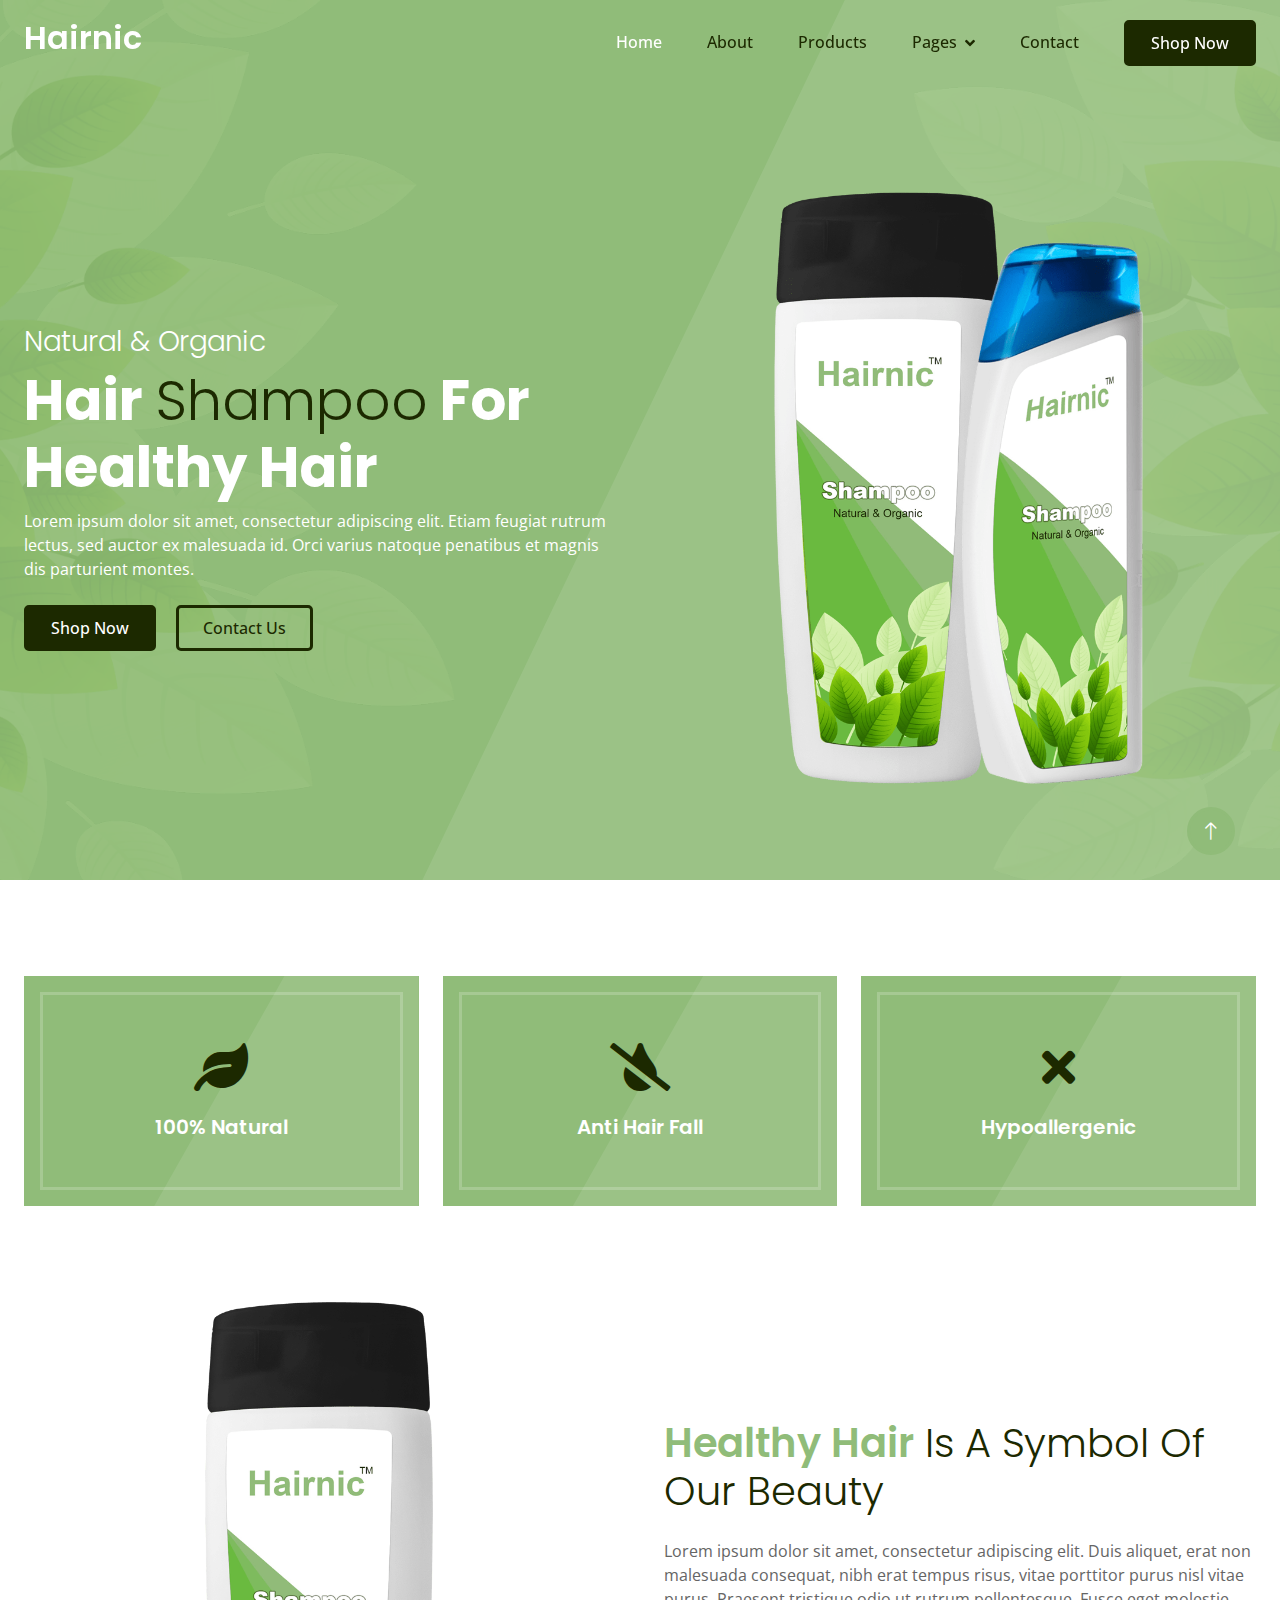
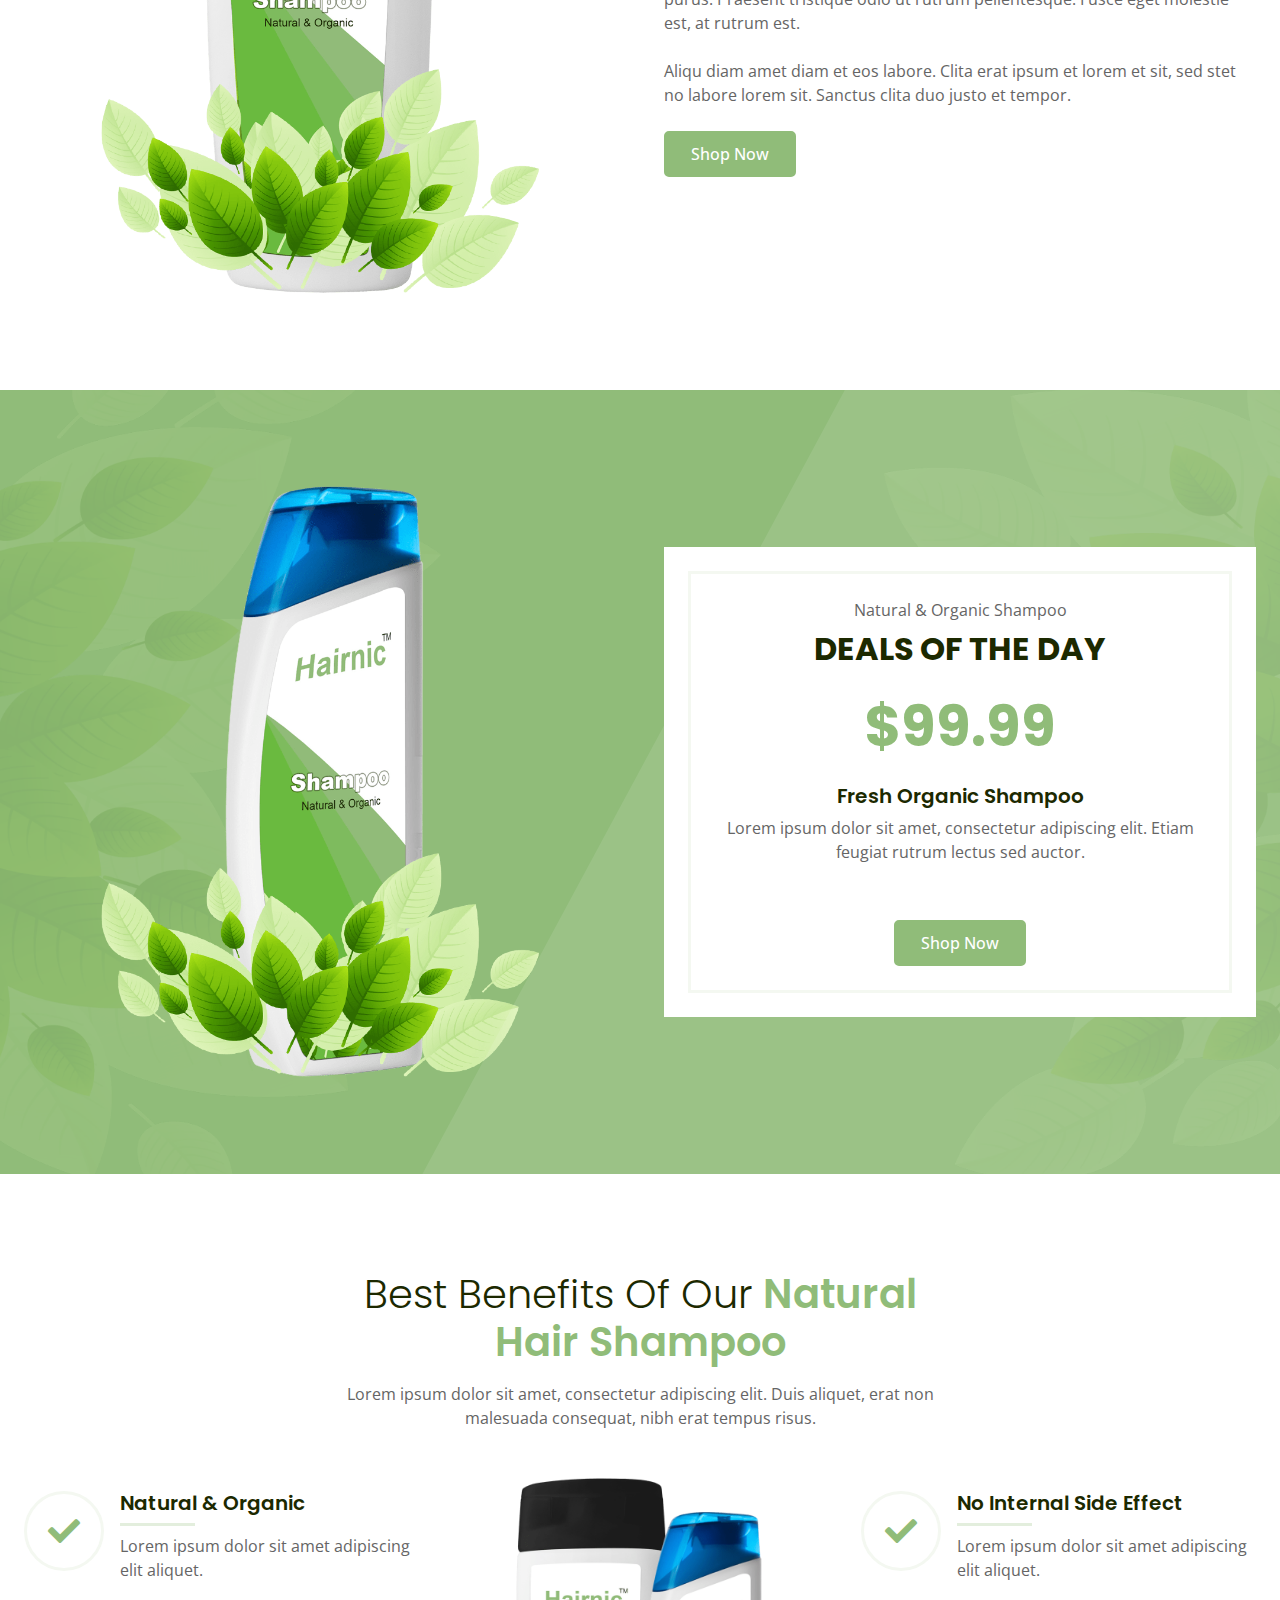
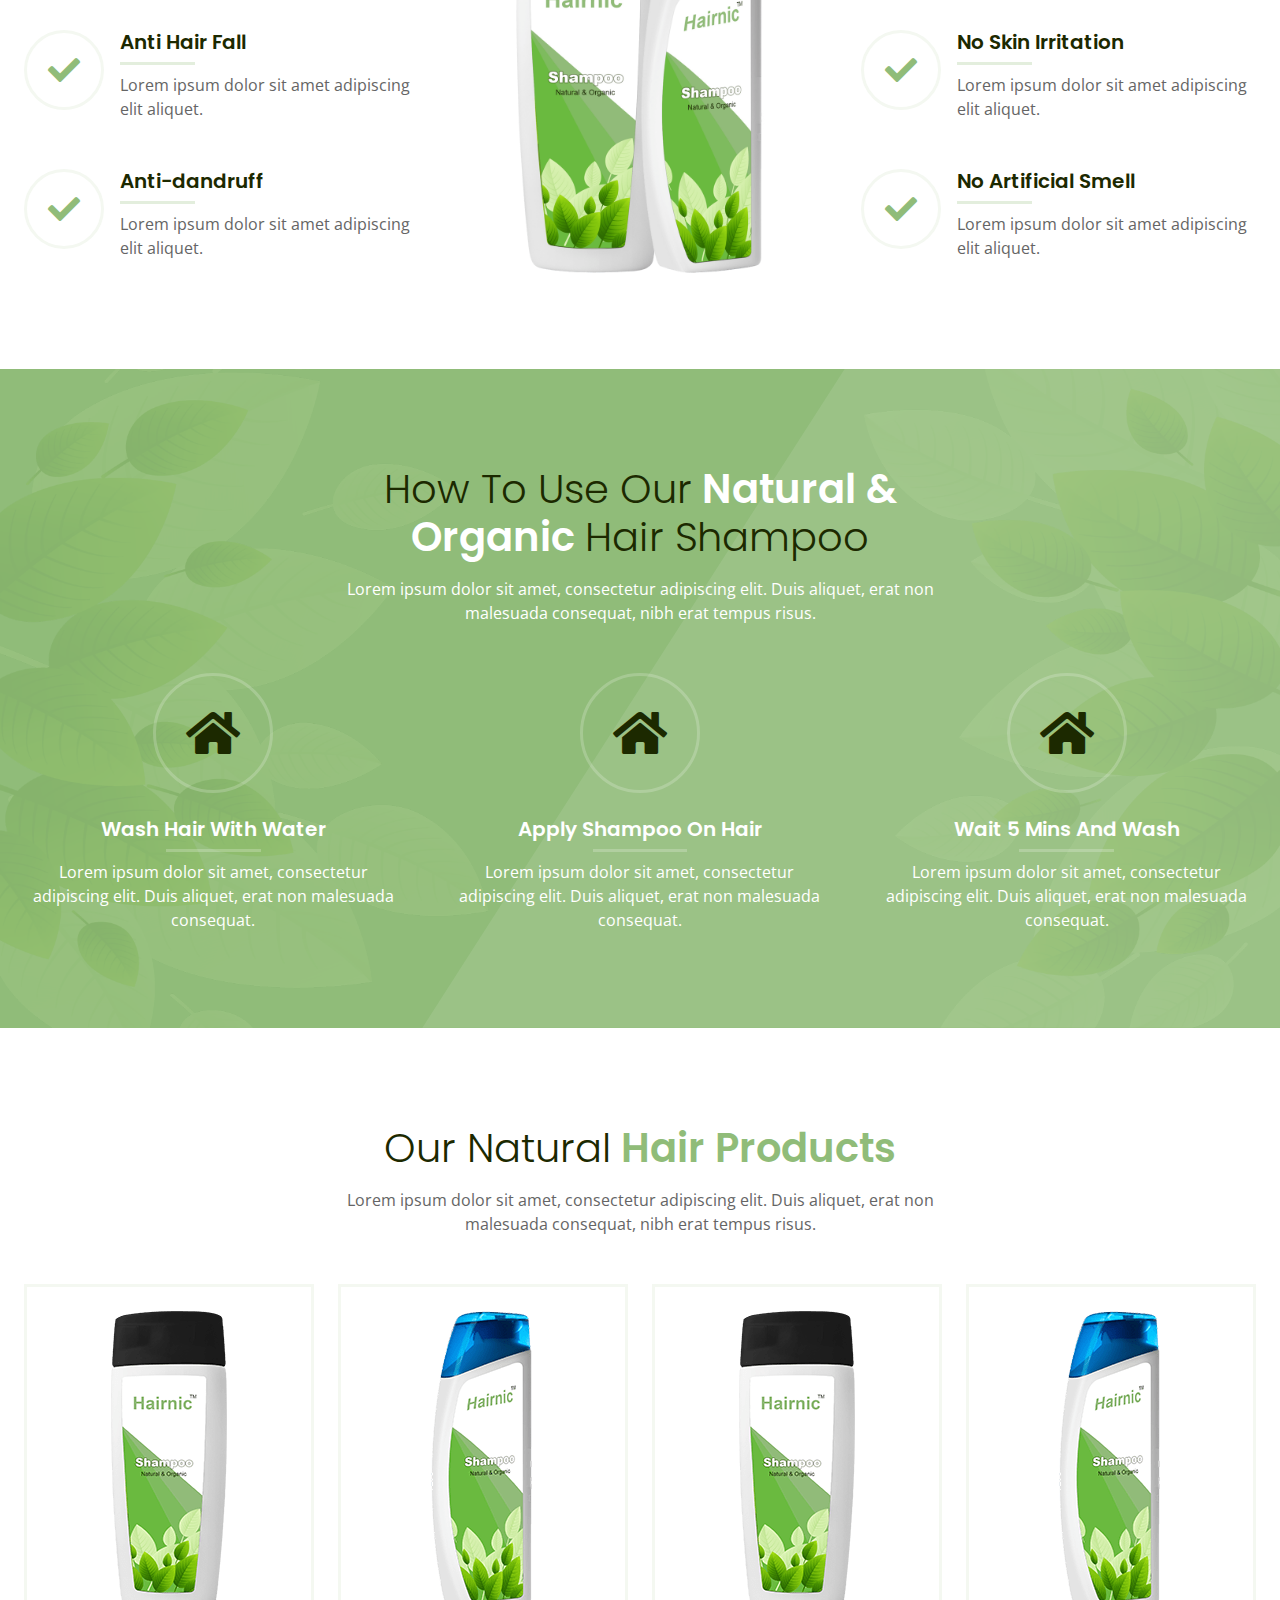
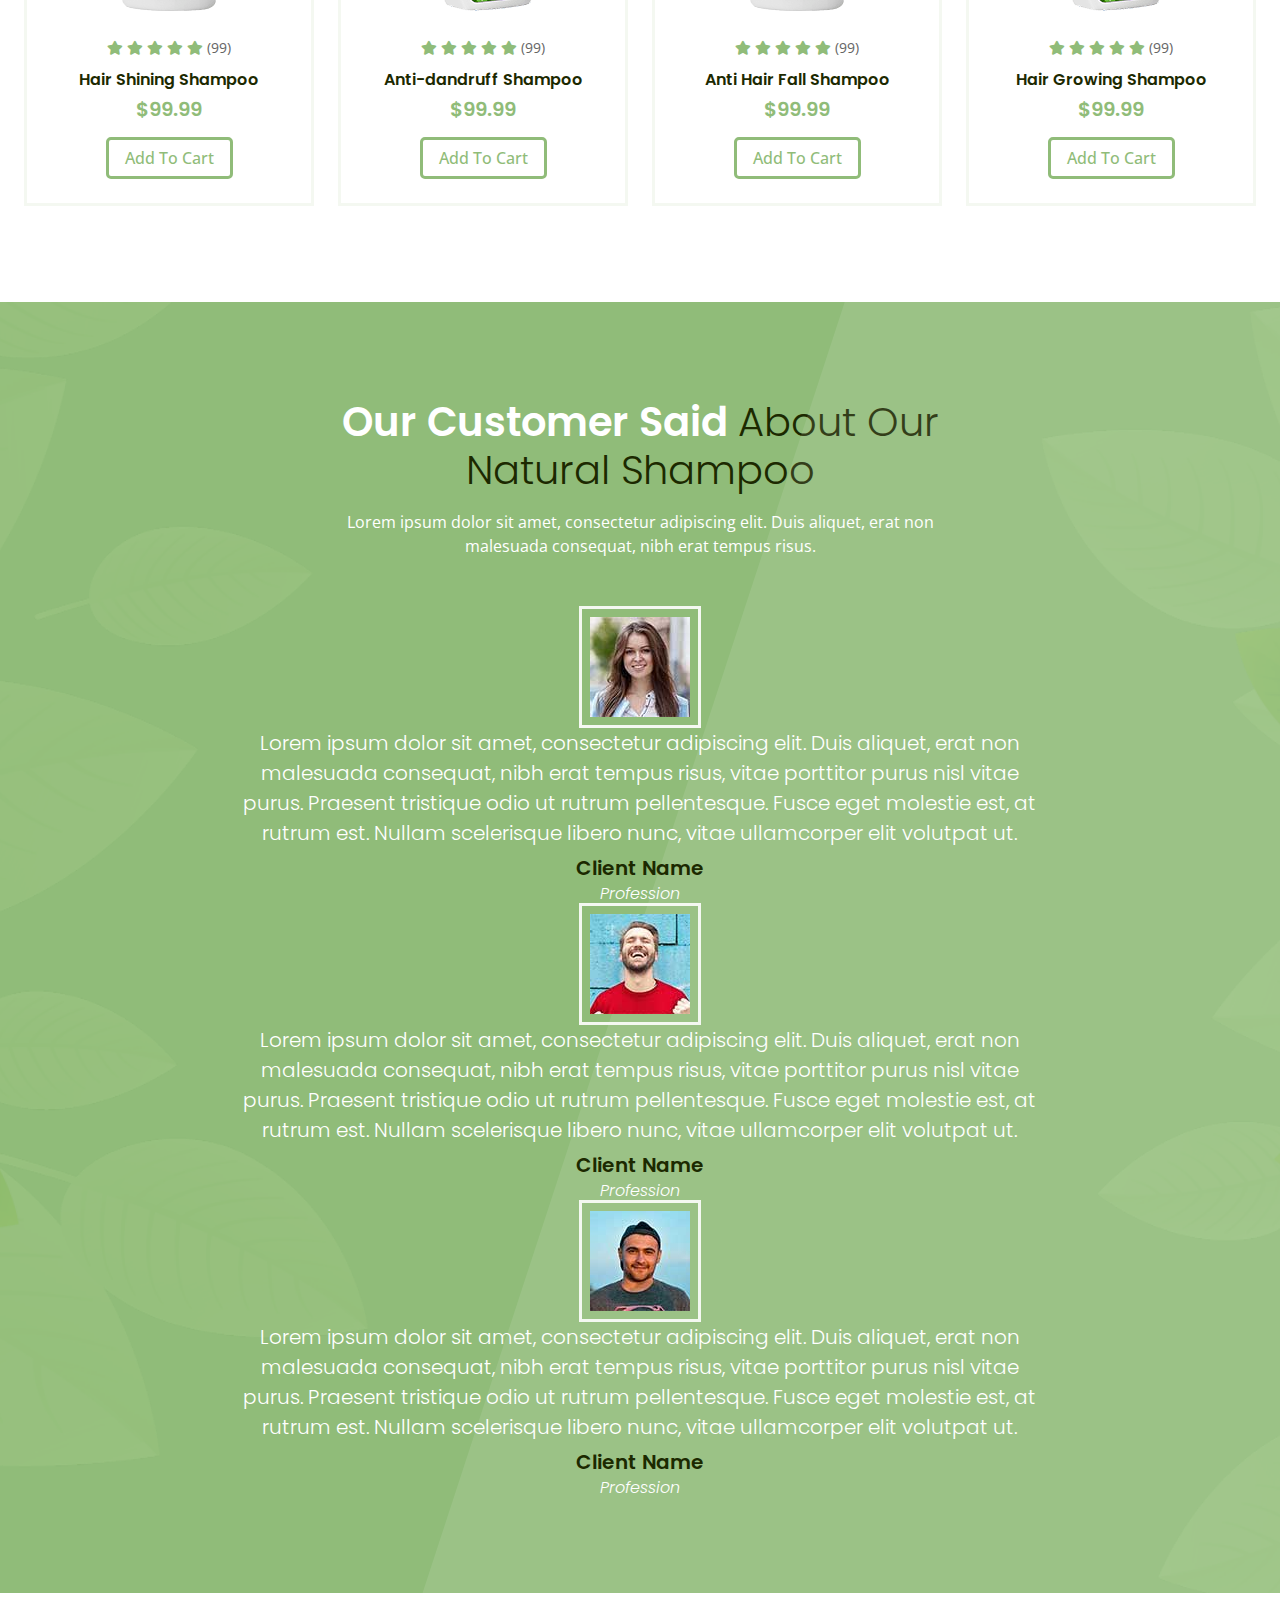
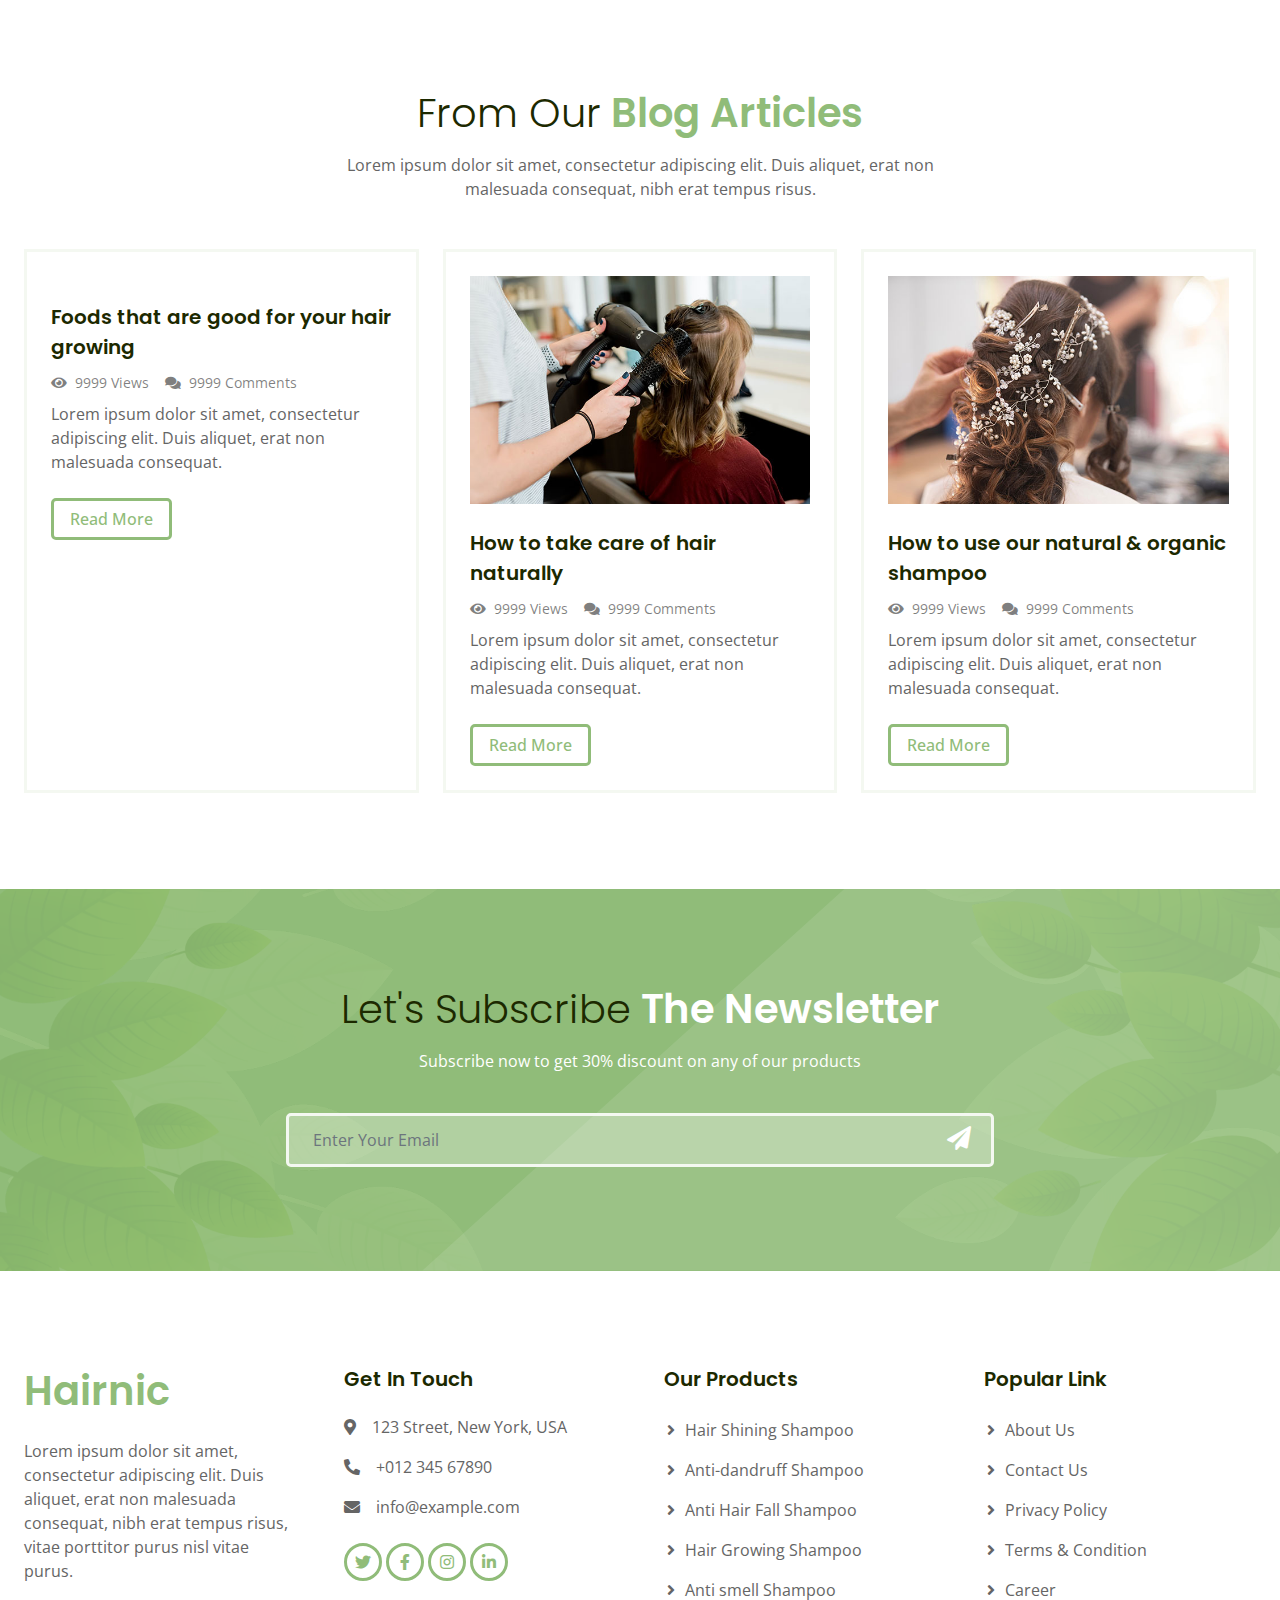
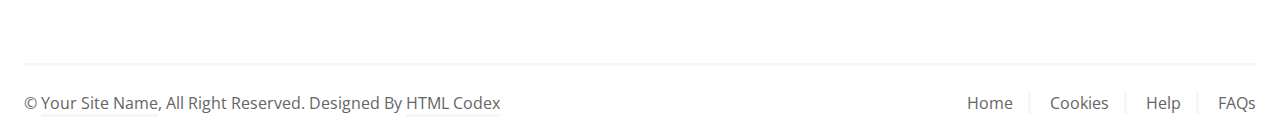
==== index.html @ 3e2e0c17 "Ini Push pertama saya" ====
<!DOCTYPE html>
<html lang="en">

<head>
    <meta charset="utf-8">
    <title>Hairnic - Single Product Website Template</title>
    <meta content="width=device-width, initial-scale=1.0" name="viewport">
    <meta content="" name="keywords">
    <meta content="" name="description">

    <!-- Favicon -->
    <link href="img/favicon.ico" rel="icon">

    <!-- Google Web Fonts -->
    <link rel="preconnect" href="https://fonts.googleapis.com">
    <link rel="preconnect" href="https://fonts.gstatic.com" crossorigin>
    <link
        href="https://fonts.googleapis.com/css2?family=Open+Sans:wght@400;500&family=Poppins:wght@200;600;700&display=swap"
        rel="stylesheet">

    <!-- Icon Font Stylesheet -->
    <link href="https://cdnjs.cloudflare.com/ajax/libs/font-awesome/5.10.0/css/all.min.css" rel="stylesheet">
    <link href="https://cdn.jsdelivr.net/npm/bootstrap-icons@1.4.1/font/bootstrap-icons.css" rel="stylesheet">

    <!-- Libraries Stylesheet -->
    <link href="lib/animate/animate.min.css" rel="stylesheet">
    <link href="lib/owlcarousel/assets/owl.carousel.min.css" rel="stylesheet">

    <!-- Customized Bootstrap Stylesheet -->
    <link href="css/bootstrap.min.css" rel="stylesheet">

    <!-- Template Stylesheet -->
    <link href="css/style.css" rel="stylesheet">
</head>

<body>
    <!-- Spinner Start -->
    <div id="spinner"
        class="show bg-white position-fixed translate-middle w-100 vh-100 top-50 start-50 d-flex align-items-center justify-content-center">
        <div class="spinner-grow text-primary" style="width: 3rem; height: 3rem;" role="status">
            <span class="sr-only">Loading...</span>
        </div>
    </div>
    <!-- Spinner End -->


    <!-- Navbar Start -->
    <div class="container-fluid sticky-top">
        <div class="container">
            <nav class="navbar navbar-expand-lg navbar-light p-0">
                <a href="index.html" class="navbar-brand">
                    <h2 class="text-white">Hairnic</h2>
                </a>
                <button type="button" class="navbar-toggler ms-auto me-0" data-bs-toggle="collapse"
                    data-bs-target="#navbarCollapse">
                    <span class="navbar-toggler-icon"></span>
                </button>
                <div class="collapse navbar-collapse" id="navbarCollapse">
                    <div class="navbar-nav ms-auto">
                        <a href="index.html" class="nav-item nav-link active">Home</a>
                        <a href="about.html" class="nav-item nav-link">About</a>
                        <a href="product.html" class="nav-item nav-link">Products</a>
                        <div class="nav-item dropdown">
                            <a href="#" class="nav-link dropdown-toggle" data-bs-toggle="dropdown">Pages</a>
                            <div class="dropdown-menu bg-light mt-2">
                                <a href="feature.html" class="dropdown-item">Features</a>
                                <a href="how-to-use.html" class="dropdown-item">How To Use</a>
                                <a href="testimonial.html" class="dropdown-item">Testimonial</a>
                                <a href="blog.html" class="dropdown-item">Blog Articles</a>
                                <a href="404.html" class="dropdown-item">404 Page</a>
                            </div>
                        </div>
                        <a href="contact.html" class="nav-item nav-link">Contact</a>
                    </div>
                    <a href="" class="btn btn-dark py-2 px-4 d-none d-lg-inline-block">Shop Now</a>
                </div>
            </nav>
        </div>
    </div>
    <!-- Navbar End -->


    <!-- Hero Start -->
    <div class="container-fluid bg-primary hero-header mb-5">
        <div class="container">
            <div class="row g-5 align-items-center">
                <div class="col-lg-6 text-center text-lg-start">
                    <h3 class="fw-light text-white animated slideInRight">Natural & Organic</h3>
                    <h1 class="display-4 text-white animated slideInRight">Hair <span class="fw-light text-dark">Shampoo</span> For Healthy Hair</h1>
                    <p class="text-white mb-4 animated slideInRight">Lorem ipsum dolor sit amet, consectetur adipiscing
                        elit. Etiam feugiat rutrum lectus, sed auctor ex malesuada id. Orci varius natoque penatibus et
                        magnis dis parturient montes.</p>
                    <a href="" class="btn btn-dark py-2 px-4 me-3 animated slideInRight">Shop Now</a>
                    <a href="" class="btn btn-outline-dark py-2 px-4 animated slideInRight">Contact Us</a>
                </div>
                <div class="col-lg-6">
                    <img class="img-fluid animated pulse infinite" src="img/shampoo.png" alt="">
                </div>
            </div>
        </div>
    </div>
    <!-- Hero End -->


    <!-- Feature Start -->
    <div class="container-fluid py-5">
        <div class="container">
            <div class="row g-4">
                <div class="col-lg-4 wow fadeIn" data-wow-delay="0.1s">
                    <div class="feature-item position-relative bg-primary text-center p-3">
                        <div class="border py-5 px-3">
                            <i class="fa fa-leaf fa-3x text-dark mb-4"></i>
                            <h5 class="text-white mb-0">100% Natural</h5>
                        </div>
                    </div>
                </div>
                <div class="col-lg-4 wow fadeIn" data-wow-delay="0.3s">
                    <div class="feature-item position-relative bg-primary text-center p-3">
                        <div class="border py-5 px-3">
                            <i class="fa fa-tint-slash fa-3x text-dark mb-4"></i>
                            <h5 class="text-white mb-0">Anti Hair Fall</h5>
                        </div>
                    </div>
                </div>
                <div class="col-lg-4 wow fadeIn" data-wow-delay="0.5s">
                    <div class="feature-item position-relative bg-primary text-center p-3">
                        <div class="border py-5 px-3">
                            <i class="fa fa-times fa-3x text-dark mb-4"></i>
                            <h5 class="text-white mb-0">Hypoallergenic</h5>
                        </div>
                    </div>
                </div>
            </div>
        </div>
    </div>
    <!-- Feature End -->


    <!-- About Start -->
    <div class="container-fluid py-5">
        <div class="container">
            <div class="row g-5 align-items-center">
                <div class="col-lg-6 wow fadeIn" data-wow-delay="0.1s">
                    <img class="img-fluid animated pulse infinite" src="img/shampoo-1.png">
                </div>
                <div class="col-lg-6 wow fadeIn" data-wow-delay="0.5s">
                    <h1 class="text-primary mb-4">Healthy Hair <span class="fw-light text-dark">Is A Symbol Of Our
                            Beauty</span></h1>
                    <p class="mb-4">Lorem ipsum dolor sit amet, consectetur adipiscing elit. Duis aliquet, erat non malesuada consequat, nibh erat tempus risus, vitae porttitor purus nisl vitae purus. Praesent tristique odio ut rutrum pellentesque. Fusce eget molestie est, at rutrum est.</p>
                    <p class="mb-4">Aliqu diam amet diam et eos labore. Clita erat ipsum et lorem et sit, sed stet no
                        labore lorem sit. Sanctus clita duo justo et tempor.</p>
                    <a class="btn btn-primary py-2 px-4" href="">Shop Now</a>
                </div>
            </div>
        </div>
    </div>
    <!-- About End -->


    <!-- Deal Start -->
    <div class="container-fluid deal bg-primary my-5 py-5">
        <div class="container py-5">
            <div class="row g-5 align-items-center">
                <div class="col-lg-6 wow fadeIn" data-wow-delay="0.1s">
                    <img class="img-fluid animated pulse infinite" src="img/shampoo-2.png">
                </div>
                <div class="col-lg-6 wow fadeIn" data-wow-delay="0.5s">
                    <div class="bg-white text-center p-4">
                        <div class="border p-4">
                            <p class="mb-2">Natural & Organic Shampoo</p>
                            <h2 class="fw-bold text-uppercase mb-4">Deals of the Day</h2>
                            <h1 class="display-4 text-primary mb-4">$99.99</h1>
                            <h5>Fresh Organic Shampoo</h5>
                            <p class="mb-4">Lorem ipsum dolor sit amet, consectetur adipiscing
                                elit. Etiam feugiat rutrum lectus sed auctor.</p>
                            <div class="row g-0 cdt mb-4">
                                <div class="col-3">
                                    <h1 class="display-6" id="cdt-days"></h1>
                                </div>
                                <div class="col-3">
                                    <h1 class="display-6" id="cdt-hours"></h1>
                                </div>
                                <div class="col-3">
                                    <h1 class="display-6" id="cdt-minutes"></h1>
                                </div>
                                <div class="col-3">
                                    <h1 class="display-6" id="cdt-seconds"></h1>
                                </div>
                            </div>
                            <a class="btn btn-primary py-2 px-4" href="">Shop Now</a>
                        </div>
                    </div>
                </div>
            </div>
        </div>
    </div>
    <!-- Deal End -->


    <!-- Feature Start -->
    <div class="container-fluid py-5">
        <div class="container">
            <div class="mx-auto text-center wow fadeIn" data-wow-delay="0.1s" style="max-width: 600px;">
                <h1 class="text-primary mb-3"><span class="fw-light text-dark">Best Benefits Of Our</span> Natural Hair
                    Shampoo</h1>
                <p class="mb-5">Lorem ipsum dolor sit amet, consectetur adipiscing elit. Duis aliquet, erat non malesuada consequat, nibh erat tempus risus.</p>
            </div>
            <div class="row g-4 align-items-center">
                <div class="col-lg-4 wow fadeIn" data-wow-delay="0.3s">
                    <div class="row g-5">
                        <div class="col-12 d-flex">
                            <div class="btn-square rounded-circle border flex-shrink-0"
                                style="width: 80px; height: 80px;">
                                <i class="fa fa-check fa-2x text-primary"></i>
                            </div>
                            <div class="ps-3">
                                <h5>Natural & Organic</h5>
                                <hr class="w-25 bg-primary my-2">
                                <span>Lorem ipsum dolor sit amet adipiscing elit aliquet.</span>
                            </div>
                        </div>
                        <div class="col-12 d-flex">
                            <div class="btn-square rounded-circle border flex-shrink-0"
                                style="width: 80px; height: 80px;">
                                <i class="fa fa-check fa-2x text-primary"></i>
                            </div>
                            <div class="ps-3">
                                <h5>Anti Hair Fall</h5>
                                <hr class="w-25 bg-primary my-2">
                                <span>Lorem ipsum dolor sit amet adipiscing elit aliquet.</span>
                            </div>
                        </div>
                        <div class="col-12 d-flex">
                            <div class="btn-square rounded-circle border flex-shrink-0"
                                style="width: 80px; height: 80px;">
                                <i class="fa fa-check fa-2x text-primary"></i>
                            </div>
                            <div class="ps-3">
                                <h5>Anti-dandruff</h5>
                                <hr class="w-25 bg-primary my-2">
                                <span>Lorem ipsum dolor sit amet adipiscing elit aliquet.</span>
                            </div>
                        </div>
                    </div>
                </div>
                <div class="col-lg-4 wow fadeIn" data-wow-delay="0.1s">
                    <img class="img-fluid animated pulse infinite" src="img/shampoo.png">
                </div>
                <div class="col-lg-4 wow fadeIn" data-wow-delay="0.5s">
                    <div class="row g-5">
                        <div class="col-12 d-flex">
                            <div class="btn-square rounded-circle border flex-shrink-0"
                                style="width: 80px; height: 80px;">
                                <i class="fa fa-check fa-2x text-primary"></i>
                            </div>
                            <div class="ps-3">
                                <h5>No Internal Side Effect</h5>
                                <hr class="w-25 bg-primary my-2">
                                <span>Lorem ipsum dolor sit amet adipiscing elit aliquet.</span>
                            </div>
                        </div>
                        <div class="col-12 d-flex">
                            <div class="btn-square rounded-circle border flex-shrink-0"
                                style="width: 80px; height: 80px;">
                                <i class="fa fa-check fa-2x text-primary"></i>
                            </div>
                            <div class="ps-3">
                                <h5>No Skin Irritation</h5>
                                <hr class="w-25 bg-primary my-2">
                                <span>Lorem ipsum dolor sit amet adipiscing elit aliquet.</span>
                            </div>
                        </div>
                        <div class="col-12 d-flex">
                            <div class="btn-square rounded-circle border flex-shrink-0"
                                style="width: 80px; height: 80px;">
                                <i class="fa fa-check fa-2x text-primary"></i>
                            </div>
                            <div class="ps-3">
                                <h5>No Artificial Smell</h5>
                                <hr class="w-25 bg-primary my-2">
                                <span>Lorem ipsum dolor sit amet adipiscing elit aliquet.</span>
                            </div>
                        </div>
                    </div>
                </div>
            </div>
        </div>
    </div>
    <!-- Feature End -->


    <!-- How To Use Start -->
    <div class="container-fluid how-to-use bg-primary my-5 py-5">
        <div class="container text-white py-5">
            <div class="mx-auto text-center wow fadeIn" data-wow-delay="0.1s" style="max-width: 600px;">
                <h1 class="text-white mb-3"><span class="fw-light text-dark">How To Use Our</span> Natural & Organic
                    <span class="fw-light text-dark">Hair Shampoo</span></h1>
                <p class="mb-5">Lorem ipsum dolor sit amet, consectetur adipiscing elit. Duis aliquet, erat non malesuada consequat, nibh erat tempus risus.</p>
            </div>
            <div class="row g-5">
                <div class="col-lg-4 text-center wow fadeIn" data-wow-delay="0.1s">
                    <div class="btn-square rounded-circle border mx-auto mb-4" style="width: 120px; height: 120px;">
                        <i class="fa fa-home fa-3x text-dark"></i>
                    </div>
                    <h5 class="text-white">Wash Hair With Water</h5>
                    <hr class="w-25 bg-light my-2 mx-auto">
                    <span>Lorem ipsum dolor sit amet, consectetur adipiscing elit. Duis aliquet, erat non malesuada consequat.</span>
                </div>
                <div class="col-lg-4 text-center wow fadeIn" data-wow-delay="0.3s">
                    <div class="btn-square rounded-circle border mx-auto mb-4" style="width: 120px; height: 120px;">
                        <i class="fa fa-home fa-3x text-dark"></i>
                    </div>
                    <h5 class="text-white">Apply Shampoo On Hair</h5>
                    <hr class="w-25 bg-light my-2 mx-auto">
                    <span>Lorem ipsum dolor sit amet, consectetur adipiscing elit. Duis aliquet, erat non malesuada consequat.</span>
                </div>
                <div class="col-lg-4 text-center wow fadeIn" data-wow-delay="0.5s">
                    <div class="btn-square rounded-circle border mx-auto mb-4" style="width: 120px; height: 120px;">
                        <i class="fa fa-home fa-3x text-dark"></i>
                    </div>
                    <h5 class="text-white">Wait 5 Mins And Wash</h5>
                    <hr class="w-25 bg-light my-2 mx-auto">
                    <span>Lorem ipsum dolor sit amet, consectetur adipiscing elit. Duis aliquet, erat non malesuada consequat.</span>
                </div>
            </div>
        </div>
    </div>
    <!-- How To Use End -->


    <!-- Product Start -->
    <div class="container-fluid py-5">
        <div class="container">
            <div class="mx-auto text-center wow fadeIn" data-wow-delay="0.1s" style="max-width: 600px;">
                <h1 class="text-primary mb-3"><span class="fw-light text-dark">Our Natural</span> Hair Products</h1>
                <p class="mb-5">Lorem ipsum dolor sit amet, consectetur adipiscing elit. Duis aliquet, erat non malesuada consequat, nibh erat tempus risus.</p>
            </div>
            <div class="row g-4">
                <div class="col-md-6 col-lg-3 wow fadeIn" data-wow-delay="0.1s">
                    <div class="product-item text-center border h-100 p-4">
                        <img class="img-fluid mb-4" src="img/product-1.png" alt="">
                        <div class="mb-2">
                            <small class="fa fa-star text-primary"></small>
                            <small class="fa fa-star text-primary"></small>
                            <small class="fa fa-star text-primary"></small>
                            <small class="fa fa-star text-primary"></small>
                            <small class="fa fa-star text-primary"></small>
                            <small>(99)</small>
                        </div>
                        <a href="" class="h6 d-inline-block mb-2">Hair Shining Shampoo</a>
                        <h5 class="text-primary mb-3">$99.99</h5>
                        <a href="" class="btn btn-outline-primary px-3">Add To Cart</a>
                    </div>
                </div>
                <div class="col-md-6 col-lg-3 wow fadeIn" data-wow-delay="0.3s">
                    <div class="product-item text-center border h-100 p-4">
                        <img class="img-fluid mb-4" src="img/product-2.png" alt="">
                        <div class="mb-2">
                            <small class="fa fa-star text-primary"></small>
                            <small class="fa fa-star text-primary"></small>
                            <small class="fa fa-star text-primary"></small>
                            <small class="fa fa-star text-primary"></small>
                            <small class="fa fa-star text-primary"></small>
                            <small>(99)</small>
                        </div>
                        <a href="" class="h6 d-inline-block mb-2">Anti-dandruff Shampoo</a>
                        <h5 class="text-primary mb-3">$99.99</h5>
                        <a href="" class="btn btn-outline-primary px-3">Add To Cart</a>
                    </div>
                </div>
                <div class="col-md-6 col-lg-3 wow fadeIn" data-wow-delay="0.5s">
                    <div class="product-item text-center border h-100 p-4">
                        <img class="img-fluid mb-4" src="img/product-1.png" alt="">
                        <div class="mb-2">
                            <small class="fa fa-star text-primary"></small>
                            <small class="fa fa-star text-primary"></small>
                            <small class="fa fa-star text-primary"></small>
                            <small class="fa fa-star text-primary"></small>
                            <small class="fa fa-star text-primary"></small>
                            <small>(99)</small>
                        </div>
                        <a href="" class="h6 d-inline-block mb-2">Anti Hair Fall Shampoo</a>
                        <h5 class="text-primary mb-3">$99.99</h5>
                        <a href="" class="btn btn-outline-primary px-3">Add To Cart</a>
                    </div>
                </div>
                <div class="col-md-6 col-lg-3 wow fadeIn" data-wow-delay="0.7s">
                    <div class="product-item text-center border h-100 p-4">
                        <img class="img-fluid mb-4" src="img/product-2.png" alt="">
                        <div class="mb-2">
                            <small class="fa fa-star text-primary"></small>
                            <small class="fa fa-star text-primary"></small>
                            <small class="fa fa-star text-primary"></small>
                            <small class="fa fa-star text-primary"></small>
                            <small class="fa fa-star text-primary"></small>
                            <small>(99)</small>
                        </div>
                        <a href="" class="h6 d-inline-block mb-2">Hair Growing Shampoo</a>
                        <h5 class="text-primary mb-3">$99.99</h5>
                        <a href="" class="btn btn-outline-primary px-3">Add To Cart</a>
                    </div>
                </div>
            </div>
        </div>
    </div>
    <!-- Product End -->


    <!-- Testimonial Start -->
    <div class="container-fluid testimonial bg-primary my-5 py-5">
        <div class="container text-white py-5">
            <div class="mx-auto text-center wow fadeIn" data-wow-delay="0.1s" style="max-width: 600px;">
                <h1 class="text-white mb-3">Our Customer Said <span class="fw-light text-dark">About Our Natural Shampoo</span></h1>
                <p class="mb-5">Lorem ipsum dolor sit amet, consectetur adipiscing elit. Duis aliquet, erat non malesuada consequat, nibh erat tempus risus.</p>
            </div>
            <div class="row justify-content-center">
                <div class="col-lg-8">
                    <div class="owl-carousel testimonial-carousel wow fadeIn" data-wow-delay="0.1s">
                        <div class="testimonial-item text-center" data-dot="1">
                            <img class="img-fluid border p-2" src="img/testimonial-1.jpg" alt="">
                            <h5 class="fw-light lh-base text-white">Lorem ipsum dolor sit amet, consectetur adipiscing elit. Duis aliquet, erat non malesuada consequat, nibh erat tempus risus, vitae porttitor purus nisl vitae purus. Praesent tristique odio ut rutrum pellentesque. Fusce eget molestie est, at rutrum est. Nullam scelerisque libero nunc, vitae ullamcorper elit volutpat ut.</h5>
                            <h5 class="mb-1">Client Name</h5>
                            <h6 class="fw-light text-white fst-italic mb-0">Profession</h6>
                        </div>
                        <div class="testimonial-item text-center" data-dot="2">
                            <img class="img-fluid border p-2" src="img/testimonial-2.jpg" alt="">
                            <h5 class="fw-light lh-base text-white">Lorem ipsum dolor sit amet, consectetur adipiscing elit. Duis aliquet, erat non malesuada consequat, nibh erat tempus risus, vitae porttitor purus nisl vitae purus. Praesent tristique odio ut rutrum pellentesque. Fusce eget molestie est, at rutrum est. Nullam scelerisque libero nunc, vitae ullamcorper elit volutpat ut.</h5>
                            <h5 class="mb-1">Client Name</h5>
                            <h6 class="fw-light text-white fst-italic mb-0">Profession</h6>
                        </div>
                        <div class="testimonial-item text-center" data-dot="3">
                            <img class="img-fluid border p-2" src="img/testimonial-3.jpg" alt="">
                            <h5 class="fw-light lh-base text-white">Lorem ipsum dolor sit amet, consectetur adipiscing elit. Duis aliquet, erat non malesuada consequat, nibh erat tempus risus, vitae porttitor purus nisl vitae purus. Praesent tristique odio ut rutrum pellentesque. Fusce eget molestie est, at rutrum est. Nullam scelerisque libero nunc, vitae ullamcorper elit volutpat ut.</h5>
                            <h5 class="mb-1">Client Name</h5>
                            <h6 class="fw-light text-white fst-italic mb-0">Profession</h6>
                        </div>
                    </div>
                </div>
            </div>
        </div>
    </div>
    <!-- Testimonial End -->


    <!-- Blog Start -->
    <div class="container-fluid py-5">
        <div class="container">
            <div class="mx-auto text-center wow fadeIn" data-wow-delay="0.1s" style="max-width: 600px;">
                <h1 class="text-primary mb-3"><span class="fw-light text-dark">From Our</span> Blog Articles</h1>
                <p class="mb-5">Lorem ipsum dolor sit amet, consectetur adipiscing elit. Duis aliquet, erat non malesuada consequat, nibh erat tempus risus.</p>
            </div>
            <div class="row g-4">
                <div class="col-md-6 col-lg-4 wow fadeIn" data-wow-delay="0.1s">
                    <div class="blog-item border h-100 p-4">
                        <img class="img-fluid mb-4" src="img/blog-1.jpg" alt="">
                        <a href="" class="h5 lh-base d-inline-block">Foods that are good for your hair growing</a>
                        <div class="d-flex text-black-50 mb-2">
                            <div class="pe-3">
                                <small class="fa fa-eye me-1"></small>
                                <small>9999 Views</small>
                            </div>
                            <div class="pe-3">
                                <small class="fa fa-comments me-1"></small>
                                <small>9999 Comments</small>
                            </div>
                        </div>
                        <p class="mb-4">Lorem ipsum dolor sit amet, consectetur adipiscing elit. Duis aliquet, erat non malesuada consequat.</p>
                        <a href="" class="btn btn-outline-primary px-3">Read More</a>
                    </div>
                </div>
                <div class="col-md-6 col-lg-4 wow fadeIn" data-wow-delay="0.3s">
                    <div class="blog-item border h-100 p-4">
                        <img class="img-fluid mb-4" src="img/blog-2.jpg" alt="">
                        <a href="" class="h5 lh-base d-inline-block">How to take care of hair naturally</a>
                        <div class="d-flex text-black-50 mb-2">
                            <div class="pe-3">
                                <small class="fa fa-eye me-1"></small>
                                <small>9999 Views</small>
                            </div>
                            <div class="pe-3">
                                <small class="fa fa-comments me-1"></small>
                                <small>9999 Comments</small>
                            </div>
                        </div>
                        <p class="mb-4">Lorem ipsum dolor sit amet, consectetur adipiscing elit. Duis aliquet, erat non malesuada consequat.</p>
                        <a href="" class="btn btn-outline-primary px-3">Read More</a>
                    </div>
                </div>
                <div class="col-md-6 col-lg-4 wow fadeIn" data-wow-delay="0.5s">
                    <div class="blog-item border h-100 p-4">
                        <img class="img-fluid mb-4" src="img/blog-3.jpg" alt="">
                        <a href="" class="h5 lh-base d-inline-block">How to use our natural & organic shampoo</a>
                        <div class="d-flex text-black-50 mb-2">
                            <div class="pe-3">
                                <small class="fa fa-eye me-1"></small>
                                <small>9999 Views</small>
                            </div>
                            <div class="pe-3">
                                <small class="fa fa-comments me-1"></small>
                                <small>9999 Comments</small>
                            </div>
                        </div>
                        <p class="mb-4">Lorem ipsum dolor sit amet, consectetur adipiscing elit. Duis aliquet, erat non malesuada consequat.</p>
                        <a href="" class="btn btn-outline-primary px-3">Read More</a>
                    </div>
                </div>
            </div>
        </div>
    </div>
    <!-- Blog End -->


    <!-- Newsletter Start -->
    <div class="container-fluid newsletter bg-primary py-5 my-5">
        <div class="container py-5">
            <div class="mx-auto text-center wow fadeIn" data-wow-delay="0.1s" style="max-width: 600px;">
                <h1 class="text-white mb-3"><span class="fw-light text-dark">Let's Subscribe</span> The Newsletter</h1>
                <p class="text-white mb-4">Subscribe now to get 30% discount on any of our products</p>
            </div>
            <div class="row justify-content-center">
                <div class="col-md-7 wow fadeIn" data-wow-delay="0.5s">
                    <div class="position-relative w-100 mt-3 mb-2">
                        <input class="form-control w-100 py-4 ps-4 pe-5" type="text" placeholder="Enter Your Email"
                            style="height: 48px;">
                        <button type="button" class="btn shadow-none position-absolute top-0 end-0 mt-1 me-2"><i
                                class="fa fa-paper-plane text-white fs-4"></i></button>
                    </div>
                </div>
            </div>
        </div>
    </div>
    <!-- Newsletter End -->


    <!-- Footer Start -->
    <div class="container-fluid bg-white footer">
        <div class="container py-5">
            <div class="row g-5">
                <div class="col-md-6 col-lg-3 wow fadeIn" data-wow-delay="0.1s">
                    <a href="index.html" class="d-inline-block mb-3">
                        <h1 class="text-primary">Hairnic</h1>
                    </a>
                    <p class="mb-0">Lorem ipsum dolor sit amet, consectetur adipiscing elit. Duis aliquet, erat non malesuada consequat, nibh erat tempus risus, vitae porttitor purus nisl vitae purus.</p>
                </div>
                <div class="col-md-6 col-lg-3 wow fadeIn" data-wow-delay="0.3s">
                    <h5 class="mb-4">Get In Touch</h5>
                    <p><i class="fa fa-map-marker-alt me-3"></i>123 Street, New York, USA</p>
                    <p><i class="fa fa-phone-alt me-3"></i>+012 345 67890</p>
                    <p><i class="fa fa-envelope me-3"></i>info@example.com</p>
                    <div class="d-flex pt-2">
                        <a class="btn btn-square btn-outline-primary me-1" href=""><i class="fab fa-twitter"></i></a>
                        <a class="btn btn-square btn-outline-primary me-1" href=""><i class="fab fa-facebook-f"></i></a>
                        <a class="btn btn-square btn-outline-primary me-1" href=""><i class="fab fa-instagram"></i></a>
                        <a class="btn btn-square btn-outline-primary me-1" href=""><i
                                class="fab fa-linkedin-in"></i></a>
                    </div>
                </div>
                <div class="col-md-6 col-lg-3 wow fadeIn" data-wow-delay="0.5s">
                    <h5 class="mb-4">Our Products</h5>
                    <a class="btn btn-link" href="">Hair Shining Shampoo</a>
                    <a class="btn btn-link" href="">Anti-dandruff Shampoo</a>
                    <a class="btn btn-link" href="">Anti Hair Fall Shampoo</a>
                    <a class="btn btn-link" href="">Hair Growing Shampoo</a>
                    <a class="btn btn-link" href="">Anti smell Shampoo</a>
                </div>
                <div class="col-md-6 col-lg-3 wow fadeIn" data-wow-delay="0.7s">
                    <h5 class="mb-4">Popular Link</h5>
                    <a class="btn btn-link" href="">About Us</a>
                    <a class="btn btn-link" href="">Contact Us</a>
                    <a class="btn btn-link" href="">Privacy Policy</a>
                    <a class="btn btn-link" href="">Terms & Condition</a>
                    <a class="btn btn-link" href="">Career</a>
                </div>
            </div>
        </div>
        <div class="container wow fadeIn" data-wow-delay="0.1s">
            <div class="copyright">
                <div class="row">
                    <div class="col-md-6 text-center text-md-start mb-3 mb-md-0">
                        &copy; <a class="border-bottom" href="#">Your Site Name</a>, All Right Reserved.

                        <!--/*** This template is free as long as you keep the footer author’s credit link/attribution link/backlink. If you'd like to use the template without the footer author’s credit link/attribution link/backlink, you can purchase the Credit Removal License from "https://htmlcodex.com/credit-removal". Thank you for your support. ***/-->
                        Designed By <a class="border-bottom" href="https://htmlcodex.com">HTML Codex</a>
                    </div>
                    <div class="col-md-6 text-center text-md-end">
                        <div class="footer-menu">
                            <a href="">Home</a>
                            <a href="">Cookies</a>
                            <a href="">Help</a>
                            <a href="">FAQs</a>
                        </div>
                    </div>
                </div>
            </div>
        </div>
    </div>
    <!-- Footer End -->


    <!-- Back to Top -->
    <a href="#" class="btn btn-lg btn-primary btn-lg-square back-to-top"><i class="bi bi-arrow-up"></i></a>


    <!-- JavaScript Libraries -->
    <script src="https://ajax.googleapis.com/ajax/libs/jquery/3.6.1/jquery.min.js"></script>
    <script src="https://cdn.jsdelivr.net/npm/bootstrap@5.0.0/dist/js/bootstrap.bundle.min.js"></script>
    <script src="lib/wow/wow.min.js"></script>
    <script src="lib/easing/easing.min.js"></script>
    <script src="lib/waypoints/waypoints.min.js"></script>
    <script src="lib/owlcarousel/owl.carousel.min.js"></script>

    <!-- Template Javascript -->
    <script src="js/main.js"></script>
</body>

</html>
---- css/style.css ----
/********** Template CSS **********/
/*** Spinner ***/
#spinner {
    opacity: 0;
    visibility: hidden;
    transition: opacity .5s ease-out, visibility 0s linear .5s;
    z-index: 99999;
}

#spinner.show {
    transition: opacity .5s ease-out, visibility 0s linear 0s;
    visibility: visible;
    opacity: 1;
}

.back-to-top {
    position: fixed;
    display: none;
    right: 45px;
    bottom: 45px;
    z-index: 99;
}

img.animated.pulse {
    animation-duration: 5s;
}

/*** Button ***/
.btn {
    font-weight: 500;
    transition: .5s;
}

.btn.btn-primary {
    color: var(--bs-white);
}

.btn-square {
    width: 38px;
    height: 38px;
}

.btn-sm-square {
    width: 32px;
    height: 32px;
}

.btn-lg-square {
    width: 48px;
    height: 48px;
}

.btn-square,
.btn-sm-square,
.btn-lg-square {
    padding: 0;
    display: flex;
    align-items: center;
    justify-content: center;
    font-weight: normal;
    border-radius: 50px;
}


/*** Navbar ***/
.sticky-top {
    top: -150px;
    transition: .5s;
}

.navbar {
    padding: 11px 0 !important;
    height: 85px;
}

.navbar .navbar-nav .nav-link {
    margin-right: 45px;
    padding: 0;
    color: var(--bs-dark);
    font-weight: 500;
    transition: .5s;
    outline: none;
}

.navbar .navbar-nav .nav-link:hover,
.navbar .navbar-nav .nav-link.active {
    color: var(--bs-white);
}

.navbar .dropdown-toggle::after {
    border: none;
    content: "\f107";
    font-family: "Font Awesome 5 Free";
    font-weight: 900;
    vertical-align: middle;
    margin-left: 8px;
}

@media (max-width: 991.98px) {
    .navbar .navbar-nav {
        padding: 0 15px;
        background: var(--bs-primary);
    }

    .navbar .navbar-nav .nav-link  {
        margin-right: 0;
        padding: 10px 0;
    }
}

@media (min-width: 992px) {
    .navbar .nav-item .dropdown-menu {
        display: block;
        border: none;
        margin-top: 0;
        top: 150%;
        opacity: 0;
        visibility: hidden;
        transition: .5s;
    }

    .navbar .nav-item:hover .dropdown-menu {
        top: 100%;
        visibility: visible;
        transition: .5s;
        opacity: 1;
    }
}


/*** Hero Header ***/
.hero-header {
    position: relative;
    margin-top: -85px;
    padding-top: 12rem;
    padding-bottom: 6rem;
    background: url(../img/bg.png) center center no-repeat;
    background-size: cover;
}

.hero-header::before {
    position: absolute;
    content: "";
    width: 100%;
    height: 100%;
    top: 0;
    left: 0;
    background: rgba(255, 255, 255, .1);
    clip-path: polygon(66% 0, 100% 0, 100% 100%, 33% 100%);
}

.hero-header .container {
    position: relative;
    z-index: 1;
}

.hero-header .breadcrumb-item+.breadcrumb-item::before {
    color: var(--bs-light);
}


/*** Feature ***/
.feature-item::before {
    position: absolute;
    content: "";
    width: 100%;
    height: 100%;
    top: 0;
    left: 0;
    background: rgba(255, 255, 255, .1);
    clip-path: polygon(66% 0, 100% 0, 100% 100%, 33% 100%);
}

.feature-item .border {
    position: relative;
    border-color: rgba(255, 255, 255, .2) !important;
    z-index: 1;
}


/*** Deal ***/
.deal {
    position: relative;
    background: url(../img/bg.png) center center no-repeat;
    background-size: cover;
}

.deal::before {
    position: absolute;
    content: "";
    width: 100%;
    height: 100%;
    top: 0;
    left: 0;
    background: rgba(255, 255, 255, .1);
    clip-path: polygon(66% 0, 100% 0, 100% 100%, 33% 100%);
}

.deal .bg-white {
    position: relative;
    z-index: 1;
}

.deal .cdt span {
    display: block;
    font-size: 16px;
    font-style: italic;
    font-weight: 200;
    text-transform: capitalize;
}


/*** How To Use ***/
.how-to-use {
    position: relative;
    background: url(../img/bg.png) center center no-repeat;
    background-size: cover;
}

.how-to-use::before {
    position: absolute;
    content: "";
    width: 100%;
    height: 100%;
    top: 0;
    left: 0;
    background: rgba(255, 255, 255, .1);
    clip-path: polygon(66% 0, 100% 0, 100% 100%, 33% 100%);
}

.how-to-use .container {
    position: relative;
    z-index: 1;
}

.how-to-use .border {
    border-color: rgba(255, 255, 255, .2) !important;
}


/*** Product ***/
.product-item {
    transition: .1s;
}

.product-item:hover {
    border-width: 0 !important;
    box-shadow: 0 0 35px rgba(144, 188, 121, .25);
}

.product-item:hover a.btn {
    color: var(--bs-white);
    background: var(--bs-primary);
}


/*** Testimonial ***/
.testimonial {
    position: relative;
    background: url(../img/bg.png) center center no-repeat;
    background-size: cover;
}

.testimonial::before {
    position: absolute;
    content: "";
    width: 100%;
    height: 100%;
    top: 0;
    left: 0;
    background: rgba(255, 255, 255, .1);
    clip-path: polygon(66% 0, 100% 0, 100% 100%, 33% 100%);
}

.testimonial .testimonial-carousel {
    position: relative;
    z-index: 1;
}

.testimonial-carousel .owl-item img {
    width: 120px;
    height: 120px;
    border-color: rgba(255, 255, 255, .2) !important;
    margin: 0 auto 20px auto;
    border-radius: 100px;
}

.testimonial-carousel .owl-dots {
    margin-top: 25px;
    display: flex;
    align-items: center;
    justify-content: center;
}

.testimonial-carousel .owl-dot {
    position: relative;
    display: inline-block;
    margin: 0 5px;
    width: 30px;
    height: 30px;
    display: flex;
    align-items: center;
    justify-content: center;
    background: transparent;
    border: 3px solid rgba(255, 255, 255, .2);
    border-radius: 30px;
    transition: .5s;
}

.testimonial-carousel .owl-dot.active {
    background: var(--bs-dark);
}


/*** Blog ***/
.blog-item {
    transition: .1s;
}

.blog-item:hover {
    border-width: 0 !important;
    box-shadow: 0 0 35px rgba(144, 188, 121, .25);
}

.blog-item:hover a.btn {
    color: var(--bs-white);
    background: var(--bs-primary);
}


/*** Contact ***/
.contact-info-item::before {
    position: absolute;
    content: "";
    width: 100%;
    height: 100%;
    top: 0;
    left: 0;
    background: rgba(255, 255, 255, .1);
    clip-path: polygon(66% 0, 100% 0, 100% 100%, 33% 100%);
}

.contact-info-item .border {
    position: relative;
    border-color: rgba(255, 255, 255, .2) !important;
    z-index: 1;
}


/*** Newsletter ***/
.newsletter {
    position: relative;
    background: url(../img/bg.png) center center no-repeat;
    background-size: cover;
}

.newsletter::before {
    position: absolute;
    content: "";
    width: 100%;
    height: 100%;
    top: 0;
    left: 0;
    background: rgba(255, 255, 255, .1);
    clip-path: polygon(66% 0, 100% 0, 100% 100%, 33% 100%);
}

.newsletter .container {
    position: relative;
    z-index: 1;
}

.newsletter .form-control {
    background: rgba(255, 255, 255, .3);
}


/*** Footer ***/
.footer .btn.btn-link {
    display: block;
    margin-bottom: 10px;
    padding: 0;
    text-align: left;
    color: var(--bs-body);
    font-weight: normal;
    transition: .3s;
}

.footer .btn.btn-link:hover {
    color: var(--bs-primary);
}

.footer .btn.btn-link::before {
    position: relative;
    content: "\f105";
    font-family: "Font Awesome 5 Free";
    font-weight: 900;
    margin-right: 10px;
}

.footer .btn.btn-link:hover {
    letter-spacing: 1px;
    box-shadow: none;
}

.footer .copyright {
    padding: 25px 0;
    border-top: 3px solid var(--bs-light);
}

.footer .copyright a {
    color: var(--bs-body);
}

.footer .copyright a:hover {
    color: var(--bs-primary);
}

.footer .footer-menu a {
    margin-right: 15px;
    padding-right: 15px;
    border-right: 3px solid var(--bs-light);
}

.footer .footer-menu a:last-child {
    margin-right: 0;
    padding-right: 0;
    border-right: none;
}
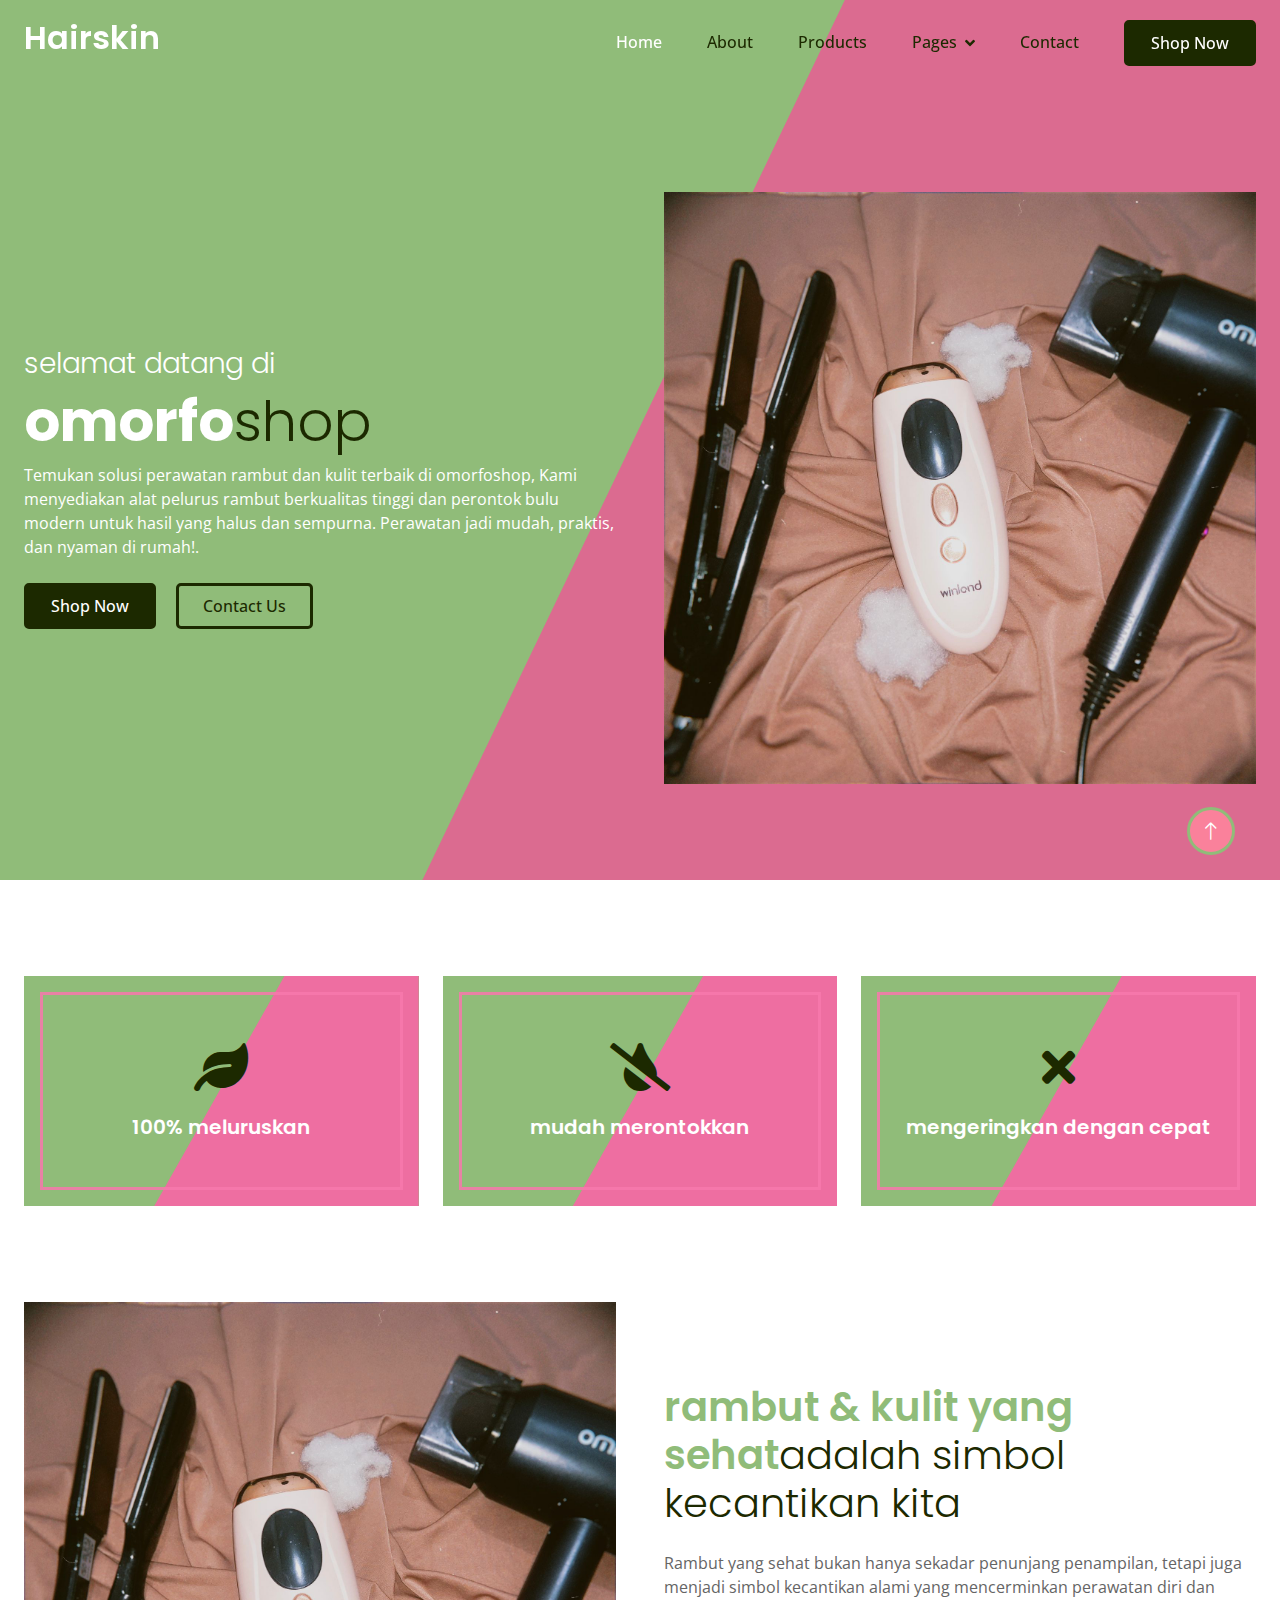
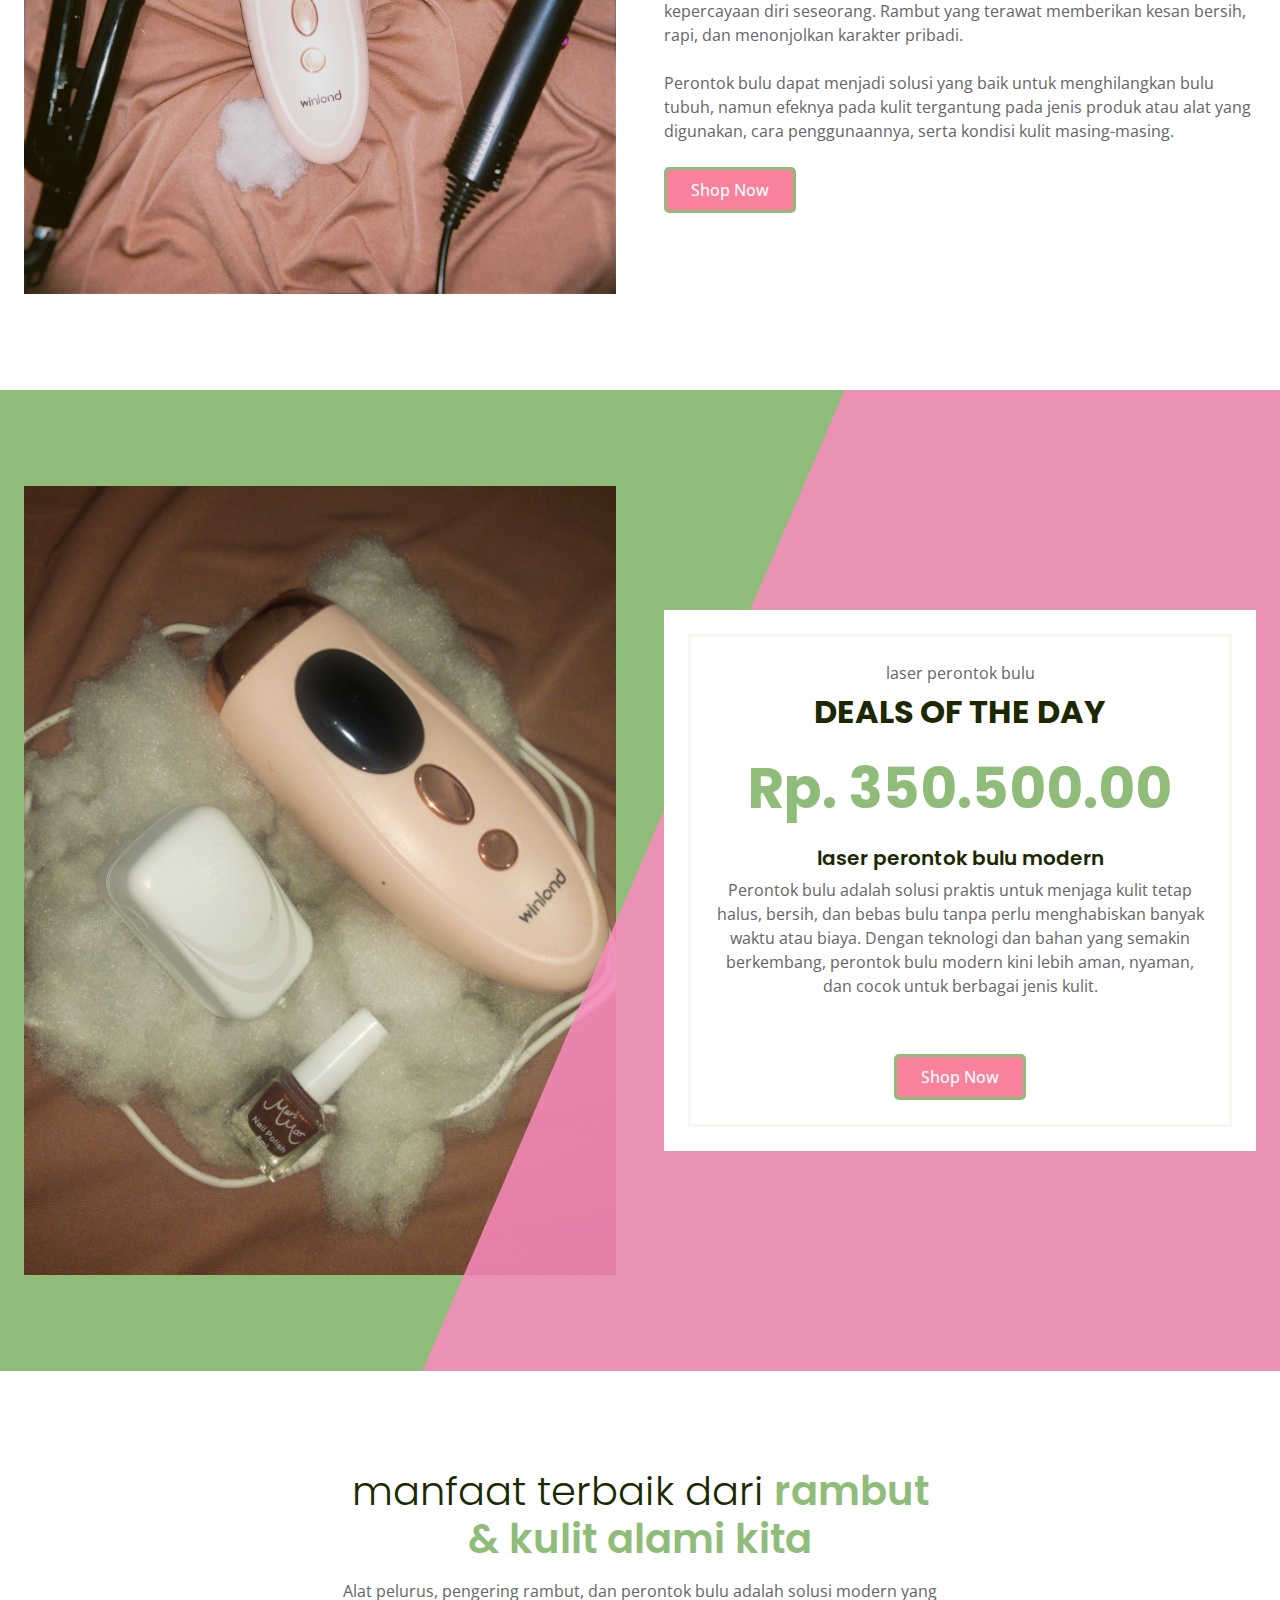
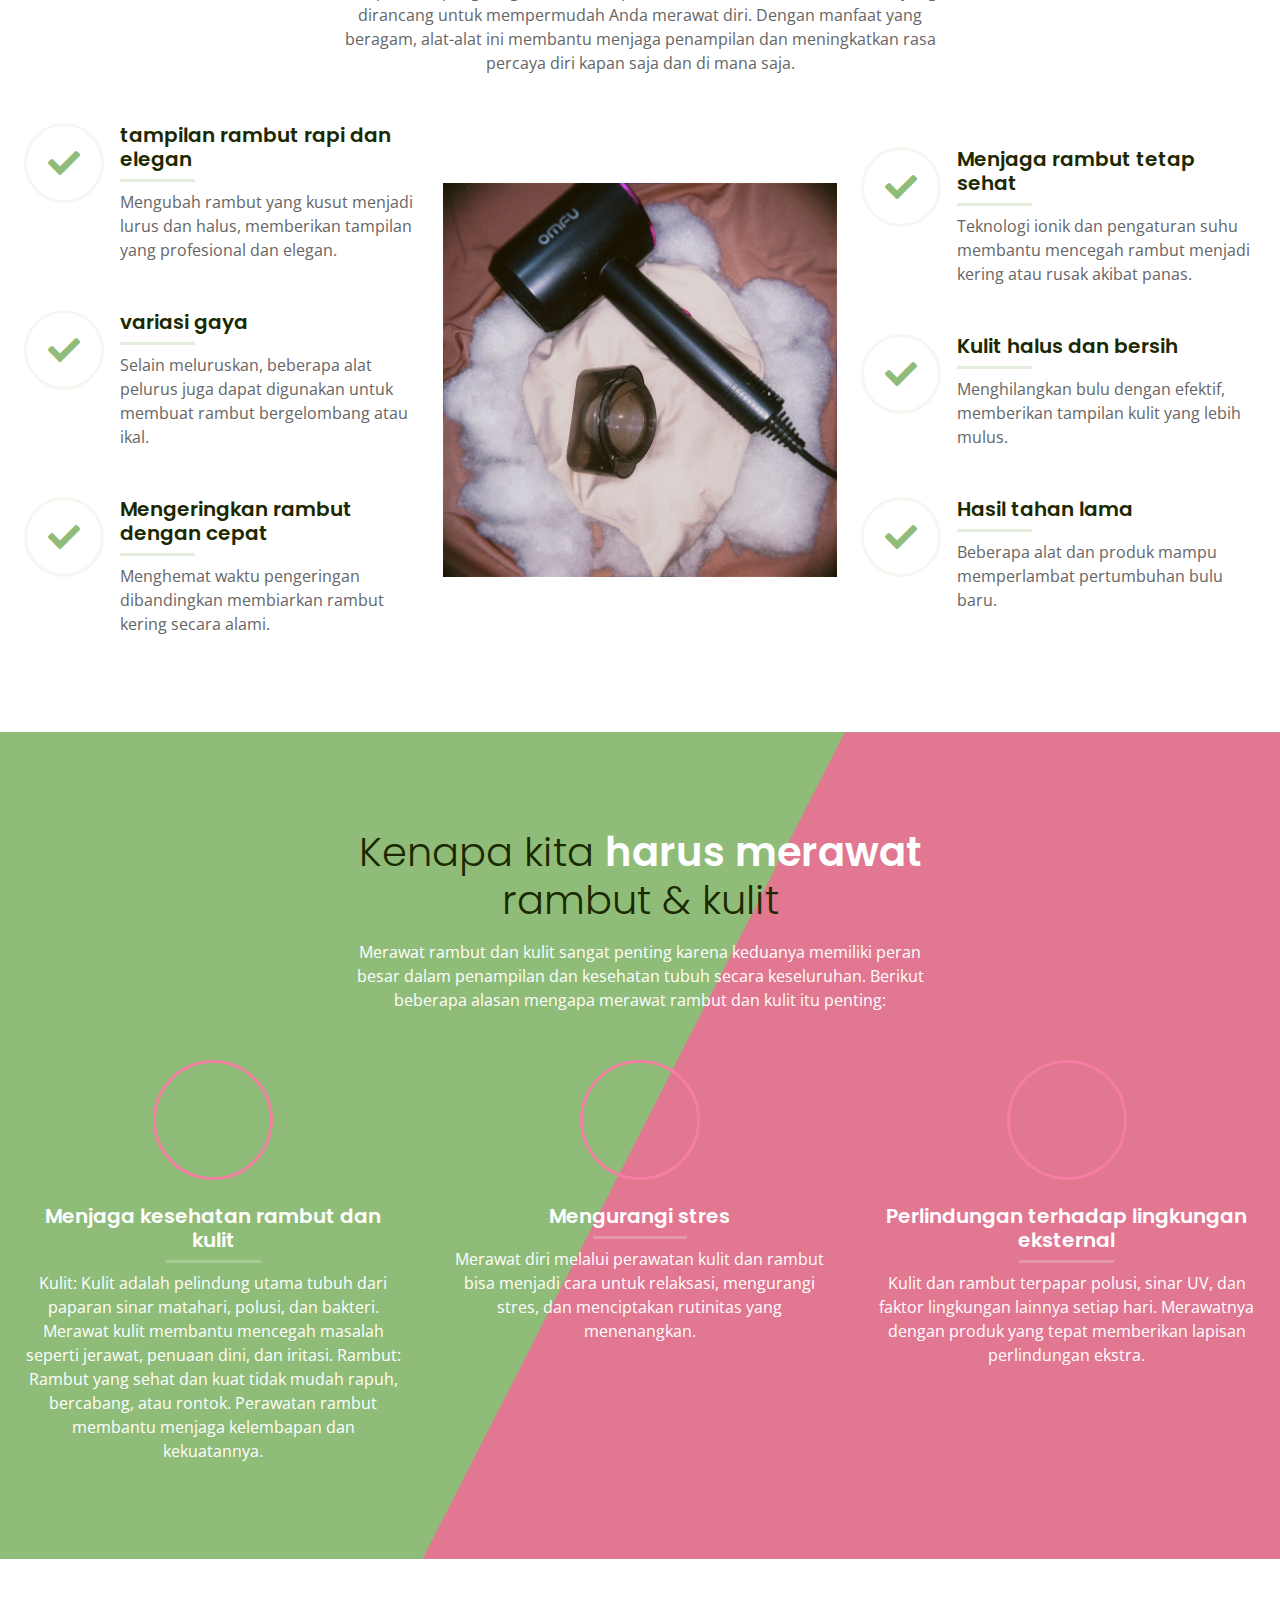
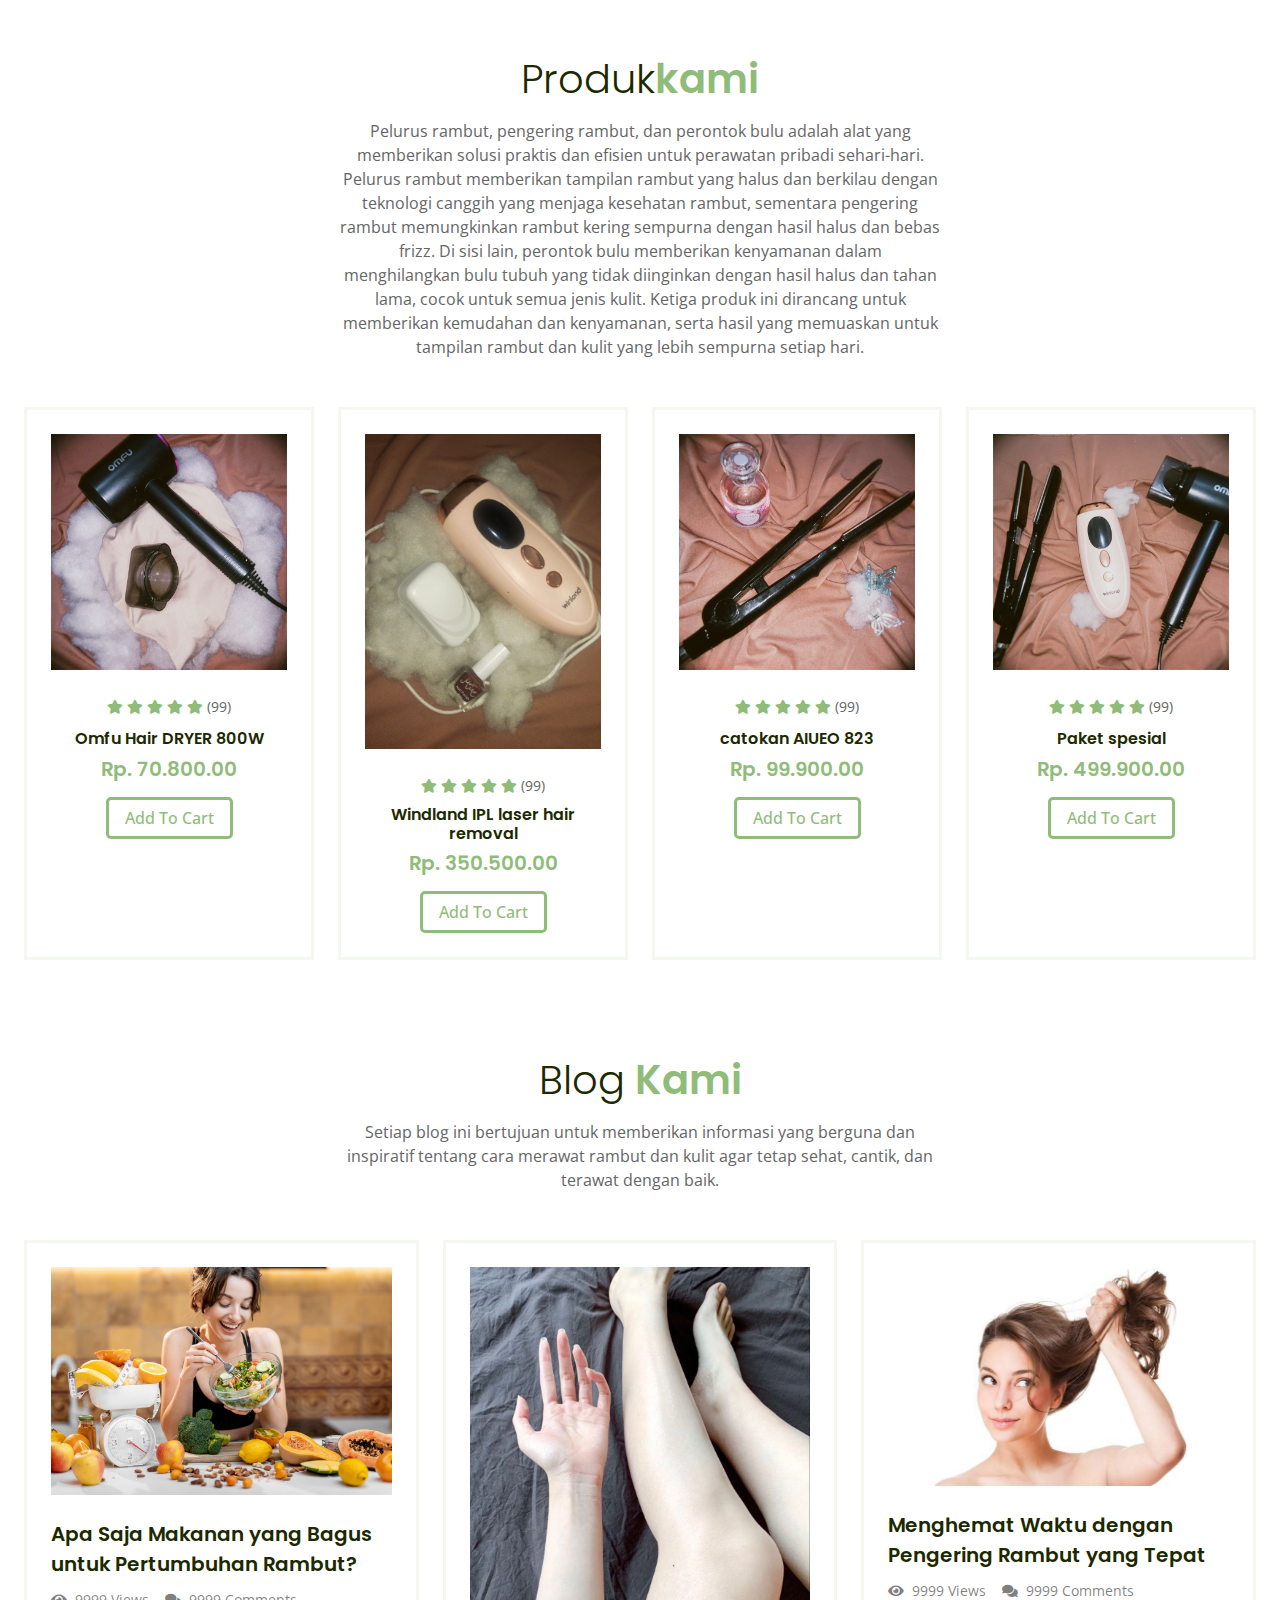
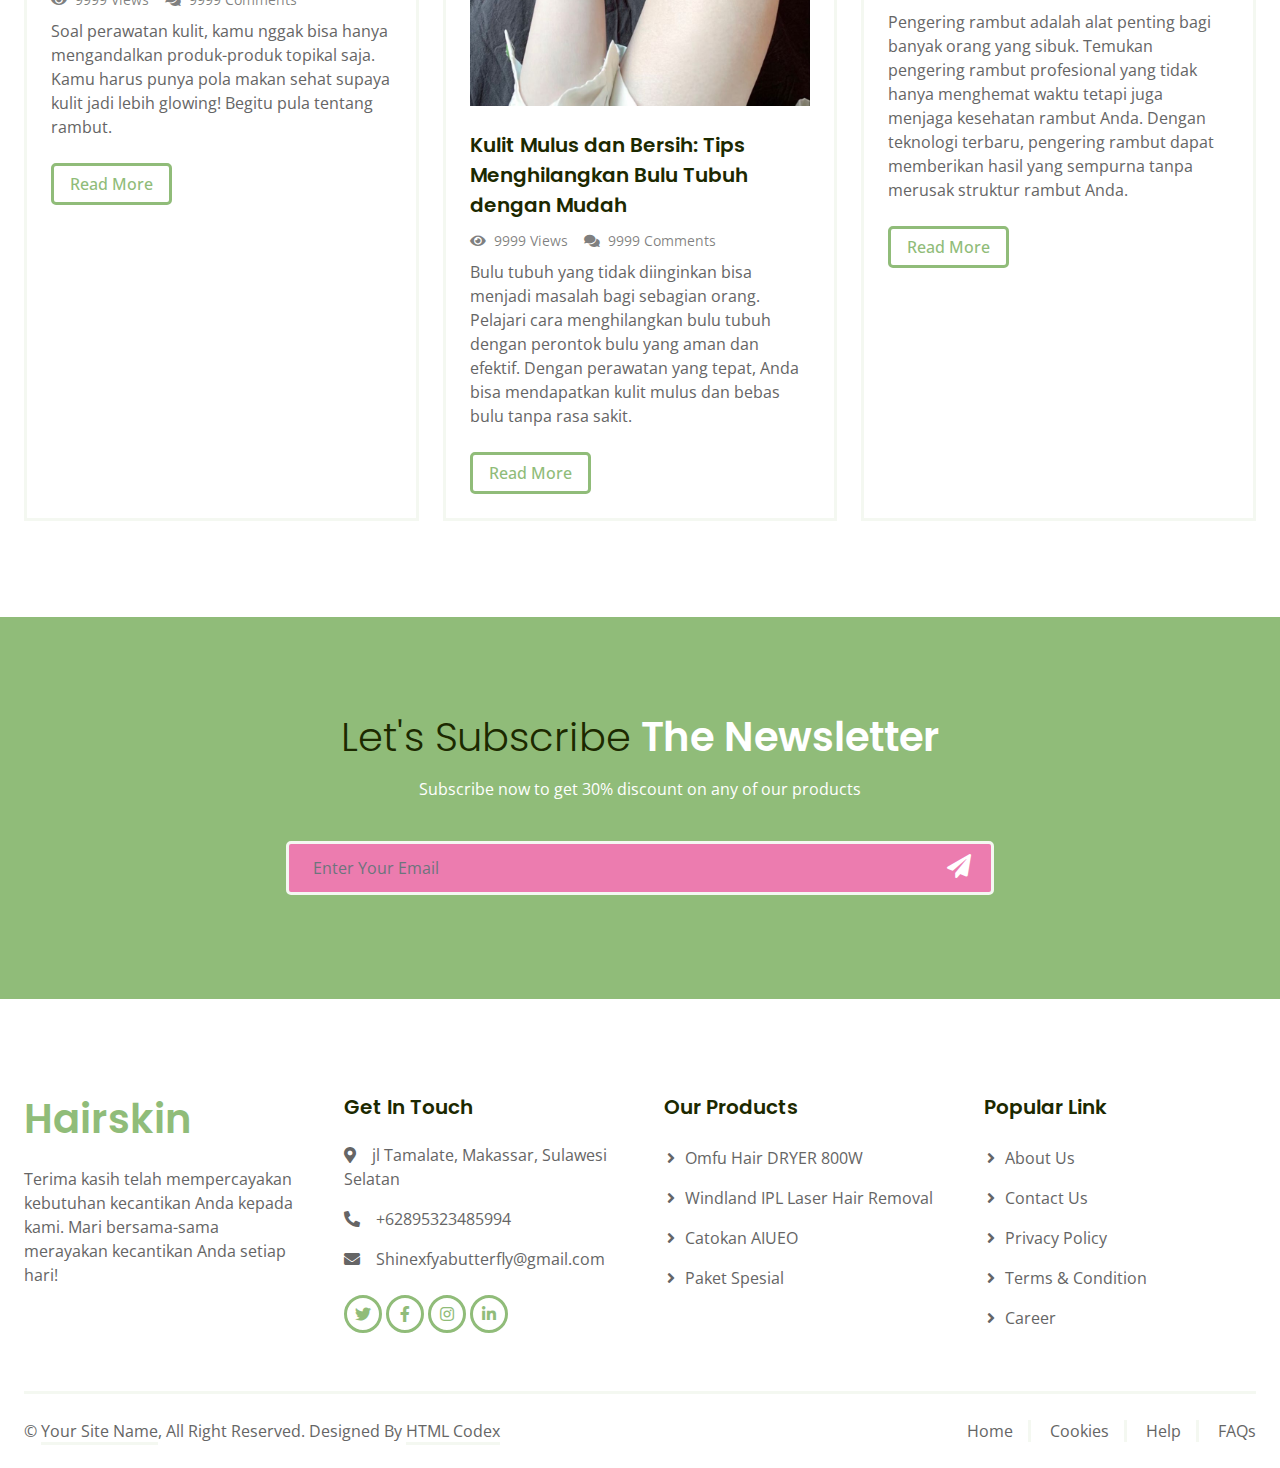
==== commit 69712da2: "ini push pertama saya" ====
--- a/index.html
+++ b/index.html
@@ -49,7 +49,7 @@
         <div class="container">
             <nav class="navbar navbar-expand-lg navbar-light p-0">
                 <a href="index.html" class="navbar-brand">
-                    <h2 class="text-white">Hairnic</h2>
+                    <h2 class="text-white">Hairskin</h2>
                 </a>
                 <button type="button" class="navbar-toggler ms-auto me-0" data-bs-toggle="collapse"
                     data-bs-target="#navbarCollapse">
@@ -85,16 +85,14 @@
         <div class="container">
             <div class="row g-5 align-items-center">
                 <div class="col-lg-6 text-center text-lg-start">
-                    <h3 class="fw-light text-white animated slideInRight">Natural & Organic</h3>
-                    <h1 class="display-4 text-white animated slideInRight">Hair <span class="fw-light text-dark">Shampoo</span> For Healthy Hair</h1>
-                    <p class="text-white mb-4 animated slideInRight">Lorem ipsum dolor sit amet, consectetur adipiscing
-                        elit. Etiam feugiat rutrum lectus, sed auctor ex malesuada id. Orci varius natoque penatibus et
-                        magnis dis parturient montes.</p>
+                    <h3 class="fw-light text-white animated slideInRight">selamat datang di</h3>
+                    <h1 class="display-4 text-white animated slideInRight">omorfo<span class="fw-light text-dark">shop</span></h1>
+                    <p class="text-white mb-4 animated slideInRight">Temukan solusi perawatan rambut dan kulit terbaik di omorfoshop, Kami menyediakan alat pelurus rambut berkualitas tinggi dan perontok bulu modern untuk hasil yang halus dan sempurna. Perawatan jadi mudah, praktis, dan nyaman di rumah!.</p>
                     <a href="" class="btn btn-dark py-2 px-4 me-3 animated slideInRight">Shop Now</a>
                     <a href="" class="btn btn-outline-dark py-2 px-4 animated slideInRight">Contact Us</a>
                 </div>
                 <div class="col-lg-6">
-                    <img class="img-fluid animated pulse infinite" src="img/shampoo.png" alt="">
+                    <img class="img-fluid animated pulse infinite" src="img/gabunganfoto1.jpg" alt="">
                 </div>
             </div>
         </div>
@@ -110,7 +108,7 @@
                     <div class="feature-item position-relative bg-primary text-center p-3">
                         <div class="border py-5 px-3">
                             <i class="fa fa-leaf fa-3x text-dark mb-4"></i>
-                            <h5 class="text-white mb-0">100% Natural</h5>
+                            <h5 class="text-white mb-0">100% meluruskan</h5>
                         </div>
                     </div>
                 </div>
@@ -118,7 +116,7 @@
                     <div class="feature-item position-relative bg-primary text-center p-3">
                         <div class="border py-5 px-3">
                             <i class="fa fa-tint-slash fa-3x text-dark mb-4"></i>
-                            <h5 class="text-white mb-0">Anti Hair Fall</h5>
+                            <h5 class="text-white mb-0">mudah merontokkan</h5>
                         </div>
                     </div>
                 </div>
@@ -126,7 +124,7 @@
                     <div class="feature-item position-relative bg-primary text-center p-3">
                         <div class="border py-5 px-3">
                             <i class="fa fa-times fa-3x text-dark mb-4"></i>
-                            <h5 class="text-white mb-0">Hypoallergenic</h5>
+                            <h5 class="text-white mb-0">mengeringkan dengan cepat</h5>
                         </div>
                     </div>
                 </div>
@@ -141,14 +139,12 @@
         <div class="container">
             <div class="row g-5 align-items-center">
                 <div class="col-lg-6 wow fadeIn" data-wow-delay="0.1s">
-                    <img class="img-fluid animated pulse infinite" src="img/shampoo-1.png">
+                    <img class="img-fluid animated pulse infinite" src="img/gabunganfoto1.jpg">
                 </div>
                 <div class="col-lg-6 wow fadeIn" data-wow-delay="0.5s">
-                    <h1 class="text-primary mb-4">Healthy Hair <span class="fw-light text-dark">Is A Symbol Of Our
-                            Beauty</span></h1>
-                    <p class="mb-4">Lorem ipsum dolor sit amet, consectetur adipiscing elit. Duis aliquet, erat non malesuada consequat, nibh erat tempus risus, vitae porttitor purus nisl vitae purus. Praesent tristique odio ut rutrum pellentesque. Fusce eget molestie est, at rutrum est.</p>
-                    <p class="mb-4">Aliqu diam amet diam et eos labore. Clita erat ipsum et lorem et sit, sed stet no
-                        labore lorem sit. Sanctus clita duo justo et tempor.</p>
+                    <h1 class="text-primary mb-4">rambut & kulit yang sehat<span class="fw-light text-dark">adalah simbol kecantikan kita</span></h1>
+                    <p class="mb-4">Rambut yang sehat bukan hanya sekadar penunjang penampilan, tetapi juga menjadi simbol kecantikan alami yang mencerminkan perawatan diri dan kepercayaan diri seseorang. Rambut yang terawat memberikan kesan bersih, rapi, dan menonjolkan karakter pribadi.</p>
+                    <p class="mb-4">Perontok bulu dapat menjadi solusi yang baik untuk menghilangkan bulu tubuh, namun efeknya pada kulit tergantung pada jenis produk atau alat yang digunakan, cara penggunaannya, serta kondisi kulit masing-masing.</p>
                     <a class="btn btn-primary py-2 px-4" href="">Shop Now</a>
                 </div>
             </div>
@@ -162,17 +158,16 @@
         <div class="container py-5">
             <div class="row g-5 align-items-center">
                 <div class="col-lg-6 wow fadeIn" data-wow-delay="0.1s">
-                    <img class="img-fluid animated pulse infinite" src="img/shampoo-2.png">
+                    <img class="img-fluid animated pulse infinite" src="img/produk2.jpg">
                 </div>
                 <div class="col-lg-6 wow fadeIn" data-wow-delay="0.5s">
                     <div class="bg-white text-center p-4">
                         <div class="border p-4">
-                            <p class="mb-2">Natural & Organic Shampoo</p>
+                            <p class="mb-2">laser perontok bulu</p>
                             <h2 class="fw-bold text-uppercase mb-4">Deals of the Day</h2>
-                            <h1 class="display-4 text-primary mb-4">$99.99</h1>
-                            <h5>Fresh Organic Shampoo</h5>
-                            <p class="mb-4">Lorem ipsum dolor sit amet, consectetur adipiscing
-                                elit. Etiam feugiat rutrum lectus sed auctor.</p>
+                            <h1 class="display-4 text-primary mb-4">Rp. 350.500.00</h1>
+                            <h5>laser perontok bulu modern</h5>
+                            <p class="mb-4">Perontok bulu adalah solusi praktis untuk menjaga kulit tetap halus, bersih, dan bebas bulu tanpa perlu menghabiskan banyak waktu atau biaya. Dengan teknologi dan bahan yang semakin berkembang, perontok bulu modern kini lebih aman, nyaman, dan cocok untuk berbagai jenis kulit.</p>
                             <div class="row g-0 cdt mb-4">
                                 <div class="col-3">
                                     <h1 class="display-6" id="cdt-days"></h1>
@@ -201,10 +196,8 @@
     <div class="container-fluid py-5">
         <div class="container">
             <div class="mx-auto text-center wow fadeIn" data-wow-delay="0.1s" style="max-width: 600px;">
-                <h1 class="text-primary mb-3"><span class="fw-light text-dark">Best Benefits Of Our</span> Natural Hair
-                    Shampoo</h1>
-                <p class="mb-5">Lorem ipsum dolor sit amet, consectetur adipiscing elit. Duis aliquet, erat non malesuada consequat, nibh erat tempus risus.</p>
-            </div>
+                <h1 class="text-primary mb-3"><span class="fw-light text-dark">manfaat terbaik dari</span> rambut & kulit alami kita</h1>
+                <p class="mb-5">Alat pelurus, pengering rambut, dan perontok bulu adalah solusi modern yang dirancang untuk mempermudah Anda merawat diri. Dengan manfaat yang beragam, alat-alat ini membantu menjaga penampilan dan meningkatkan rasa percaya diri kapan saja dan di mana saja.  </div>
             <div class="row g-4 align-items-center">
                 <div class="col-lg-4 wow fadeIn" data-wow-delay="0.3s">
                     <div class="row g-5">
@@ -214,9 +207,9 @@
                                 <i class="fa fa-check fa-2x text-primary"></i>
                             </div>
                             <div class="ps-3">
-                                <h5>Natural & Organic</h5>
+                                <h5>tampilan rambut rapi dan elegan</h5>
                                 <hr class="w-25 bg-primary my-2">
-                                <span>Lorem ipsum dolor sit amet adipiscing elit aliquet.</span>
+                                <span>Mengubah rambut yang kusut menjadi lurus dan halus, memberikan tampilan yang profesional dan elegan.</span>
                             </div>
                         </div>
                         <div class="col-12 d-flex">
@@ -225,9 +218,9 @@
                                 <i class="fa fa-check fa-2x text-primary"></i>
                             </div>
                             <div class="ps-3">
-                                <h5>Anti Hair Fall</h5>
+                                <h5>variasi gaya</h5>
                                 <hr class="w-25 bg-primary my-2">
-                                <span>Lorem ipsum dolor sit amet adipiscing elit aliquet.</span>
+                                <span>Selain meluruskan, beberapa alat pelurus juga dapat digunakan untuk membuat rambut bergelombang atau ikal.</span>
                             </div>
                         </div>
                         <div class="col-12 d-flex">
@@ -236,15 +229,15 @@
                                 <i class="fa fa-check fa-2x text-primary"></i>
                             </div>
                             <div class="ps-3">
-                                <h5>Anti-dandruff</h5>
+                                <h5>Mengeringkan rambut dengan cepat</h5>
                                 <hr class="w-25 bg-primary my-2">
-                                <span>Lorem ipsum dolor sit amet adipiscing elit aliquet.</span>
-                            </div>
+                                <span>Menghemat waktu pengeringan dibandingkan membiarkan rambut kering secara alami.
+                                </div>
                         </div>
                     </div>
                 </div>
                 <div class="col-lg-4 wow fadeIn" data-wow-delay="0.1s">
-                    <img class="img-fluid animated pulse infinite" src="img/shampoo.png">
+                    <img class="img-fluid animated pulse infinite" src="img/produk1.jpg">
                 </div>
                 <div class="col-lg-4 wow fadeIn" data-wow-delay="0.5s">
                     <div class="row g-5">
@@ -254,10 +247,9 @@
                                 <i class="fa fa-check fa-2x text-primary"></i>
                             </div>
                             <div class="ps-3">
-                                <h5>No Internal Side Effect</h5>
+                                <h5>Menjaga rambut tetap sehat</h5>
                                 <hr class="w-25 bg-primary my-2">
-                                <span>Lorem ipsum dolor sit amet adipiscing elit aliquet.</span>
-                            </div>
+                                <span>Teknologi ionik dan pengaturan suhu membantu mencegah rambut menjadi kering atau rusak akibat panas.</div>
                         </div>
                         <div class="col-12 d-flex">
                             <div class="btn-square rounded-circle border flex-shrink-0"
@@ -265,10 +257,9 @@
                                 <i class="fa fa-check fa-2x text-primary"></i>
                             </div>
                             <div class="ps-3">
-                                <h5>No Skin Irritation</h5>
+                                <h5>Kulit halus dan bersih</h5>
                                 <hr class="w-25 bg-primary my-2">
-                                <span>Lorem ipsum dolor sit amet adipiscing elit aliquet.</span>
-                            </div>
+                                <span>Menghilangkan bulu dengan efektif, memberikan tampilan kulit yang lebih mulus.</div>
                         </div>
                         <div class="col-12 d-flex">
                             <div class="btn-square rounded-circle border flex-shrink-0"
@@ -276,10 +267,9 @@
                                 <i class="fa fa-check fa-2x text-primary"></i>
                             </div>
                             <div class="ps-3">
-                                <h5>No Artificial Smell</h5>
+                                <h5>Hasil tahan lama</h5>
                                 <hr class="w-25 bg-primary my-2">
-                                <span>Lorem ipsum dolor sit amet adipiscing elit aliquet.</span>
-                            </div>
+                                <span>Beberapa alat dan produk mampu memperlambat pertumbuhan bulu baru.</div>
                         </div>
                     </div>
                 </div>
@@ -290,55 +280,53 @@
 
 
     <!-- How To Use Start -->
-    <div class="container-fluid how-to-use bg-primary my-5 py-5">
-        <div class="container text-white py-5">
-            <div class="mx-auto text-center wow fadeIn" data-wow-delay="0.1s" style="max-width: 600px;">
-                <h1 class="text-white mb-3"><span class="fw-light text-dark">How To Use Our</span> Natural & Organic
-                    <span class="fw-light text-dark">Hair Shampoo</span></h1>
-                <p class="mb-5">Lorem ipsum dolor sit amet, consectetur adipiscing elit. Duis aliquet, erat non malesuada consequat, nibh erat tempus risus.</p>
-            </div>
-            <div class="row g-5">
-                <div class="col-lg-4 text-center wow fadeIn" data-wow-delay="0.1s">
-                    <div class="btn-square rounded-circle border mx-auto mb-4" style="width: 120px; height: 120px;">
-                        <i class="fa fa-home fa-3x text-dark"></i>
-                    </div>
-                    <h5 class="text-white">Wash Hair With Water</h5>
-                    <hr class="w-25 bg-light my-2 mx-auto">
-                    <span>Lorem ipsum dolor sit amet, consectetur adipiscing elit. Duis aliquet, erat non malesuada consequat.</span>
-                </div>
-                <div class="col-lg-4 text-center wow fadeIn" data-wow-delay="0.3s">
-                    <div class="btn-square rounded-circle border mx-auto mb-4" style="width: 120px; height: 120px;">
-                        <i class="fa fa-home fa-3x text-dark"></i>
-                    </div>
-                    <h5 class="text-white">Apply Shampoo On Hair</h5>
-                    <hr class="w-25 bg-light my-2 mx-auto">
-                    <span>Lorem ipsum dolor sit amet, consectetur adipiscing elit. Duis aliquet, erat non malesuada consequat.</span>
-                </div>
-                <div class="col-lg-4 text-center wow fadeIn" data-wow-delay="0.5s">
-                    <div class="btn-square rounded-circle border mx-auto mb-4" style="width: 120px; height: 120px;">
-                        <i class="fa fa-home fa-3x text-dark"></i>
-                    </div>
-                    <h5 class="text-white">Wait 5 Mins And Wash</h5>
-                    <hr class="w-25 bg-light my-2 mx-auto">
-                    <span>Lorem ipsum dolor sit amet, consectetur adipiscing elit. Duis aliquet, erat non malesuada consequat.</span>
-                </div>
-            </div>
-        </div>
-    </div>
-    <!-- How To Use End -->
+<div class="container-fluid how-to-use bg-primary my-5 py-5">
+    <div class="container text-white py-5">
+        <div class="mx-auto text-center wow fadeIn" data-wow-delay="0.1s" style="max-width: 600px;">
+            <h1 class="text-white mb-3"><span class="fw-light text-dark">Kenapa kita </span> harus merawat
+                <span class="fw-light text-dark">rambut & kulit</span></h1>
+            <p class="mb-5">Merawat rambut dan kulit sangat penting karena keduanya memiliki peran besar dalam penampilan dan kesehatan tubuh secara keseluruhan. Berikut beberapa alasan mengapa merawat rambut dan kulit itu penting:</p>
+        </div>
+        <div class="row g-5">
+            <div class="col-lg-4 text-center wow fadeIn" data-wow-delay="0.1s">
+                <div class="btn-square rounded-circle border mx-auto mb-4" style="width: 120px; height: 120px;">
+                    <!-- Ikon Rumah dihapus -->
+                </div>
+                <h5 class="text-white">Menjaga kesehatan rambut dan kulit</h5>
+                <hr class="w-25 bg-light my-2 mx-auto">
+                <span>Kulit: Kulit adalah pelindung utama tubuh dari paparan sinar matahari, polusi, dan bakteri. Merawat kulit membantu mencegah masalah seperti jerawat, penuaan dini, dan iritasi.
+                    Rambut: Rambut yang sehat dan kuat tidak mudah rapuh, bercabang, atau rontok. Perawatan rambut membantu menjaga kelembapan dan kekuatannya.</div>
+            <div class="col-lg-4 text-center wow fadeIn" data-wow-delay="0.3s">
+                <div class="btn-square rounded-circle border mx-auto mb-4" style="width: 120px; height: 120px;">
+                    <!-- Ikon Rumah dihapus -->
+                </div>
+                <h5 class="text-white">Mengurangi stres</h5>
+                <hr class="w-25 bg-light my-2 mx-auto">
+                <span>Merawat diri melalui perawatan kulit dan rambut bisa menjadi cara untuk relaksasi, mengurangi stres, dan menciptakan rutinitas yang menenangkan.</div>
+            <div class="col-lg-4 text-center wow fadeIn" data-wow-delay="0.5s">
+                <div class="btn-square rounded-circle border mx-auto mb-4" style="width: 120px; height: 120px;">
+                    <!-- Ikon Rumah dihapus -->
+                </div>
+                <h5 class="text-white">Perlindungan terhadap lingkungan eksternal</h5>
+                <hr class="w-25 bg-light my-2 mx-auto">
+                <span>Kulit dan rambut terpapar polusi, sinar UV, dan faktor lingkungan lainnya setiap hari. Merawatnya dengan produk yang tepat memberikan lapisan perlindungan ekstra.</div>
+        </div>
+    </div>
+</div>
+<!-- How To Use End -->
+
 
 
     <!-- Product Start -->
     <div class="container-fluid py-5">
         <div class="container">
             <div class="mx-auto text-center wow fadeIn" data-wow-delay="0.1s" style="max-width: 600px;">
-                <h1 class="text-primary mb-3"><span class="fw-light text-dark">Our Natural</span> Hair Products</h1>
-                <p class="mb-5">Lorem ipsum dolor sit amet, consectetur adipiscing elit. Duis aliquet, erat non malesuada consequat, nibh erat tempus risus.</p>
-            </div>
+                <h1 class="text-primary mb-3"><span class="fw-light text-dark">Produk</span>kami</h1>
+                <p class="mb-5">Pelurus rambut, pengering rambut, dan perontok bulu adalah alat yang memberikan solusi praktis dan efisien untuk perawatan pribadi sehari-hari. Pelurus rambut memberikan tampilan rambut yang halus dan berkilau dengan teknologi canggih yang menjaga kesehatan rambut, sementara pengering rambut memungkinkan rambut kering sempurna dengan hasil halus dan bebas frizz. Di sisi lain, perontok bulu memberikan kenyamanan dalam menghilangkan bulu tubuh yang tidak diinginkan dengan hasil halus dan tahan lama, cocok untuk semua jenis kulit. Ketiga produk ini dirancang untuk memberikan kemudahan dan kenyamanan, serta hasil yang memuaskan untuk tampilan rambut dan kulit yang lebih sempurna setiap hari.</div>
             <div class="row g-4">
                 <div class="col-md-6 col-lg-3 wow fadeIn" data-wow-delay="0.1s">
                     <div class="product-item text-center border h-100 p-4">
-                        <img class="img-fluid mb-4" src="img/product-1.png" alt="">
+                        <img class="img-fluid mb-4" src="img/produk1.jpg" alt="">
                         <div class="mb-2">
                             <small class="fa fa-star text-primary"></small>
                             <small class="fa fa-star text-primary"></small>
@@ -347,14 +335,14 @@
                             <small class="fa fa-star text-primary"></small>
                             <small>(99)</small>
                         </div>
-                        <a href="" class="h6 d-inline-block mb-2">Hair Shining Shampoo</a>
-                        <h5 class="text-primary mb-3">$99.99</h5>
+                        <a href="" class="h6 d-inline-block mb-2">Omfu Hair DRYER 800W</a>
+                        <h5 class="text-primary mb-3">Rp. 70.800.00</h5>
                         <a href="" class="btn btn-outline-primary px-3">Add To Cart</a>
                     </div>
                 </div>
                 <div class="col-md-6 col-lg-3 wow fadeIn" data-wow-delay="0.3s">
                     <div class="product-item text-center border h-100 p-4">
-                        <img class="img-fluid mb-4" src="img/product-2.png" alt="">
+                        <img class="img-fluid mb-4" src="img/produk2.jpg" alt="">
                         <div class="mb-2">
                             <small class="fa fa-star text-primary"></small>
                             <small class="fa fa-star text-primary"></small>
@@ -363,14 +351,14 @@
                             <small class="fa fa-star text-primary"></small>
                             <small>(99)</small>
                         </div>
-                        <a href="" class="h6 d-inline-block mb-2">Anti-dandruff Shampoo</a>
-                        <h5 class="text-primary mb-3">$99.99</h5>
+                        <a href="" class="h6 d-inline-block mb-2">Windland IPL laser hair removal</a>
+                        <h5 class="text-primary mb-3">Rp. 350.500.00</h5>
                         <a href="" class="btn btn-outline-primary px-3">Add To Cart</a>
                     </div>
                 </div>
                 <div class="col-md-6 col-lg-3 wow fadeIn" data-wow-delay="0.5s">
                     <div class="product-item text-center border h-100 p-4">
-                        <img class="img-fluid mb-4" src="img/product-1.png" alt="">
+                        <img class="img-fluid mb-4" src="img/produk3.jpg" alt="">
                         <div class="mb-2">
                             <small class="fa fa-star text-primary"></small>
                             <small class="fa fa-star text-primary"></small>
@@ -379,14 +367,14 @@
                             <small class="fa fa-star text-primary"></small>
                             <small>(99)</small>
                         </div>
-                        <a href="" class="h6 d-inline-block mb-2">Anti Hair Fall Shampoo</a>
-                        <h5 class="text-primary mb-3">$99.99</h5>
+                        <a href="" class="h6 d-inline-block mb-2">catokan AIUEO 823</a>
+                        <h5 class="text-primary mb-3">Rp. 99.900.00</h5>
                         <a href="" class="btn btn-outline-primary px-3">Add To Cart</a>
                     </div>
                 </div>
                 <div class="col-md-6 col-lg-3 wow fadeIn" data-wow-delay="0.7s">
                     <div class="product-item text-center border h-100 p-4">
-                        <img class="img-fluid mb-4" src="img/product-2.png" alt="">
+                        <img class="img-fluid mb-4" src="img/gabunganfoto1.jpg" alt="">
                         <div class="mb-2">
                             <small class="fa fa-star text-primary"></small>
                             <small class="fa fa-star text-primary"></small>
@@ -395,8 +383,8 @@
                             <small class="fa fa-star text-primary"></small>
                             <small>(99)</small>
                         </div>
-                        <a href="" class="h6 d-inline-block mb-2">Hair Growing Shampoo</a>
-                        <h5 class="text-primary mb-3">$99.99</h5>
+                        <a href="" class="h6 d-inline-block mb-2">Paket spesial</a>
+                        <h5 class="text-primary mb-3">Rp. 499.900.00</h5>
                         <a href="" class="btn btn-outline-primary px-3">Add To Cart</a>
                     </div>
                 </div>
@@ -406,108 +394,76 @@
     <!-- Product End -->
 
 
-    <!-- Testimonial Start -->
-    <div class="container-fluid testimonial bg-primary my-5 py-5">
-        <div class="container text-white py-5">
-            <div class="mx-auto text-center wow fadeIn" data-wow-delay="0.1s" style="max-width: 600px;">
-                <h1 class="text-white mb-3">Our Customer Said <span class="fw-light text-dark">About Our Natural Shampoo</span></h1>
-                <p class="mb-5">Lorem ipsum dolor sit amet, consectetur adipiscing elit. Duis aliquet, erat non malesuada consequat, nibh erat tempus risus.</p>
-            </div>
-            <div class="row justify-content-center">
-                <div class="col-lg-8">
-                    <div class="owl-carousel testimonial-carousel wow fadeIn" data-wow-delay="0.1s">
-                        <div class="testimonial-item text-center" data-dot="1">
-                            <img class="img-fluid border p-2" src="img/testimonial-1.jpg" alt="">
-                            <h5 class="fw-light lh-base text-white">Lorem ipsum dolor sit amet, consectetur adipiscing elit. Duis aliquet, erat non malesuada consequat, nibh erat tempus risus, vitae porttitor purus nisl vitae purus. Praesent tristique odio ut rutrum pellentesque. Fusce eget molestie est, at rutrum est. Nullam scelerisque libero nunc, vitae ullamcorper elit volutpat ut.</h5>
-                            <h5 class="mb-1">Client Name</h5>
-                            <h6 class="fw-light text-white fst-italic mb-0">Profession</h6>
-                        </div>
-                        <div class="testimonial-item text-center" data-dot="2">
-                            <img class="img-fluid border p-2" src="img/testimonial-2.jpg" alt="">
-                            <h5 class="fw-light lh-base text-white">Lorem ipsum dolor sit amet, consectetur adipiscing elit. Duis aliquet, erat non malesuada consequat, nibh erat tempus risus, vitae porttitor purus nisl vitae purus. Praesent tristique odio ut rutrum pellentesque. Fusce eget molestie est, at rutrum est. Nullam scelerisque libero nunc, vitae ullamcorper elit volutpat ut.</h5>
-                            <h5 class="mb-1">Client Name</h5>
-                            <h6 class="fw-light text-white fst-italic mb-0">Profession</h6>
-                        </div>
-                        <div class="testimonial-item text-center" data-dot="3">
-                            <img class="img-fluid border p-2" src="img/testimonial-3.jpg" alt="">
-                            <h5 class="fw-light lh-base text-white">Lorem ipsum dolor sit amet, consectetur adipiscing elit. Duis aliquet, erat non malesuada consequat, nibh erat tempus risus, vitae porttitor purus nisl vitae purus. Praesent tristique odio ut rutrum pellentesque. Fusce eget molestie est, at rutrum est. Nullam scelerisque libero nunc, vitae ullamcorper elit volutpat ut.</h5>
-                            <h5 class="mb-1">Client Name</h5>
-                            <h6 class="fw-light text-white fst-italic mb-0">Profession</h6>
-                        </div>
-                    </div>
-                </div>
-            </div>
-        </div>
-    </div>
-    <!-- Testimonial End -->
-
-
-    <!-- Blog Start -->
-    <div class="container-fluid py-5">
-        <div class="container">
-            <div class="mx-auto text-center wow fadeIn" data-wow-delay="0.1s" style="max-width: 600px;">
-                <h1 class="text-primary mb-3"><span class="fw-light text-dark">From Our</span> Blog Articles</h1>
-                <p class="mb-5">Lorem ipsum dolor sit amet, consectetur adipiscing elit. Duis aliquet, erat non malesuada consequat, nibh erat tempus risus.</p>
-            </div>
-            <div class="row g-4">
-                <div class="col-md-6 col-lg-4 wow fadeIn" data-wow-delay="0.1s">
-                    <div class="blog-item border h-100 p-4">
-                        <img class="img-fluid mb-4" src="img/blog-1.jpg" alt="">
-                        <a href="" class="h5 lh-base d-inline-block">Foods that are good for your hair growing</a>
-                        <div class="d-flex text-black-50 mb-2">
-                            <div class="pe-3">
-                                <small class="fa fa-eye me-1"></small>
-                                <small>9999 Views</small>
-                            </div>
-                            <div class="pe-3">
-                                <small class="fa fa-comments me-1"></small>
-                                <small>9999 Comments</small>
-                            </div>
-                        </div>
-                        <p class="mb-4">Lorem ipsum dolor sit amet, consectetur adipiscing elit. Duis aliquet, erat non malesuada consequat.</p>
-                        <a href="" class="btn btn-outline-primary px-3">Read More</a>
-                    </div>
-                </div>
-                <div class="col-md-6 col-lg-4 wow fadeIn" data-wow-delay="0.3s">
-                    <div class="blog-item border h-100 p-4">
-                        <img class="img-fluid mb-4" src="img/blog-2.jpg" alt="">
-                        <a href="" class="h5 lh-base d-inline-block">How to take care of hair naturally</a>
-                        <div class="d-flex text-black-50 mb-2">
-                            <div class="pe-3">
-                                <small class="fa fa-eye me-1"></small>
-                                <small>9999 Views</small>
-                            </div>
-                            <div class="pe-3">
-                                <small class="fa fa-comments me-1"></small>
-                                <small>9999 Comments</small>
-                            </div>
-                        </div>
-                        <p class="mb-4">Lorem ipsum dolor sit amet, consectetur adipiscing elit. Duis aliquet, erat non malesuada consequat.</p>
-                        <a href="" class="btn btn-outline-primary px-3">Read More</a>
-                    </div>
-                </div>
-                <div class="col-md-6 col-lg-4 wow fadeIn" data-wow-delay="0.5s">
-                    <div class="blog-item border h-100 p-4">
-                        <img class="img-fluid mb-4" src="img/blog-3.jpg" alt="">
-                        <a href="" class="h5 lh-base d-inline-block">How to use our natural & organic shampoo</a>
-                        <div class="d-flex text-black-50 mb-2">
-                            <div class="pe-3">
-                                <small class="fa fa-eye me-1"></small>
-                                <small>9999 Views</small>
-                            </div>
-                            <div class="pe-3">
-                                <small class="fa fa-comments me-1"></small>
-                                <small>9999 Comments</small>
-                            </div>
-                        </div>
-                        <p class="mb-4">Lorem ipsum dolor sit amet, consectetur adipiscing elit. Duis aliquet, erat non malesuada consequat.</p>
-                        <a href="" class="btn btn-outline-primary px-3">Read More</a>
-                    </div>
-                </div>
-            </div>
-        </div>
-    </div>
-    <!-- Blog End -->
+
+<!-- Blog Start -->
+<div class="container-fluid py-5">
+    <div class="container">
+        <div class="mx-auto text-center wow fadeIn" data-wow-delay="0.1s" style="max-width: 600px;">
+            <h1 class="text-primary mb-3"><span class="fw-light text-dark">Blog</span> Kami</h1>
+            <p class="mb-5">Setiap blog ini bertujuan untuk memberikan informasi yang berguna dan inspiratif tentang cara merawat rambut dan kulit agar tetap sehat, cantik, dan terawat dengan baik.</div>
+        <div class="row g-4">
+            <div class="col-md-6 col-lg-4 wow fadeIn" data-wow-delay="0.1s">
+                <div class="blog-item border h-100 p-4">
+                    <img class="img-fluid mb-4" src="img/blog1.jpg" alt="">
+                    <a href="" class="h5 lh-base d-inline-block">Apa Saja Makanan yang Bagus untuk Pertumbuhan Rambut?</a>
+                    <div class="d-flex text-black-50 mb-2">
+                        <div class="pe-3">
+                            <small class="fa fa-eye me-1"></small>
+                            <small>9999 Views</small>
+                        </div>
+                        <div class="pe-3">
+                            <small class="fa fa-comments me-1"></small>
+                            <small>9999 Comments</small>
+                        </div>
+                    </div>
+                    <p class="mb-4">Soal perawatan kulit, kamu nggak bisa hanya mengandalkan produk-produk topikal saja. Kamu harus punya pola makan sehat supaya kulit jadi lebih glowing! Begitu pula tentang rambut. </p>
+                    <a href="" class="btn btn-outline-primary px-3">Read More</a>
+                </div>
+            </div>
+            <div class="col-md-6 col-lg-4 wow fadeIn" data-wow-delay="0.3s">
+                <div class="blog-item border h-100 p-4">
+                    <img class="img-fluid mb-4" src="img/kulit.jpg" alt="">
+                    <a href="" class="h5 lh-base d-inline-block">Kulit Mulus dan Bersih: Tips Menghilangkan Bulu Tubuh dengan Mudah</a>
+                    <div class="d-flex text-black-50 mb-2">
+                        <div class="pe-3">
+                            <small class="fa fa-eye me-1"></small>
+                            <small>9999 Views</small>
+                        </div>
+                        <div class="pe-3">
+                            <small class="fa fa-comments me-1"></small>
+                            <small>9999 Comments</small>
+                        </div>
+                    </div>
+                    <p class="mb-4">Bulu tubuh yang tidak diinginkan bisa menjadi masalah bagi sebagian orang. Pelajari cara menghilangkan bulu tubuh dengan perontok bulu yang aman dan efektif. Dengan perawatan yang tepat, Anda bisa mendapatkan kulit mulus dan bebas bulu tanpa rasa sakit.</p>
+                    <a href="" class="btn btn-outline-primary px-3">Read More</a>
+                </div>
+            </div>
+            <div class="col-md-6 col-lg-4 wow fadeIn" data-wow-delay="0.5s">
+                <div class="blog-item border h-100 p-4">
+                    <img class="img-fluid mb-4" src="img/rambut.jpg" alt="">
+                    <a href="" class="h5 lh-base d-inline-block">Menghemat Waktu dengan Pengering Rambut yang Tepat</a>
+                    <div class="d-flex text-black-50 mb-2">
+                        <div class="pe-3">
+                            <small class="fa fa-eye me-1"></small>
+                            <small>9999 Views</small>
+                        </div>
+                        <div class="pe-3">
+                            <small class="fa fa-comments me-1"></small>
+                            <small>9999 Comments</small>
+                        </div>
+                    </div>
+                    <p class="mb-4">Pengering rambut adalah alat penting bagi banyak orang yang sibuk. Temukan pengering rambut profesional yang tidak hanya menghemat waktu tetapi juga menjaga kesehatan rambut Anda. Dengan teknologi terbaru, pengering rambut dapat memberikan hasil yang sempurna tanpa merusak struktur rambut Anda.</p>
+                    <a href="" class="btn btn-outline-primary px-3">Read More</a>
+                </div>
+            </div>
+        </div>
+    </div>
+</div>
+<!-- Blog End -->
+
+
+    
+
 
 
     <!-- Newsletter Start -->
@@ -538,15 +494,14 @@
             <div class="row g-5">
                 <div class="col-md-6 col-lg-3 wow fadeIn" data-wow-delay="0.1s">
                     <a href="index.html" class="d-inline-block mb-3">
-                        <h1 class="text-primary">Hairnic</h1>
+                        <h1 class="text-primary">Hairskin</h1>
                     </a>
-                    <p class="mb-0">Lorem ipsum dolor sit amet, consectetur adipiscing elit. Duis aliquet, erat non malesuada consequat, nibh erat tempus risus, vitae porttitor purus nisl vitae purus.</p>
-                </div>
+                    <p class="mb-0">Terima kasih telah mempercayakan kebutuhan kecantikan Anda kepada kami. Mari bersama-sama merayakan kecantikan Anda setiap hari!</div>
                 <div class="col-md-6 col-lg-3 wow fadeIn" data-wow-delay="0.3s">
                     <h5 class="mb-4">Get In Touch</h5>
-                    <p><i class="fa fa-map-marker-alt me-3"></i>123 Street, New York, USA</p>
-                    <p><i class="fa fa-phone-alt me-3"></i>+012 345 67890</p>
-                    <p><i class="fa fa-envelope me-3"></i>info@example.com</p>
+                    <p><i class="fa fa-map-marker-alt me-3"></i>jl Tamalate, Makassar, Sulawesi Selatan</p>
+                    <p><i class="fa fa-phone-alt me-3"></i>+62895323485994</p>
+                    <p><i class="fa fa-envelope me-3"></i>Shinexfyabutterfly@gmail.com</p>
                     <div class="d-flex pt-2">
                         <a class="btn btn-square btn-outline-primary me-1" href=""><i class="fab fa-twitter"></i></a>
                         <a class="btn btn-square btn-outline-primary me-1" href=""><i class="fab fa-facebook-f"></i></a>
@@ -557,11 +512,10 @@
                 </div>
                 <div class="col-md-6 col-lg-3 wow fadeIn" data-wow-delay="0.5s">
                     <h5 class="mb-4">Our Products</h5>
-                    <a class="btn btn-link" href="">Hair Shining Shampoo</a>
-                    <a class="btn btn-link" href="">Anti-dandruff Shampoo</a>
-                    <a class="btn btn-link" href="">Anti Hair Fall Shampoo</a>
-                    <a class="btn btn-link" href="">Hair Growing Shampoo</a>
-                    <a class="btn btn-link" href="">Anti smell Shampoo</a>
+                    <a class="btn btn-link" href="">Omfu Hair DRYER 800W</a>
+                    <a class="btn btn-link" href="">Windland IPL Laser Hair Removal</a>
+                    <a class="btn btn-link" href="">Catokan AIUEO</a>
+                    <a class="btn btn-link" href="">Paket Spesial</a>
                 </div>
                 <div class="col-md-6 col-lg-3 wow fadeIn" data-wow-delay="0.7s">
                     <h5 class="mb-4">Popular Link</h5>
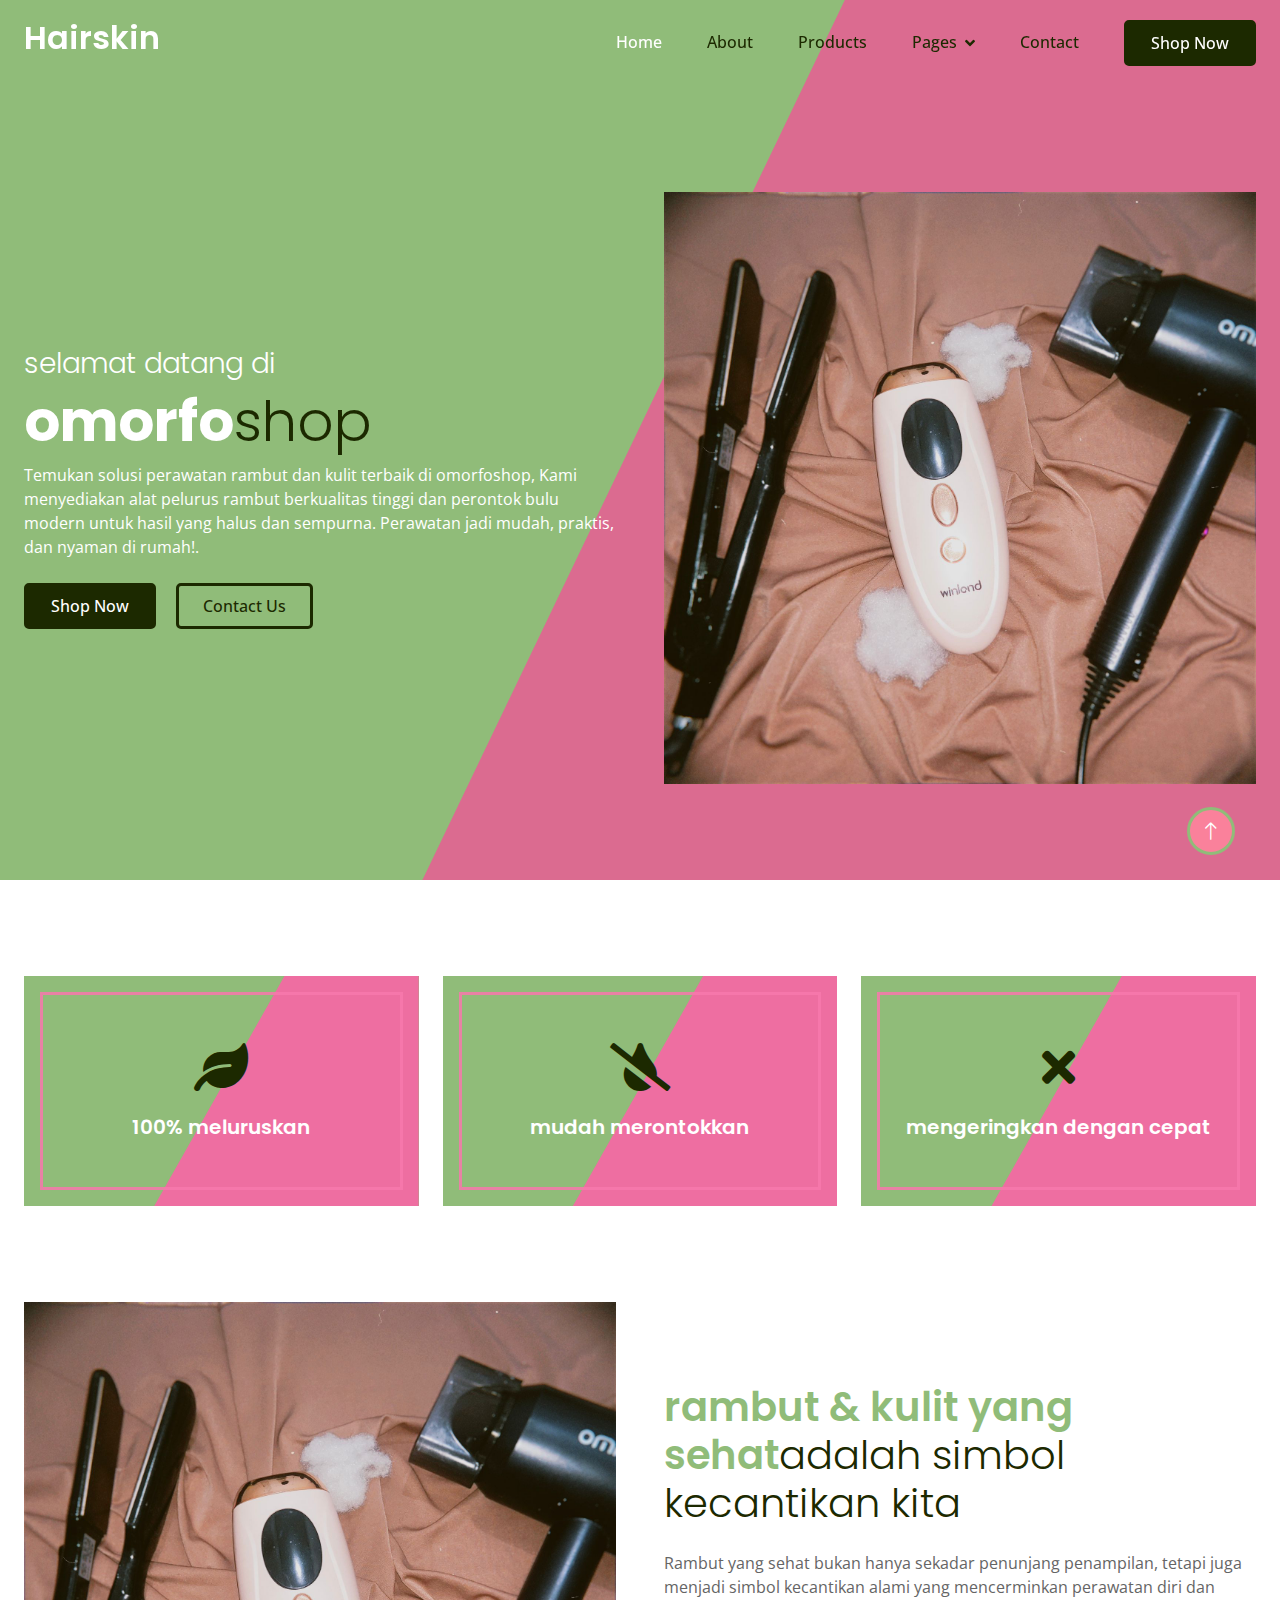
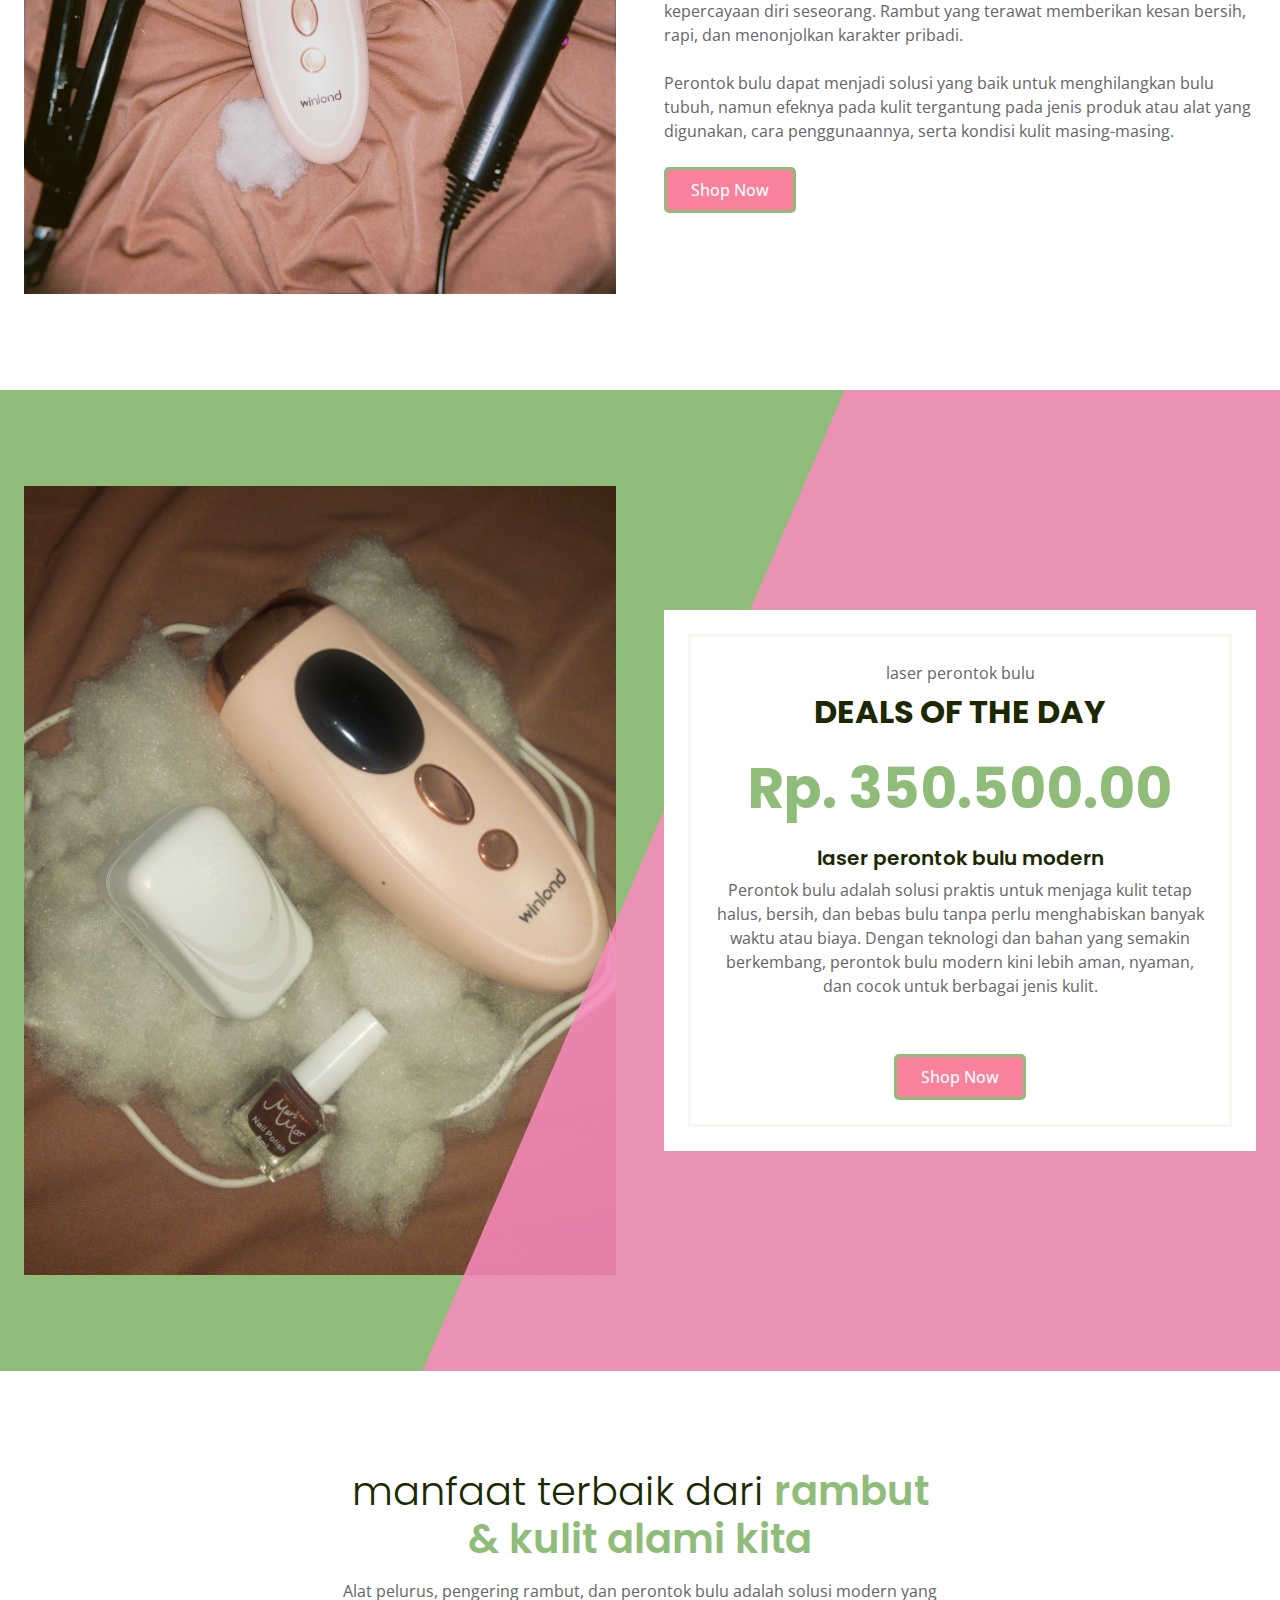
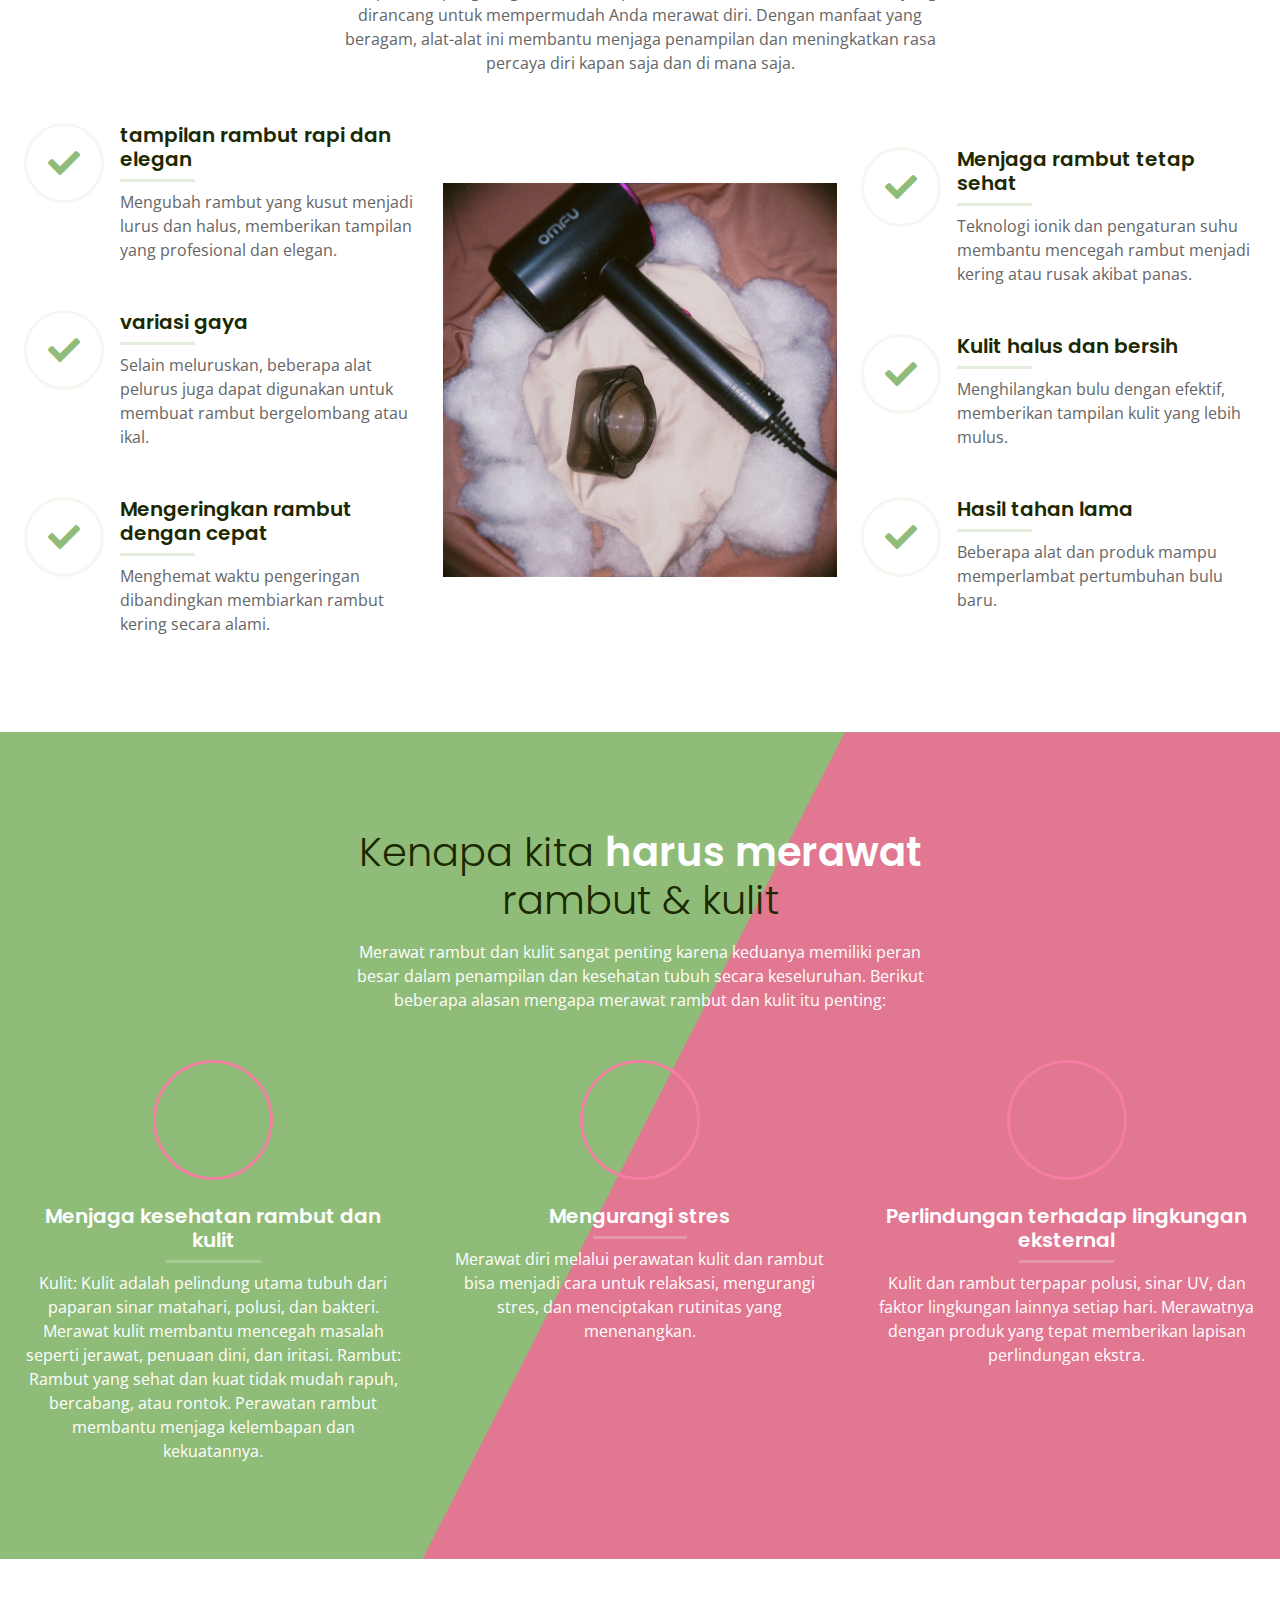
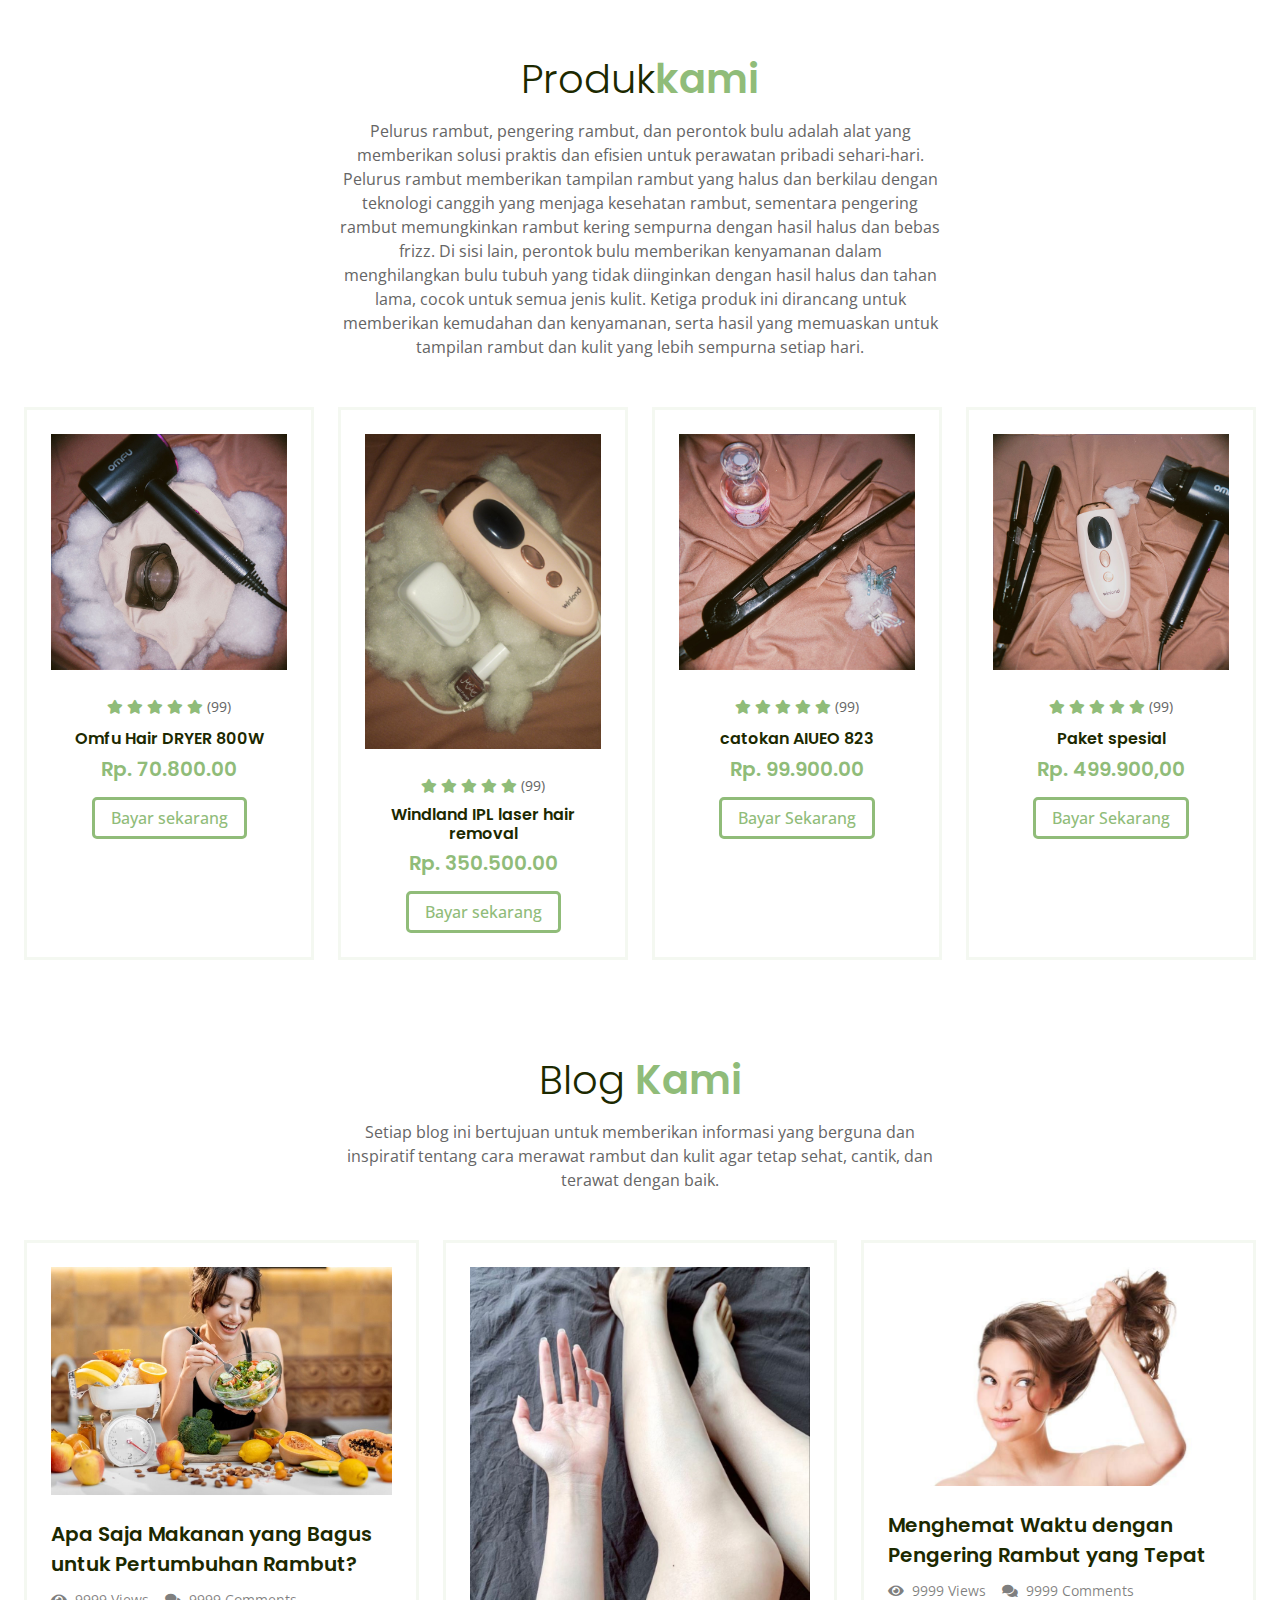
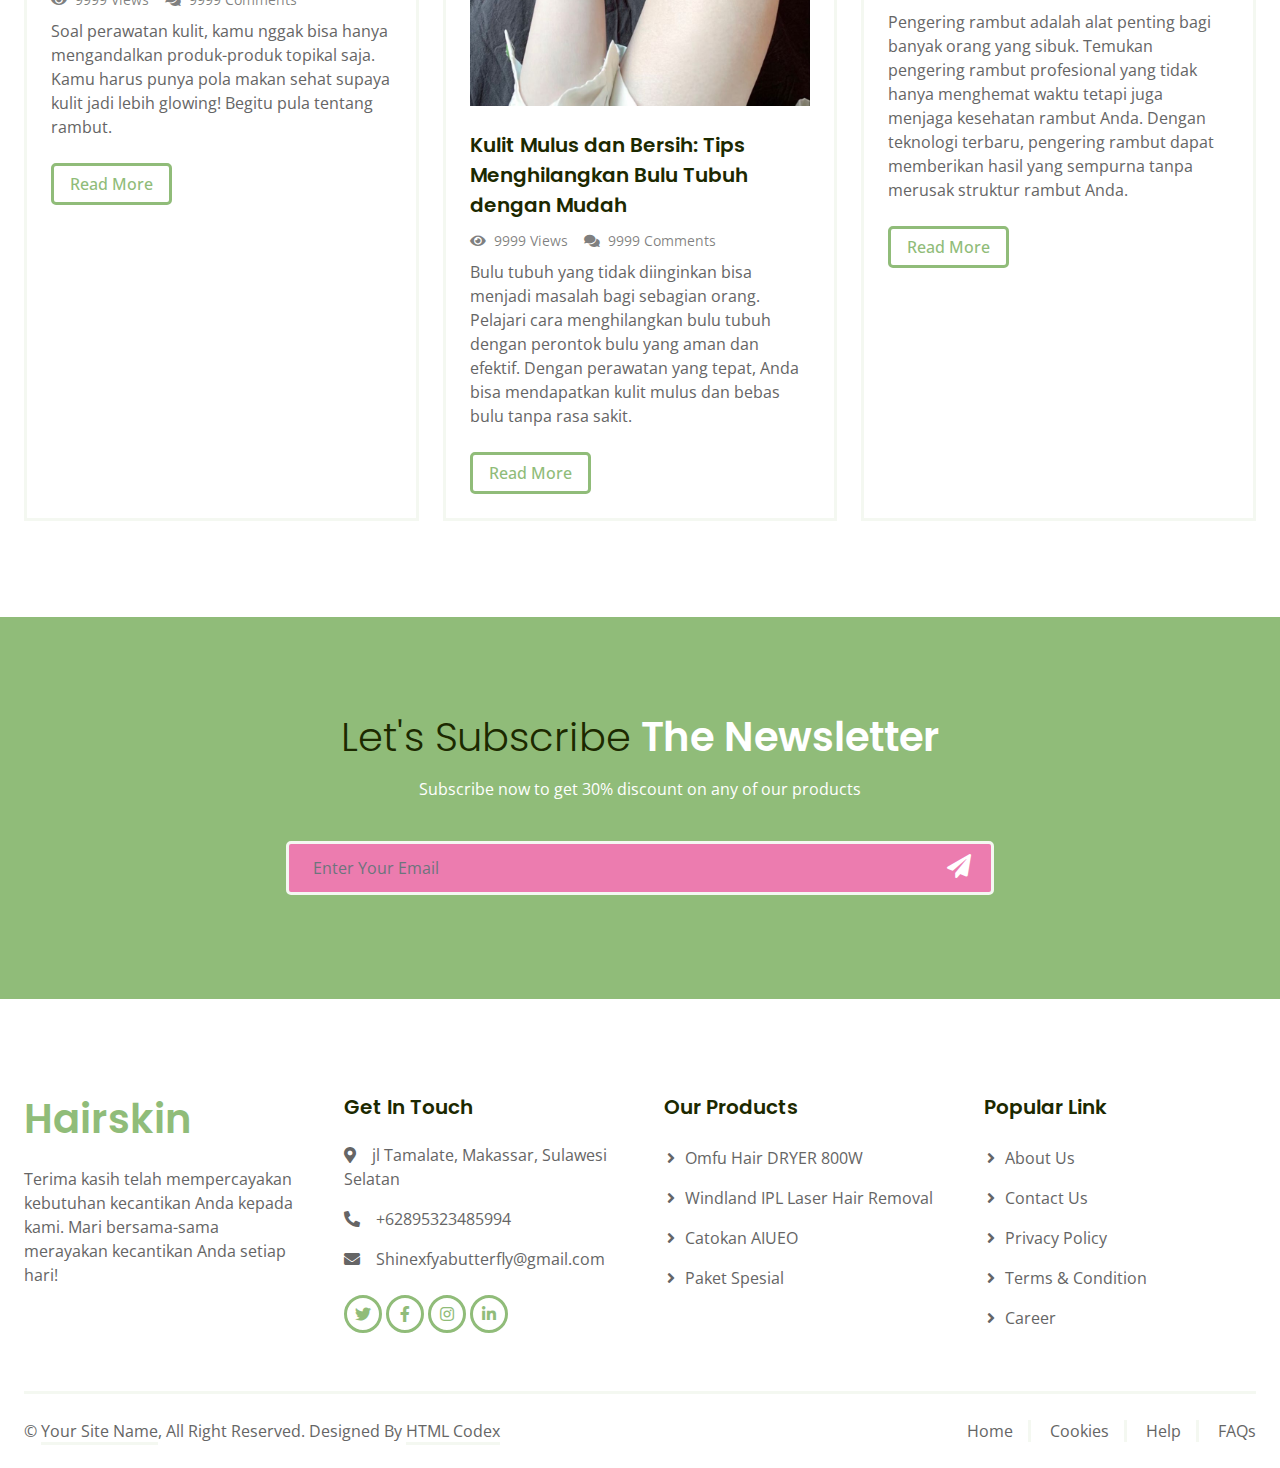
==== commit 7f552b9b: "Ini push ke dua saya" ====
--- a/index.html
+++ b/index.html
@@ -337,8 +337,8 @@
                         </div>
                         <a href="" class="h6 d-inline-block mb-2">Omfu Hair DRYER 800W</a>
                         <h5 class="text-primary mb-3">Rp. 70.800.00</h5>
-                        <a href="" class="btn btn-outline-primary px-3">Add To Cart</a>
-                    </div>
+                        <a href="https://app.sandbox.midtrans.com/payment-links/1733579298140" class="btn btn-outline-primary px-3">Bayar sekarang</a>
+                     </div>
                 </div>
                 <div class="col-md-6 col-lg-3 wow fadeIn" data-wow-delay="0.3s">
                     <div class="product-item text-center border h-100 p-4">
@@ -353,7 +353,7 @@
                         </div>
                         <a href="" class="h6 d-inline-block mb-2">Windland IPL laser hair removal</a>
                         <h5 class="text-primary mb-3">Rp. 350.500.00</h5>
-                        <a href="" class="btn btn-outline-primary px-3">Add To Cart</a>
+                        <a href="https://app.sandbox.midtrans.com/payment-links/1733578613614" class="btn btn-outline-primary px-3">Bayar sekarang</a>
                     </div>
                 </div>
                 <div class="col-md-6 col-lg-3 wow fadeIn" data-wow-delay="0.5s">
@@ -369,7 +369,8 @@
                         </div>
                         <a href="" class="h6 d-inline-block mb-2">catokan AIUEO 823</a>
                         <h5 class="text-primary mb-3">Rp. 99.900.00</h5>
-                        <a href="" class="btn btn-outline-primary px-3">Add To Cart</a>
+                        <a href="https://app.sandbox.midtrans.com/payment-links/1733579157921"
+                           class="btn btn-outline-primary px-3" target="_blank">Bayar Sekarang</a>
                     </div>
                 </div>
                 <div class="col-md-6 col-lg-3 wow fadeIn" data-wow-delay="0.7s">
@@ -384,8 +385,9 @@
                             <small>(99)</small>
                         </div>
                         <a href="" class="h6 d-inline-block mb-2">Paket spesial</a>
-                        <h5 class="text-primary mb-3">Rp. 499.900.00</h5>
-                        <a href="" class="btn btn-outline-primary px-3">Add To Cart</a>
+                        <h5 class="text-primary mb-3">Rp. 499.900,00</h5>
+                        <a href="https://app.sandbox.midtrans.com/payment-links/1733574645774" 
+                           class="btn btn-outline-primary px-3" target="_blank">Bayar Sekarang</a>
                     </div>
                 </div>
             </div>
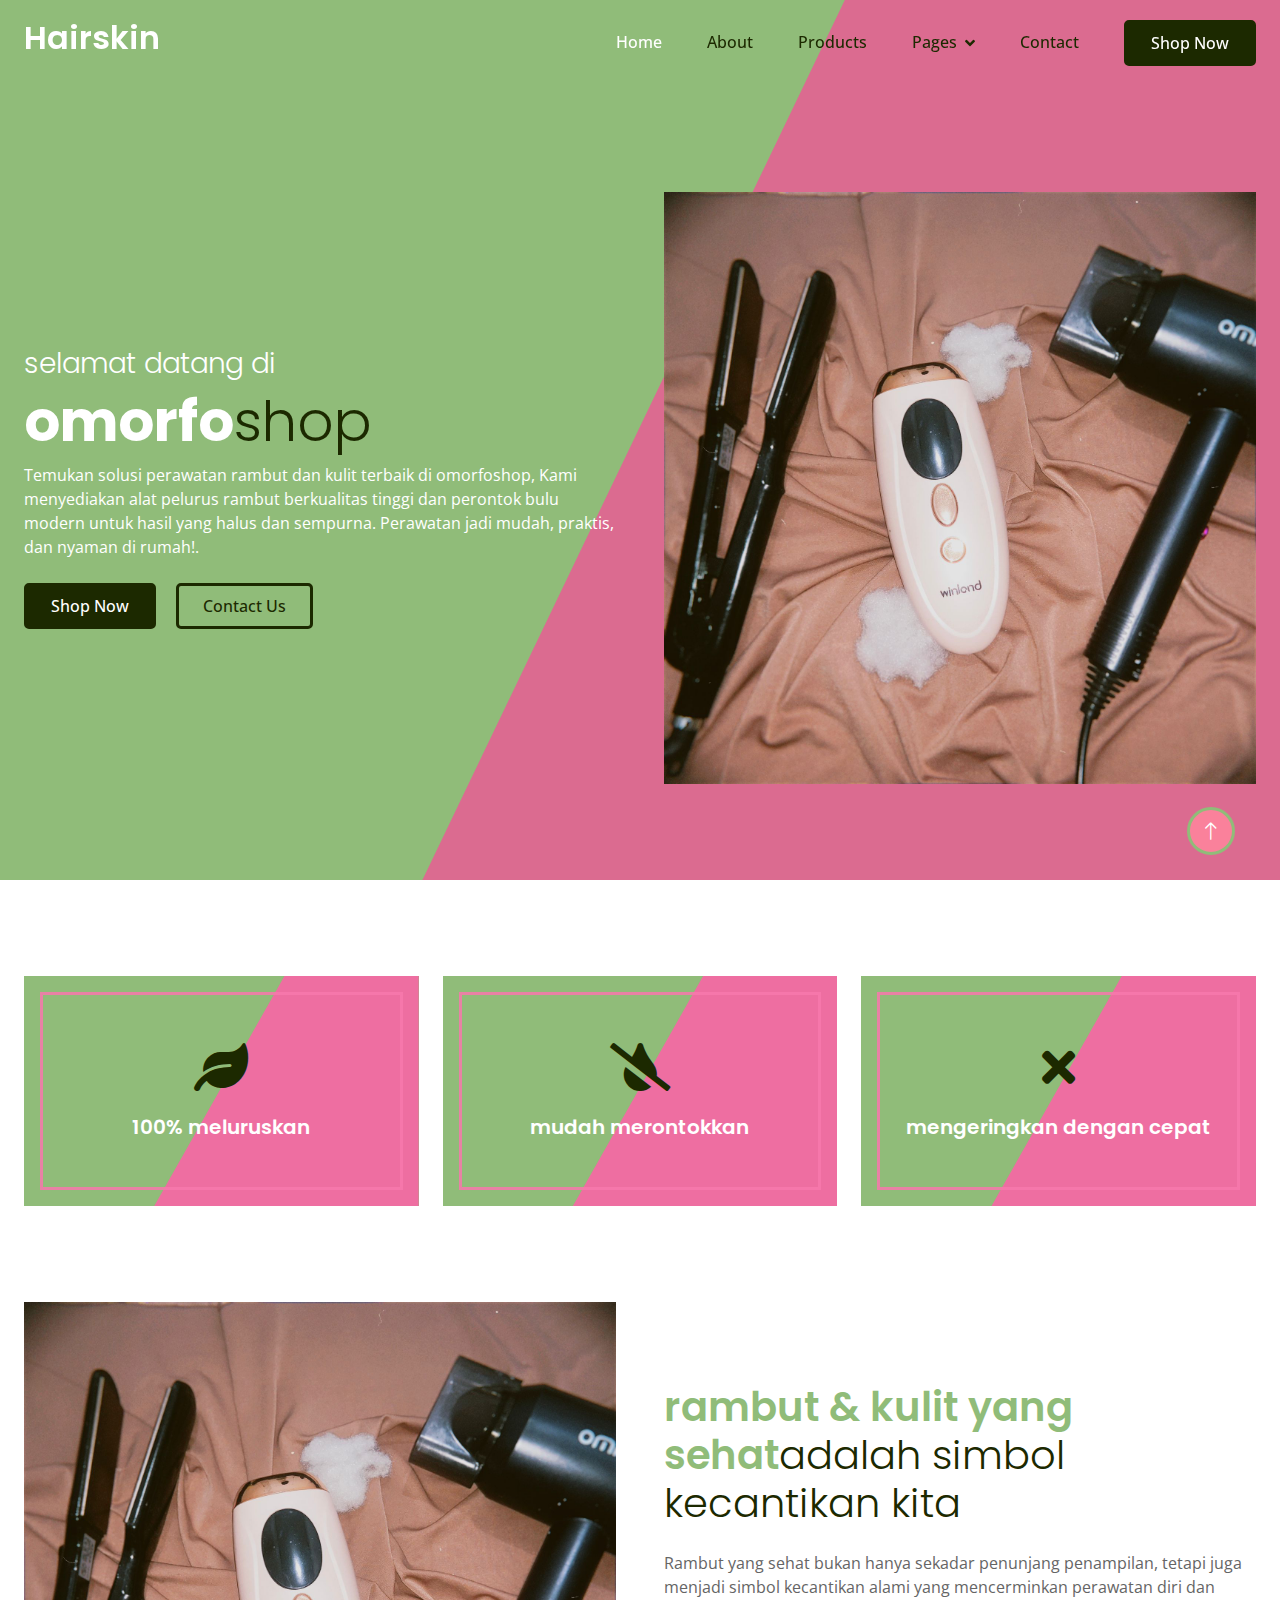
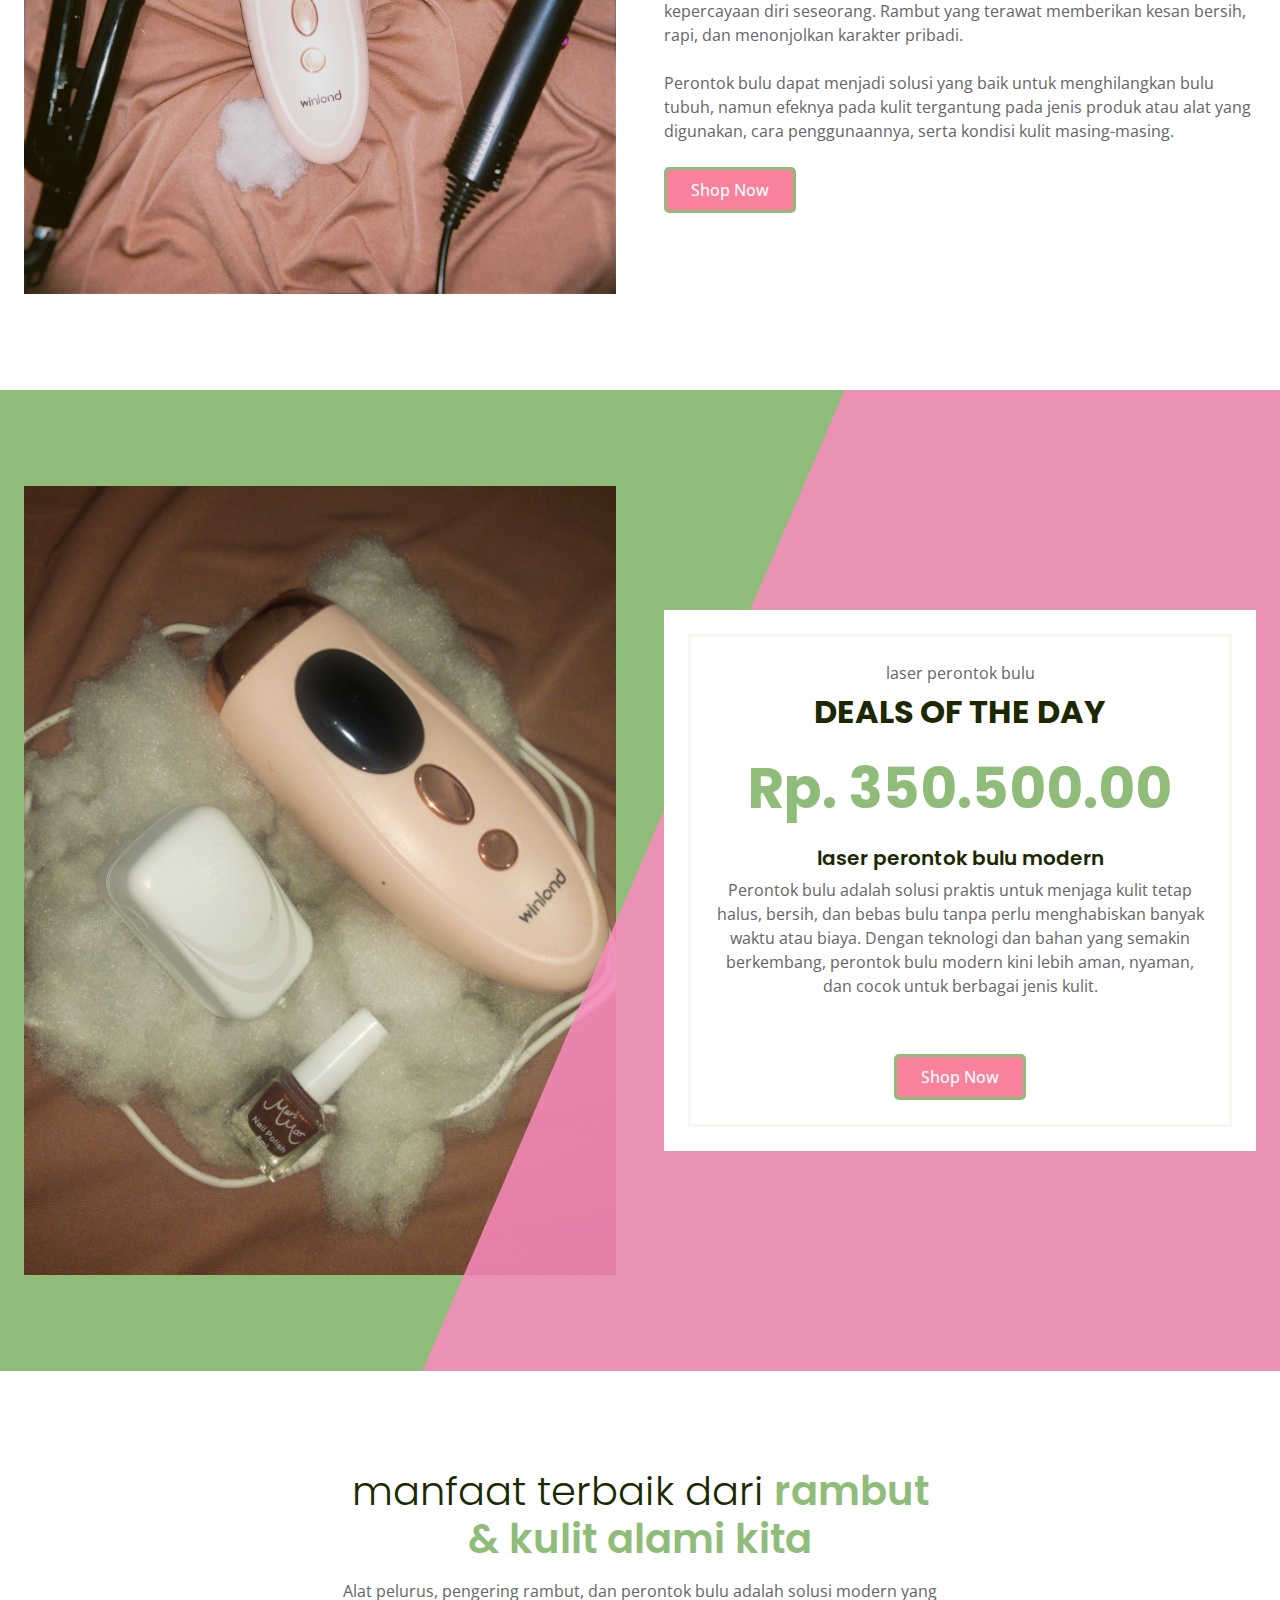
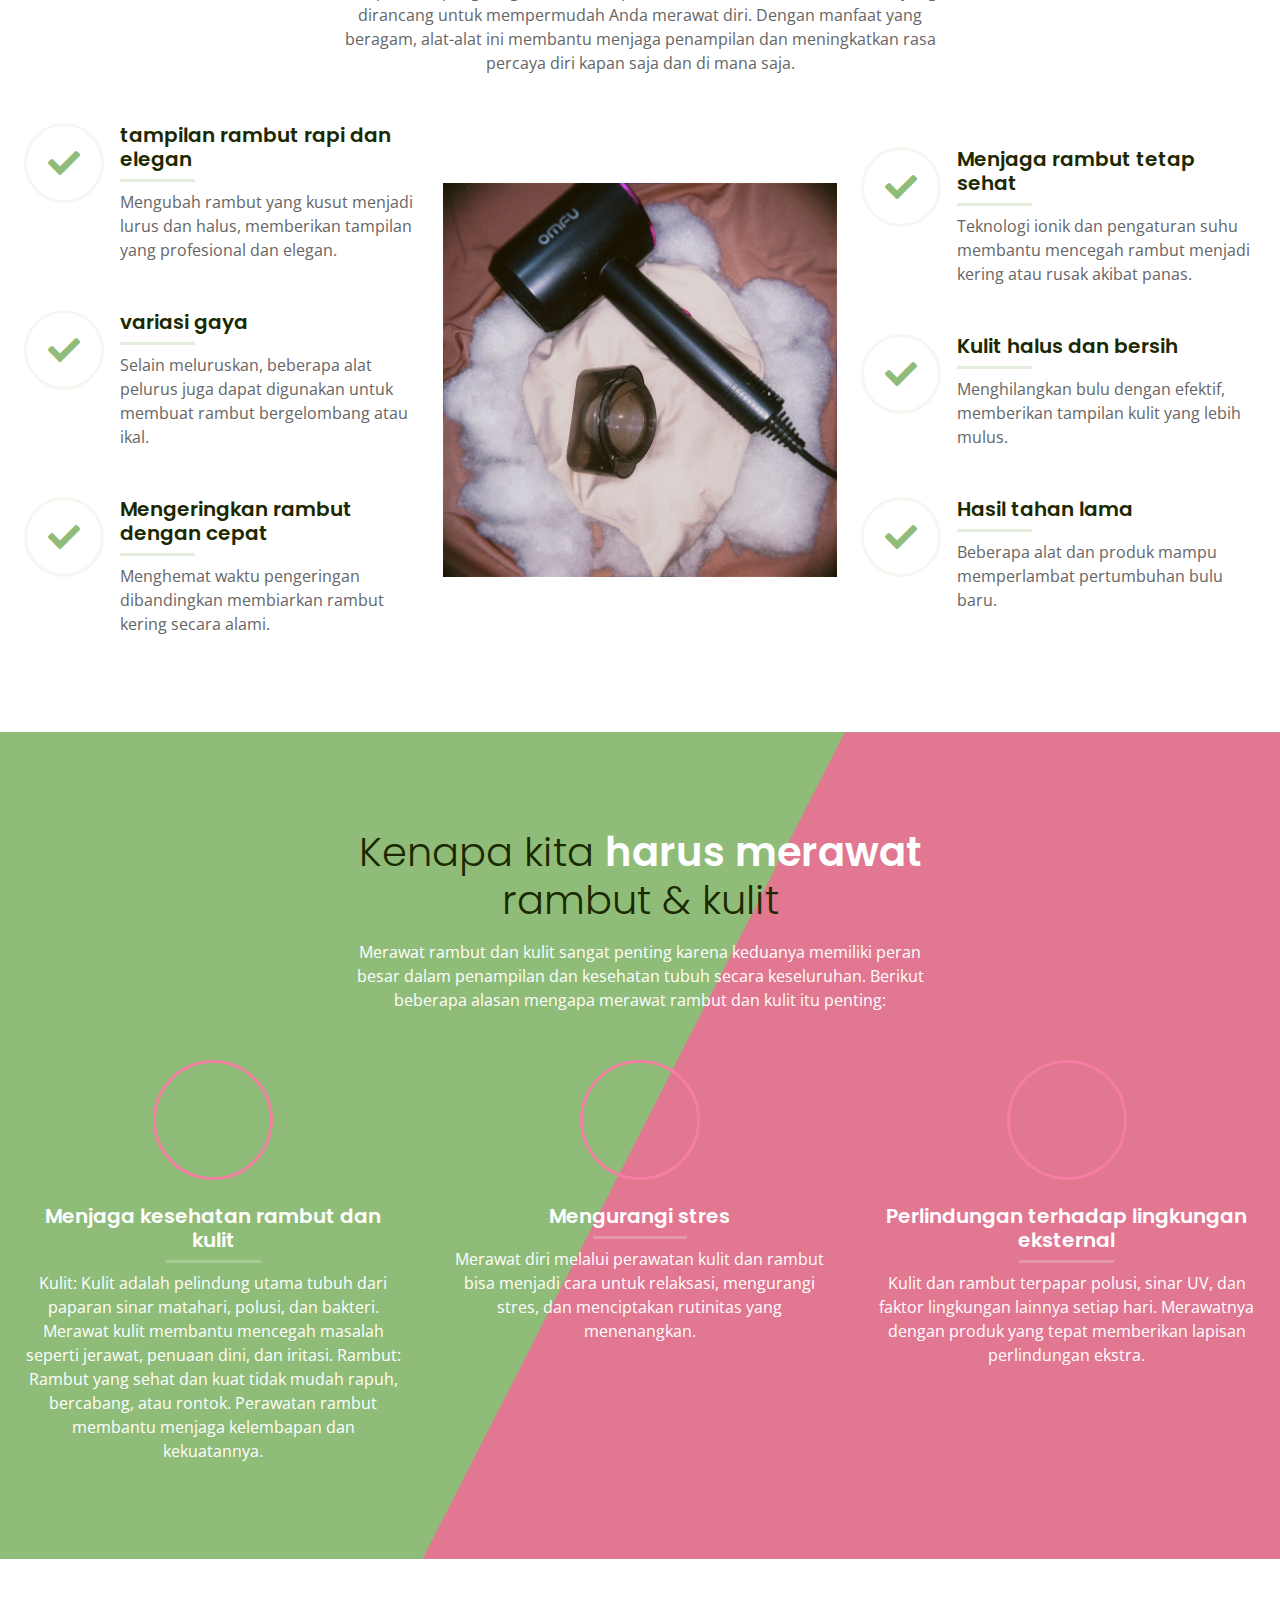
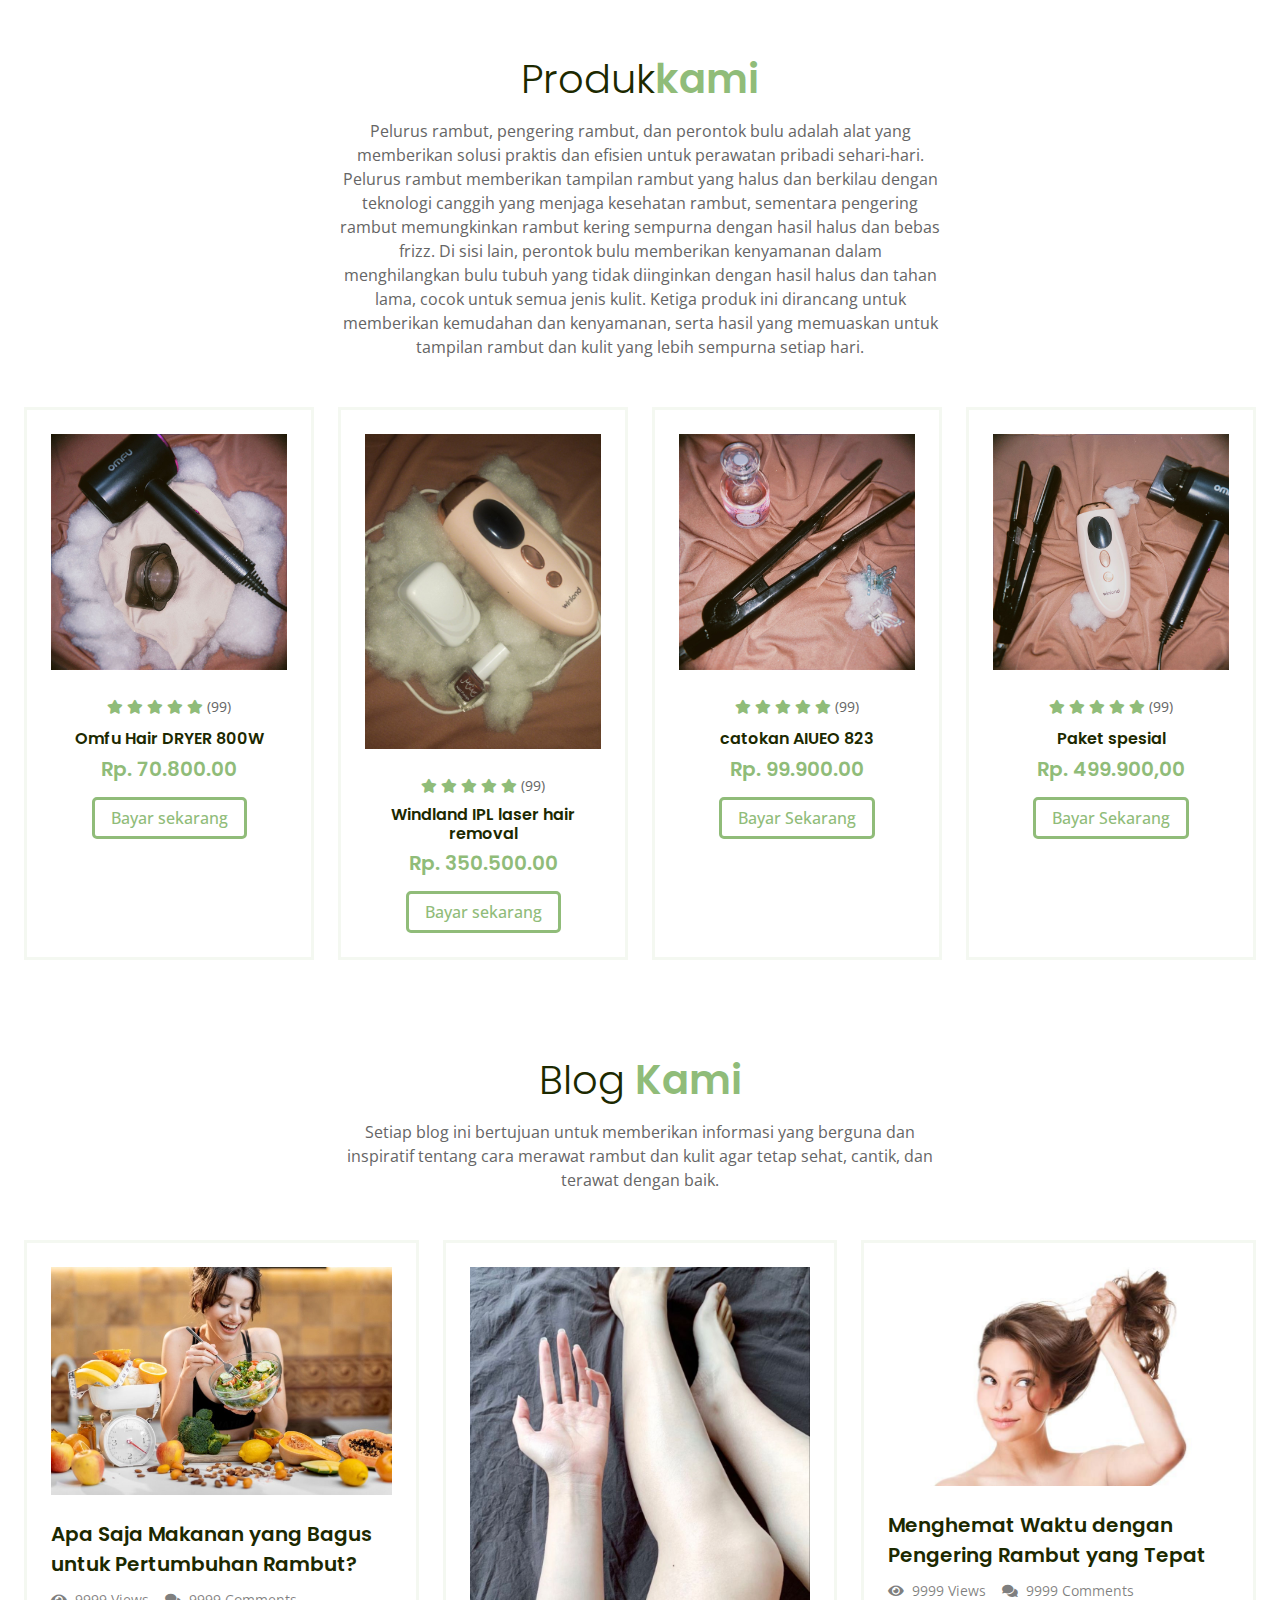
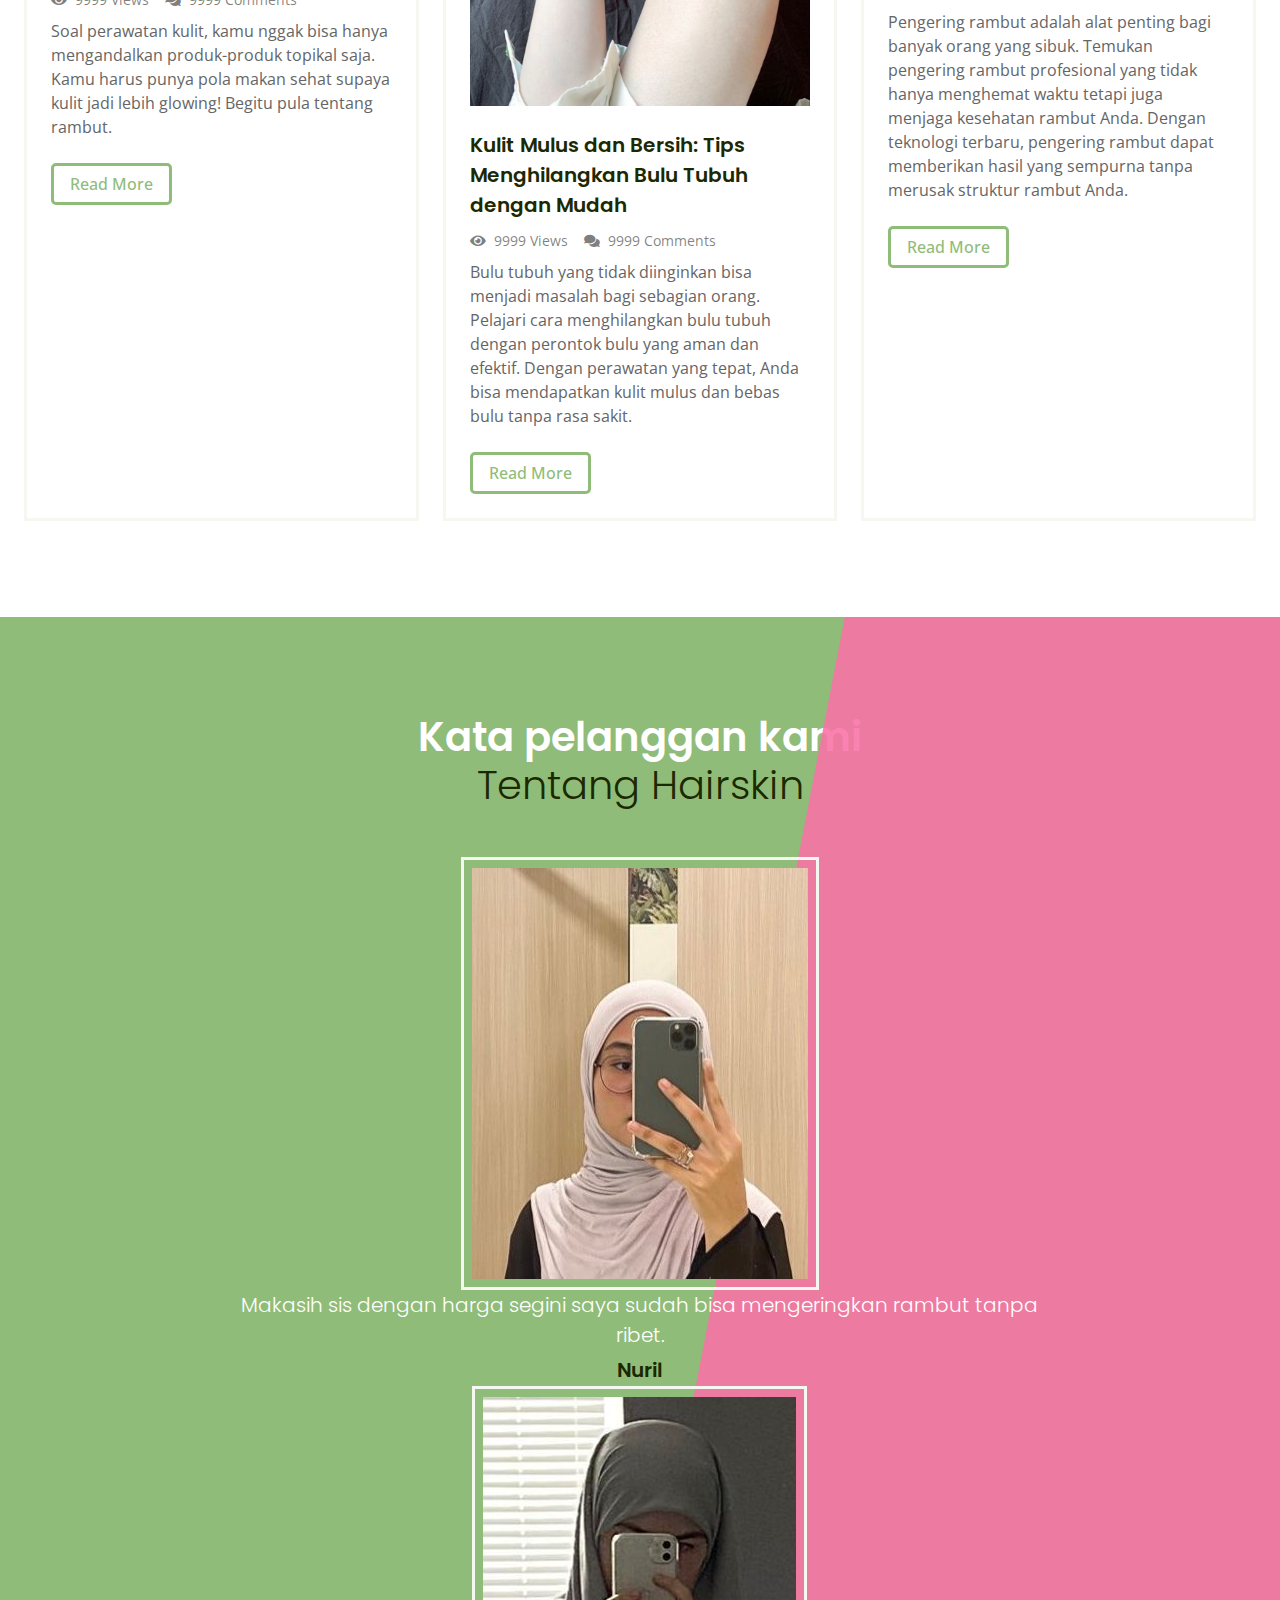
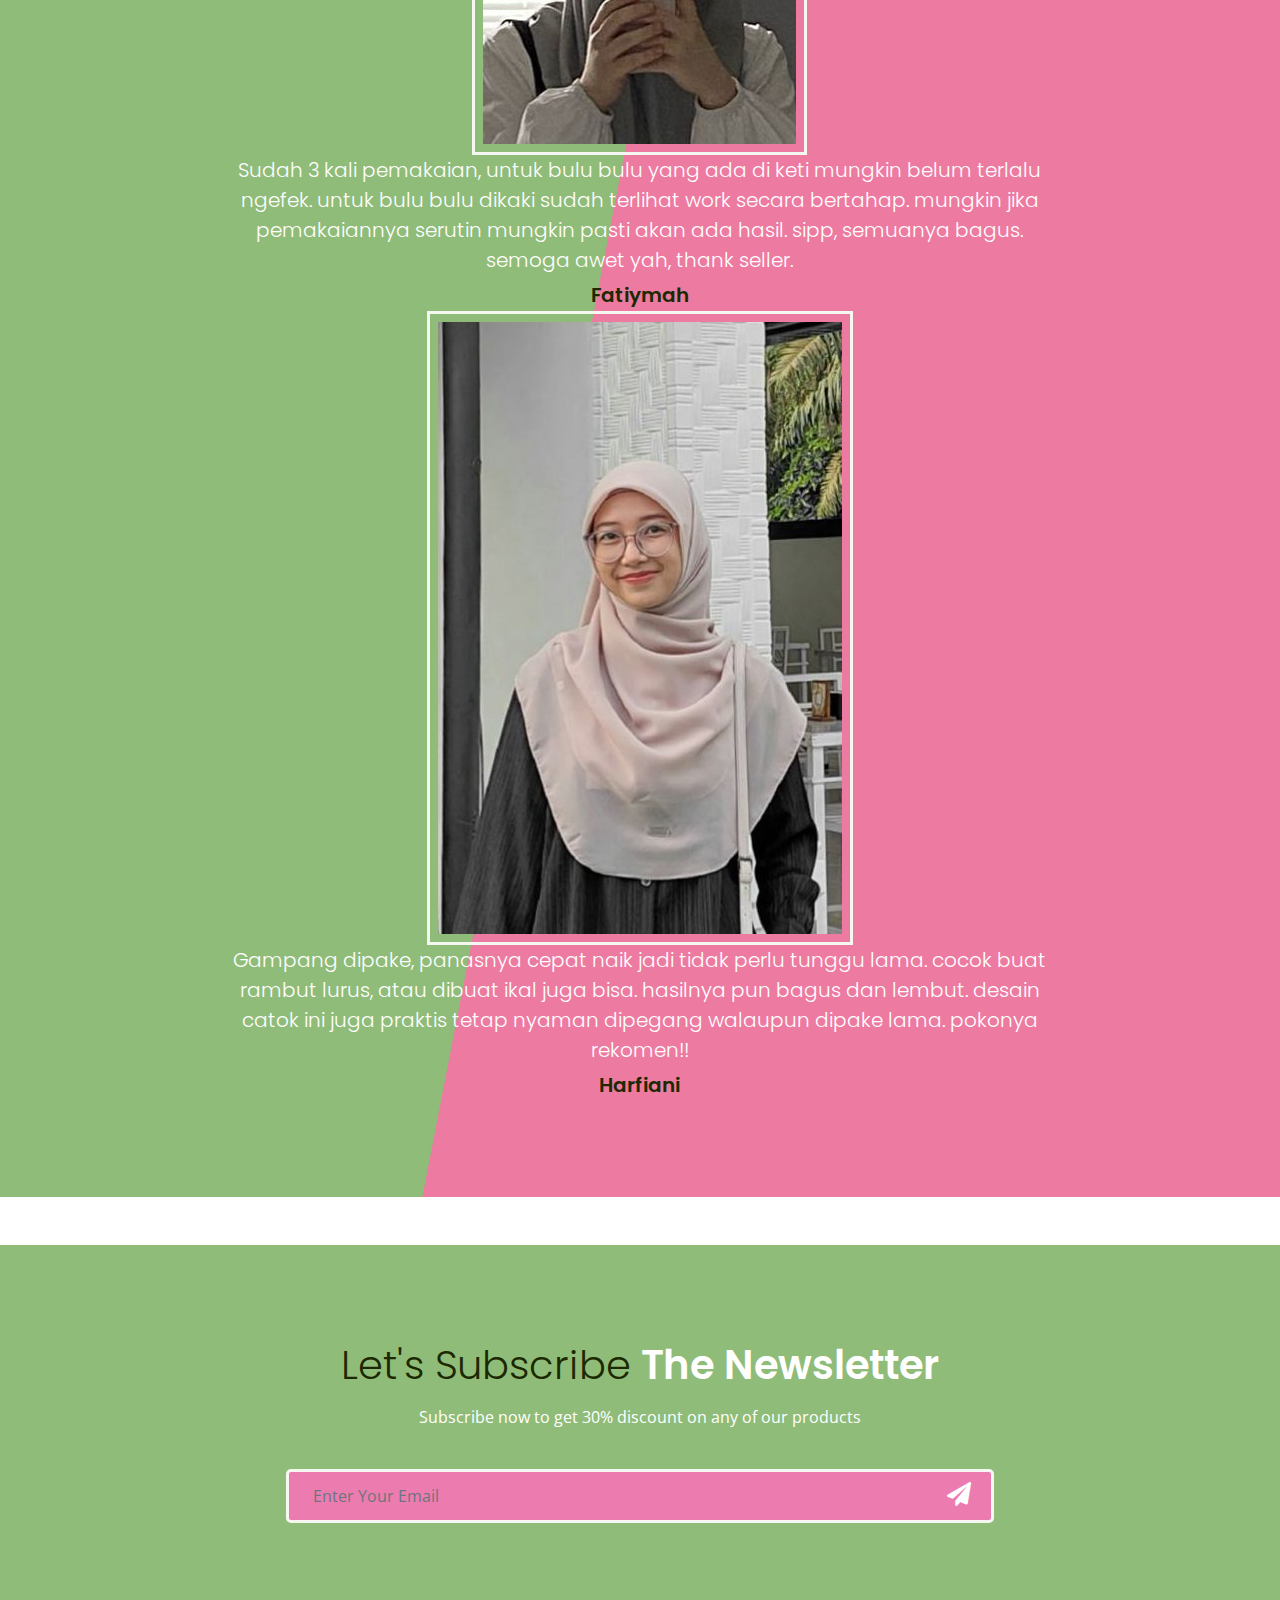
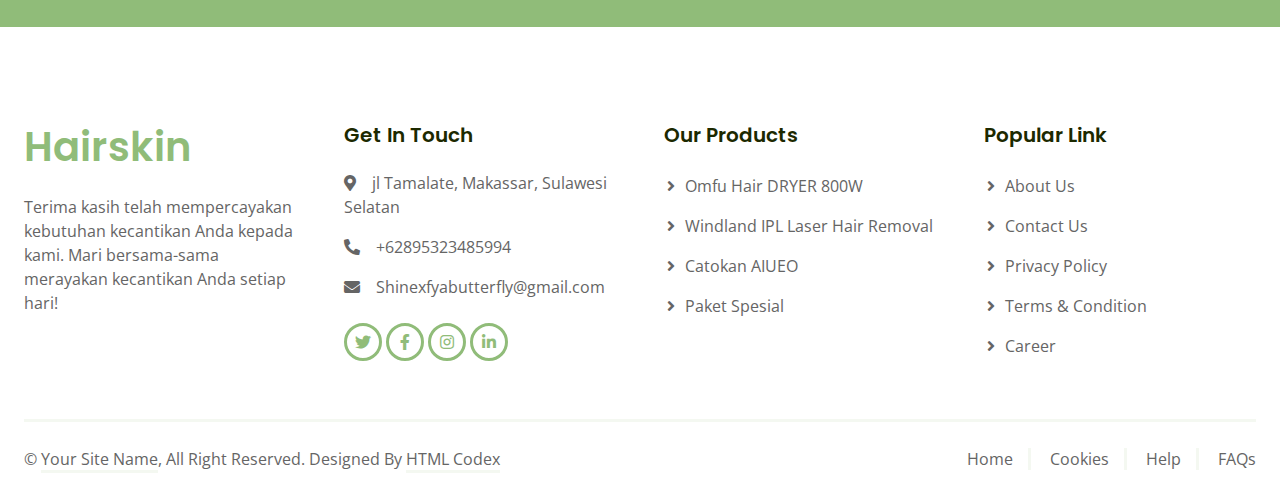
==== commit d9278ccb: "revisi" ====
--- a/index.html
+++ b/index.html
@@ -463,6 +463,37 @@
 </div>
 <!-- Blog End -->
 
+<div class="container-fluid testimonial bg-primary my-5 py-5">
+    <div class="container text-white py-5">
+        <div class="mx-auto text-center wow fadeIn" data-wow-delay="0.1s" style="max-width: 600px;">
+            <h1 class="text-white mb-3">Kata pelanggan kami <span class="fw-light text-dark">Tentang Hairskin</span></h1>
+            <p class="mb-5"></div>
+        <div class="row justify-content-center">
+            <div class="col-lg-8">
+                <div class="owl-carousel testimonial-carousel wow fadeIn" data-wow-delay="0.1s">
+                    <div class="testimonial-item text-center" data-dot="1">
+                        <img class="img-fluid border p-2" src="img/testi1.jpg" alt="">
+                        <h5 class="fw-light lh-base text-white">Makasih sis dengan harga segini saya sudah bisa mengeringkan rambut tanpa ribet.</h5>
+                        <h5 class="mb-1">Nuril</h5>
+                        <h6 class="fw-light text-white fst-italic mb-0"></h6>
+                    </div>
+                    <div class="testimonial-item text-center" data-dot="2">
+                        <img class="img-fluid border p-2" src="img/testi2.jpg" alt="">
+                        <h5 class="fw-light lh-base text-white">Sudah 3 kali pemakaian, untuk bulu bulu yang ada di keti mungkin belum terlalu ngefek. untuk bulu bulu dikaki sudah terlihat work secara bertahap. mungkin jika pemakaiannya serutin mungkin pasti akan ada hasil. sipp, semuanya bagus. semoga awet yah, thank seller.</h5>
+                        <h5 class="mb-1">Fatiymah</h5>
+                        <h6 class="fw-light text-white fst-italic mb-0"></h6>
+                    </div>
+                    <div class="testimonial-item text-center" data-dot="3">
+                        <img class="img-fluid border p-2" src="img/testi3.jpg" alt="">
+                        <h5 class="fw-light lh-base text-white">Gampang dipake, panasnya cepat naik jadi tidak perlu tunggu lama. cocok buat rambut lurus, atau dibuat ikal juga bisa. hasilnya pun bagus dan lembut. desain catok ini juga praktis tetap nyaman dipegang walaupun dipake lama. pokonya rekomen!!</h5>
+                        <h5 class="mb-1">Harfiani</h5>
+                        <h6 class="fw-light text-white fst-italic mb-0"></h6>
+                    </div>
+                </div>
+            </div>
+        </div>
+    </div>
+</div>
 
     
 
